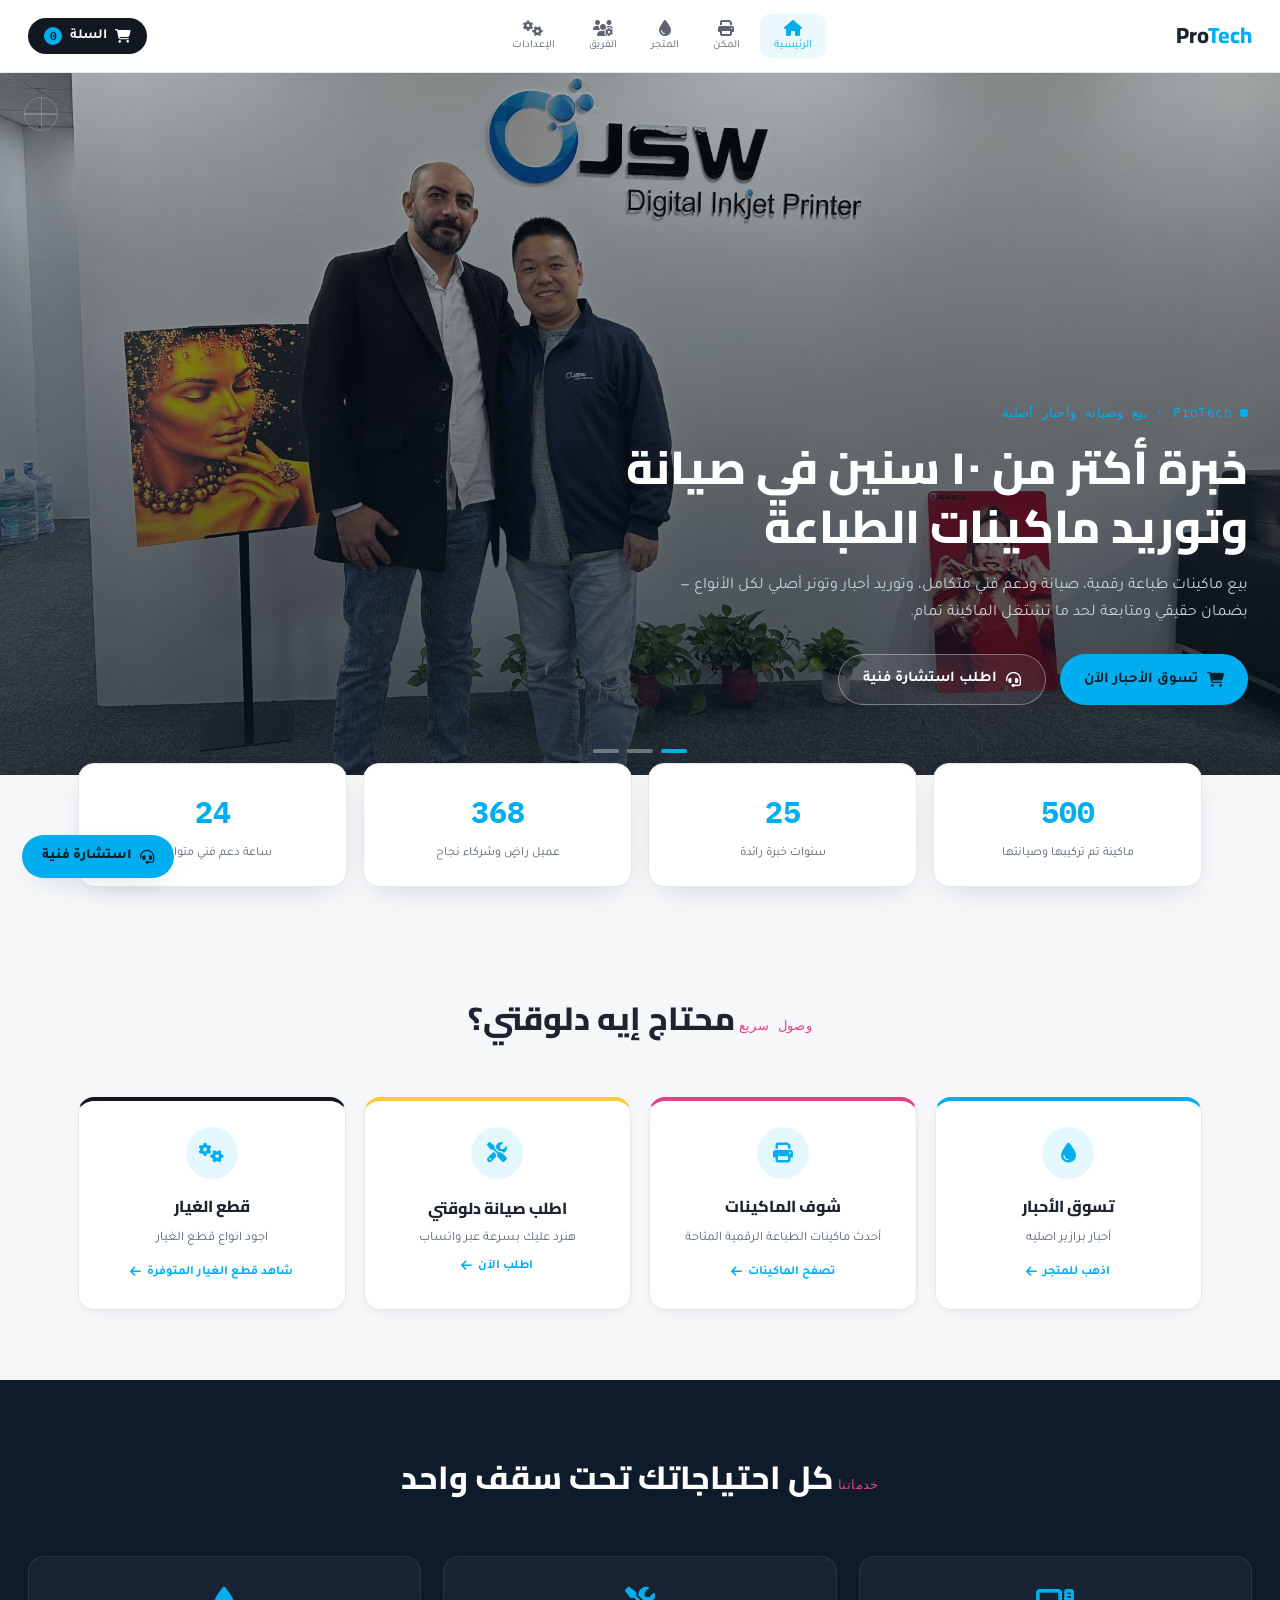
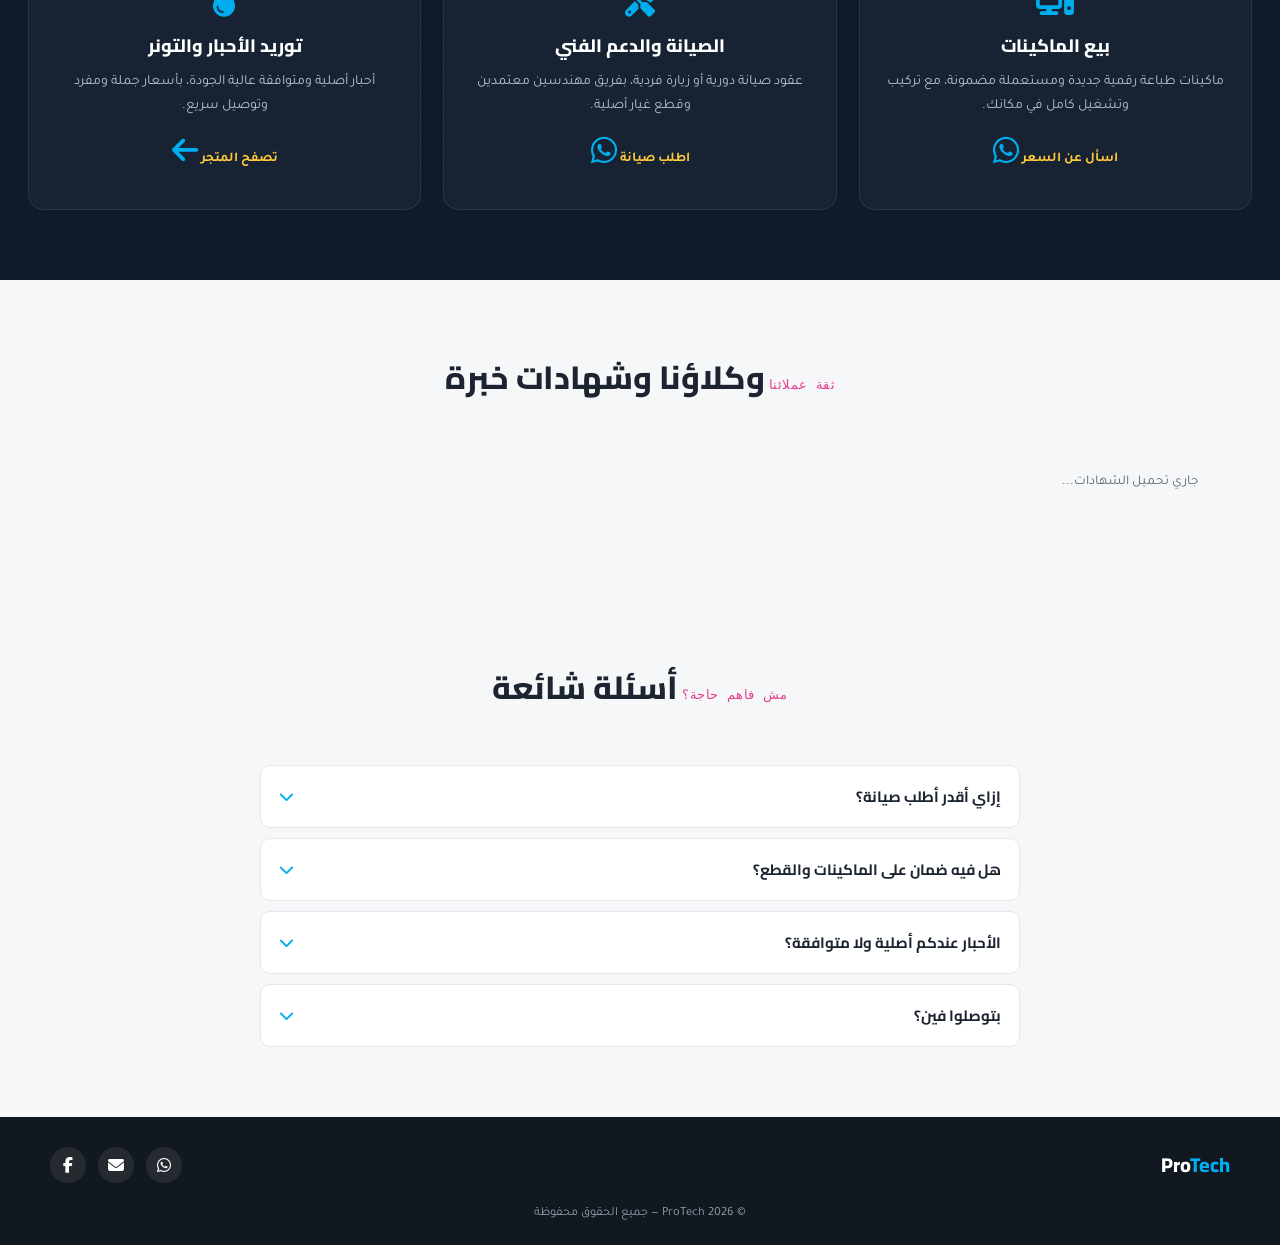
==== index.html @ f0460369 "Update print statement from 'Hello' to 'Goodbye'" ====
<!DOCTYPE html>
<html lang="ar" dir="rtl" data-theme="light" data-lang="ar">
<head>
<meta charset="UTF-8">
<meta name="viewport" content="width=device-width, initial-scale=1.0, viewport-fit=cover">
<title>ProTech | بيع وصيانة ماكينات الطباعة وتوريد الأحبار</title>
<meta name="description" content="ProTech لبيع وصيانة ماكينات الطباعة الرقمية وتوريد الأحبار الأصلية، بخبرة أكثر من ١٠ سنوات ودعم فني على مدار الساعة.">

<link rel="preconnect" href="https://fonts.googleapis.com">
<link rel="preconnect" href="https://fonts.gstatic.com" crossorigin>
<link href="https://fonts.googleapis.com/css2?family=Cairo:wght@500;700;800&family=Tajawal:wght@400;500;700&family=IBM+Plex+Mono:wght@500;600&display=swap" rel="stylesheet">
<link rel="stylesheet" href="https://cdnjs.cloudflare.com/ajax/libs/font-awesome/6.4.0/css/all.min.css">
<link rel="stylesheet" href="style.css">

<!-- فايربيز: مطلوب بس عشان قراءة إعدادات الموقع العامة (أرقام واتساب/البار/الإعلانات) اللي بتتحكم فيها من الأدمن -->
<script src="https://www.gstatic.com/firebasejs/9.22.0/firebase-app-compat.js"></script>
<script src="https://www.gstatic.com/firebasejs/9.22.0/firebase-firestore-compat.js"></script>
<script src="protech-core.js"></script>
</head>
<body>


<!-- الهيدر -->
<header id="siteHeader">
    <div class="logo">Pro<span>Tech</span></div>

    <nav class="nav-icons" id="mainNav">
        <button onclick="location.href='index.html'" class="nav-btn active">
            <i class="fa-solid fa-house"></i><span data-i18n="nav_home">الرئيسية</span>
        </button>
        <button onclick="location.href='videos.html'" class="nav-btn">
            <i class="fa-solid fa-print"></i><span data-i18n="nav_machines">المكن</span>
        </button>
        <button onclick="location.href='inks.html'" class="nav-btn">
            <i class="fa-solid fa-droplet"></i><span data-i18n="nav_store">المتجر</span>
        </button>
        <button onclick="location.href='team.html'" class="nav-btn">
            <i class="fa-solid fa-users-gear"></i><span data-i18n="nav_team">الفريق</span>
        </button>
        <button onclick="location.href='settings.html'" class="nav-btn">
            <i class="fa-solid fa-gears"></i><span data-i18n="nav_settings">الإعدادات</span>
        </button>
    </nav>

    <div class="header-actions">
        <button class="cart-trigger-btn" onclick="openCartModal()">
            <i class="fa-solid fa-cart-shopping"></i>
            <span data-i18n="mp_cart">السلة</span>
            <span class="cart-badge" id="cart-count">0</span>
        </button>
        <button class="nav-toggle" id="navToggle" aria-label="فتح القائمة">
            <i class="fa-solid fa-bars"></i>
        </button>
    </div>
</header>

<!-- البانل الجانبي في الموبايل: تنقل + وضع ليلي + لغة + وصول سريع -->
<div class="mobile-panel-overlay" id="mobilePanelOverlay" onclick="if(event.target===this) closeMobilePanel()">
    <div class="mobile-panel">
        <div class="mp-header">
            <div class="logo">Pro<span>Tech</span></div>
            <button class="mp-close" onclick="closeMobilePanel()">&times;</button>
        </div>
        <div class="mp-body">
            <div class="mp-section">
                <div class="mp-nav">
                    <button class="active" onclick="location.href='index.html'"><i class="fa-solid fa-house"></i><span data-i18n="nav_home">الرئيسية</span></button>
                    <button onclick="location.href='videos.html'"><i class="fa-solid fa-print"></i><span data-i18n="nav_machines">المكن</span></button>
                    <button onclick="location.href='inks.html'"><i class="fa-solid fa-droplet"></i><span data-i18n="nav_store">المتجر</span></button>
                    <button onclick="location.href='team.html'"><i class="fa-solid fa-users-gear"></i><span data-i18n="nav_team">الفريق</span></button>
                    <button onclick="location.href='settings.html'"><i class="fa-solid fa-gears"></i><span data-i18n="nav_settings">الإعدادات</span></button>
                </div>
            </div>
            <div class="mp-section">
                <div class="mp-toggle-row">
                    <span><i class="fa-solid fa-moon"></i> <span data-i18n="mp_dark_mode">الوضع الليلي</span></span>
                    <button class="mp-switch" id="themeSwitch" onclick="toggleTheme()"></button>
                </div>
            </div>
            <div class="mp-section">
                <div class="mp-section-title" data-i18n="mp_language">اللغة</div>
                <div class="mp-lang-options">
                    <button class="mp-lang-btn active" data-lang="ar" onclick="setLanguage('ar')">العربية</button>
                    <button class="mp-lang-btn" data-lang="en" onclick="setLanguage('en')">English</button>
                    <button class="mp-lang-btn" disabled title="قريبًا">中文</button>
                </div>
            </div>
            <div class="mp-section">
                <div class="mp-section-title" data-i18n="mp_quick_actions">وصول سريع</div>
                <div class="mp-quick-actions">
                    <button onclick="closeMobilePanel(); openCartModal()"><i class="fa-solid fa-cart-shopping"></i> <span data-i18n="mp_cart">السلة</span> <span class="badge-mini" id="cart-count-mp">0</span></button>
                    <button onclick="closeMobilePanel(); openConsultationModal()"><i class="fa-brands fa-whatsapp"></i> <span data-i18n="mp_whatsapp">تواصل واتساب</span></button>
                    <button onclick="closeMobilePanel(); openMaintenanceModal()"><i class="fa-solid fa-screwdriver-wrench"></i> <span data-i18n="mp_maintenance">اطلب صيانة</span></button>
                </div>
            </div>
        </div>

    </div>
</div>


<nav class="mobile-tabbar">
    <div class="tab-inner">
        <button class="active" onclick="location.href='index.html'"><i class="fa-solid fa-house"></i>الرئيسية</button>
        <button onclick="location.href='videos.html'"><i class="fa-solid fa-print"></i>المكن</button>
        <button onclick="location.href='inks.html'"><i class="fa-solid fa-droplet"></i>المتجر</button>
        <button onclick="location.href='team.html'"><i class="fa-solid fa-users-gear"></i>الفريق</button>
        <button onclick="location.href='settings.html'"><i class="fa-solid fa-gears"></i>الإعدادات</button>
    </div>
</nav>
<main>

    <!-- ============ HERO ============ -->
    <section class="hero">
        <div class="hero-slides" id="heroSlides">
            <div class="hero-slide active" id="heroSlideMain" style="background-image:linear-gradient(0deg, rgba(10,20,32,.78), rgba(10,20,32,.35)), url('صور/WhatsApp Image 2026-08-09 at 2.35.41 PM.jpeg')">
                <span class="slide-caption" id="slideCaption1"></span>
            </div>
            <div class="hero-slide slide-pattern slide-pattern-2" id="heroSlide2">
                <span class="slide-caption" id="slideCaption2"></span>
            </div>
            <div class="hero-slide slide-pattern slide-pattern-3" id="heroSlide3">
                <span class="slide-caption" id="slideCaption3"></span>
            </div>
        </div>
        <div class="hero-dots-mark" aria-hidden="true"></div>

        <div class="hero-content reveal">
            <span class="eyebrow" data-i18n="hero_eyebrow">ProTech · بيع وصيانة وأحبار أصلية</span>
            <h1 data-i18n="hero_title">خبرة أكتر من <span class="mono-accent">١٠</span> سنين في صيانة وتوريد ماكينات الطباعة</h1>
            <p data-i18n="hero_desc">بيع ماكينات طباعة رقمية، صيانة ودعم فني متكامل، وتوريد أحبار وتونر أصلي لكل الأنواع — بضمان حقيقي ومتابعة لحد ما تشتغل الماكينة تمام.</p>
            <div class="hero-actions">
                <a href="inks.html" class="btn btn-primary"><i class="fa-solid fa-cart-shopping"></i> <span data-i18n="hero_cta_shop">تسوق الأحبار الآن</span></a>
                <button class="btn btn-ghost" onclick="openConsultationModal()"><i class="fa-solid fa-headset"></i> <span data-i18n="hero_cta_consult">اطلب استشارة فنية</span></button>
            </div>
        </div>

        <div class="hero-slide-controls">
            <button class="slide-dot active" data-slide="0"></button>
            <button class="slide-dot" data-slide="1"></button>
            <button class="slide-dot" data-slide="2"></button>
        </div>
    </section>

    <!-- ============ إحصائيات ============ -->
    <section class="stats-strip reveal">
        <div class="stat-box">
            <h3 class="counter" data-target="500">0</h3>
            <p>ماكينة تم تركيبها وصيانتها</p>
        </div>
        <div class="stat-box">
            <h3 class="counter" data-target="25">0</h3>
            <p>سنوات خبرة رائدة</p>
        </div>
        <div class="stat-box">
            <h3 class="counter" data-target="368">0</h3>
            <p>عميل راضٍ وشركاء نجاح</p>
        </div>
        <div class="stat-box">
            <h3 class="counter" data-target="24">0</h3>
            <p>ساعة دعم فني متواصل</p>
        </div>
    </section>

    <!-- ============ إعلانات وعروض (تتحدث من الأدمن — بتتخفي لوحدها لو مفيش عروض) ============ -->
    <div class="ads-strip" id="adsStrip" style="display:none"></div>

    <!-- ============ كروت الوصول السريع ============ -->
    <section class="section">
        <div class="section-head reveal">
            <span class="eyebrow">وصول سريع</span>
            <h2 data-i18n="quick_title">محتاج إيه دلوقتي؟</h2>
        </div>
        <div class="quick-grid reveal">
            <a href="inks.html" class="quick-card ink-c">
                <div class="quick-icon"><i class="fa-solid fa-droplet"></i></div>
                <h3 data-i18n="quick_inks"> الأحبار</h3>
                <p>أحبار برازير اصليه </p>
                <span class="quick-go">اذهب للمتجر <i class="fa-solid fa-arrow-left"></i></span>
            </a>
            <a href="videos.html" class="quick-card ink-m">
                <div class="quick-icon"><i class="fa-solid fa-print"></i></div>
                <h3 data-i18n="quick_machines"> الماكينات</h3>
                <p>أحدث ماكينات الطباعة الرقمية المتاحة</p>
                <span class="quick-go">تصفح الماكينات <i class="fa-solid fa-arrow-left"></i></span>
            </a>
            <button class="quick-card ink-y" onclick="openMaintenanceModal()">
                <div class="quick-icon"><i class="fa-solid fa-screwdriver-wrench"></i></div>
                <h3 data-i18n="quick_maintenance">اطلب صيانة </h3>
                <p>هنرد عليك بسرعة عبر واتساب</p>
                <span class="quick-go">اطلب الآن <i class="fa-solid fa-arrow-left"></i></span>
            </button>
            <a href="inks.html?tab=parts" class="quick-card ink-k">
                <div class="quick-icon"><i class="fa-solid fa-gears"></i></div>
                <h3 data-i18n="quick_parts">قطع الغيار</h3>
                <p>اجود انواع قطع الغيار </p>
                <span class="quick-go">شاهد قطع الغيار المتوفرة <i class="fa-solid fa-arrow-left"></i></span>
            </a>
        </div>
    </section>

    <!-- ============ خدماتنا ============ -->
    <section class="section section-dark">
        <div class="section-head reveal">
            <span class="eyebrow">خدماتنا</span>
            <h2 data-i18n="services_title">كل احتياجاتك تحت سقف واحد</h2>
        </div>
        <div class="services-grid reveal">
            <div class="service-card">
                <i class="fa-solid fa-computer"></i>
                <h3>بيع الماكينات</h3>
                <p>ماكينات طباعة رقمية جديدة ومستعملة مضمونة، مع تركيب وتشغيل كامل في مكانك.</p>
                <a href="https://wa.me/201000000000?text=%D8%B9%D8%A7%D9%88%D8%B2%20%D8%A7%D8%B3%D8%A3%D9%84%20%D8%B9%D9%86%20%D8%A3%D8%B3%D8%B9%D8%A7%D8%B1%20%D9%85%D8%A7%D9%83%D9%8A%D9%86%D8%A9" target="_blank" data-wa="phone1">اسأل عن السعر <i class="fa-brands fa-whatsapp"></i></a>
            </div>
            <div class="service-card">
                <i class="fa-solid fa-screwdriver-wrench"></i>
                <h3>الصيانة والدعم الفني</h3>
                <p>عقود صيانة دورية أو زيارة فردية، بفريق مهندسين معتمدين وقطع غيار أصلية.</p>
                <a href="https://wa.me/201000000000?text=%D8%B9%D8%A7%D9%88%D8%B2%20%D8%A3%D8%B7%D9%84%D8%A8%20%D8%B5%D9%8A%D8%A7%D9%86%D8%A9" target="_blank" data-wa="phone1">اطلب صيانة <i class="fa-brands fa-whatsapp"></i></a>
            </div>
            <div class="service-card">
                <i class="fa-solid fa-droplet"></i>
                <h3>توريد الأحبار والتونر</h3>
                <p>أحبار أصلية ومتوافقة عالية الجودة، بأسعار جملة ومفرد وتوصيل سريع.</p>
                <a href="inks.html">تصفح المتجر <i class="fa-solid fa-arrow-left"></i></a>
            </div>
        </div>
    </section>

   
    <!-- ============ الشهادات / الوكلاء ============ -->
    <section class="section">
        <div class="section-head reveal">
            <span class="eyebrow">ثقة عملائنا</span>
            <h2>وكلاؤنا وشهادات خبرة</h2>
        </div>
        <div class="gallery-track reveal" id="galleryTrack">
            <p style="color:var(--muted);padding:16px 4px;font-size:13.5px">جاري تحميل الشهادات...</p>
        </div>
    </section>

    <!-- ============ أسئلة شائعة ============ -->
    <section class="section">
        <div class="section-head reveal">
            <span class="eyebrow">مش فاهم حاجة؟</span>
            <h2 data-i18n="faq_title">أسئلة شائعة</h2>
        </div>
        <div class="faq-list reveal">
            <div class="faq-item">
                <button class="faq-q">إزاي أقدر أطلب صيانة؟ <i class="fa-solid fa-chevron-down"></i></button>
                <div class="faq-a"><p>اضغط على زرار "اطلب صيانة دلوقتي" في الصفحة الرئيسية، أو زرار الاستشارة الفنية أسفل الشاشة، وهيوصلنا طلبك مباشرة على واتساب.</p></div>
            </div>
            <div class="faq-item">
                <button class="faq-q">هل فيه ضمان على الماكينات والقطع؟ <i class="fa-solid fa-chevron-down"></i></button>
                <div class="faq-a"><p>أيوه، كل الماكينات والقطع اللي بنوردها ليها ضمان، ومدته بتختلف حسب نوع الماكينة والقطعة.</p></div>
            </div>
            <div class="faq-item">
                <button class="faq-q">الأحبار عندكم أصلية ولا متوافقة؟ <i class="fa-solid fa-chevron-down"></i></button>
                <div class="faq-a"><p>بنوفر النوعين — أحبار أصلية Original، وأحبار متوافقة عالية الجودة لمن يفضل توفير التكلفة.</p></div>
            </div>
            <div class="faq-item">
                <button class="faq-q">بتوصلوا فين؟ <i class="fa-solid fa-chevron-down"></i></button>
                <div class="faq-a"><p>بنخدم القاهرة الكبرى ومعظم المحافظات، وبنتفق على تفاصيل التوصيل والصيانة حسب موقعك.</p></div>
            </div>
        </div>
    </section>

</main>

<!-- ============ فوتر ============ -->
<footer class="site-footer">
    <div class="footer-top">
        <div class="footer-brand">Pro<span>Tech</span></div>
        <div class="footer-social" id="footerSocial">
            <a href="https://wa.me/201000000000" target="_blank" data-wa="phone1"><i class="fa-brands fa-whatsapp"></i></a>
            <a href="mailto:info@protech.com"><i class="fa-solid fa-envelope"></i></a>
            <a href="https://facebook.com" target="_blank"><i class="fa-brands fa-facebook-f"></i></a>
        </div>
    </div>
    <p class="footer-copy">© 2026 ProTech — جميع الحقوق محفوظة</p>
</footer>

<!-- زر الاستشارة الدائم -->
<button class="consultation-trigger" onclick="openConsultationModal()">
    <i class="fa-solid fa-headset"></i> استشارة فنية
</button>

<!-- نافذة الاستشارة -->
<div id="consultationModal" class="modal-overlay">
    <div class="modal-box">
        <button class="modal-close" onclick="closeConsultationModal()">&times;</button>
        <h3><i class="fa-solid fa-headset"></i> اختر رقم للتواصل عبر الواتساب</h3>
        <p>فريق الدعم الفني جاهز للإجابة على استفساراتك:</p>
        <div id="consultationNumbersList">
        <a class="wa-choice" href="https://wa.me/201000000000" target="_blank" data-wa="phone1"><i class="fa-brands fa-whatsapp"></i> تواصل مع المهندس الأول</a>
        <a class="wa-choice" href="https://wa.me/201111111111" target="_blank" data-wa="phone2"><i class="fa-brands fa-whatsapp"></i> تواصل مع المهندس الثاني</a>
        </div>
    </div>
</div>

<!-- نافذة طلب الصيانة -->
<div id="maintenanceModal" class="modal-overlay">
    <div class="modal-box">
        <button class="modal-close" onclick="closeMaintenanceModal()">&times;</button>
        <h3><i class="fa-solid fa-screwdriver-wrench"></i> اطلب صيانة الآن</h3>
        <p>املأ البيانات دي وهيتفتحلك واتساب برسالة جاهزة نبعتها للأدمن مباشرة.</p>
        <form id="maintenanceForm" onsubmit="return sendMaintenanceRequest(event)">
            <label>اسمك
                <input type="text" name="customerName" placeholder="الاسم بالكامل" required>
            </label>
            <label>نوع الماكينة
                <input type="text" name="machine" placeholder="مثال: طابعة ليزر ملونة" required>
            </label>
            <label>وصف المشكلة
                <textarea name="issue" rows="3" placeholder="اكتب المشكلة باختصار" required></textarea>
            </label>
            <label>رقم التليفون
                <input type="tel" name="phone" placeholder="01xxxxxxxxx" required>
            </label>
            <button type="submit" class="btn btn-primary" style="width:100%;justify-content:center">
                <i class="fa-brands fa-whatsapp"></i> إرسال الطلب عبر واتساب
            </button>
        </form>
    </div>
</div>

<!-- نافذة السلة -->
<div id="cartModal" class="modal-overlay">
    <div class="modal-box">
        <button class="modal-close" onclick="closeCartModal()">&times;</button>
        <h3><i class="fa-solid fa-file-invoice"></i> فاتورة سلة المشتريات</h3>
        <div id="cartItemsContainer" class="cart-items"></div>
        <div class="cart-total">
            <span>الإجمالي الكلي:</span>
            <span id="cartTotalPrice">0 ج.م</span>
        </div>
        <div style="display:flex;flex-direction:column;gap:10px;margin-bottom:14px">
            <input type="text" id="cartCustomerName" placeholder="اسمك بالكامل" style="padding:10px 12px;border:1px solid var(--line);border-radius:var(--radius-sm);font-family:inherit;font-size:13.5px">
            <input type="tel" id="cartCustomerPhone" placeholder="رقم تليفونك" style="padding:10px 12px;border:1px solid var(--line);border-radius:var(--radius-sm);font-family:inherit;font-size:13.5px">
        </div>
        <div id="paymentMethodBox" style="margin-bottom:14px"></div>
        <div class="cart-actions">
            <button onclick="downloadInvoice()" class="btn-action btn-blue"><i class="fa-solid fa-download"></i> تنزيل الفاتورة</button>
            <button onclick="checkoutToWhatsApp()" class="btn-action btn-green"><i class="fa-brands fa-whatsapp"></i> إتمام الشراء للأدمن</button>
            <button onclick="clearCartItems()" class="btn-action" style="background:#e5484d"><i class="fa-solid fa-trash"></i> مسح السلة</button>
        </div>
    </div>
</div>

<!-- الصورة المكبرة -->
<div id="myLightbox" class="lightbox" onclick="closeLightbox()">
    <span class="close-btn">&times;</span>
    <img id="lightboxImg" src="" alt="صورة مكبرة">
</div>

<script src="script.js"></script>
<script>
document.addEventListener('DOMContentLoaded', () => {
    loadCertificatesGallery();
    loadPageBanner('banner_index', (item) => {
        if (item.title) document.querySelector('.hero-content h1').textContent = item.title;
        if (item.desc) document.querySelector('.hero-content p').textContent = item.desc;

        // كل صورة بتتحط في نفس مكانها بالظبط (سلايد ١/٢/٣) وبس لو الأدمن حطها فعليًا —
        // لو سابها فاضية، الصورة الافتراضية المكتوبة في الكود تفضل زي ما هي من غير ما تتمسح
        const slideEls = [document.getElementById('heroSlideMain'), document.getElementById('heroSlide2'), document.getElementById('heroSlide3')];
        const images = [item.imageUrl, item.image2, item.image3];
        const captions = [item.caption1, item.caption2, item.caption3];
        images.forEach((url, i) => {
            if (url && slideEls[i]) {
                slideEls[i].style.backgroundImage = `linear-gradient(0deg, rgba(10,20,32,.78), rgba(10,20,32,.35)), url('${url}')`;
            }
        });
        captions.forEach((cap, i) => {
            const capEl = document.getElementById(`slideCaption${i + 1}`);
            if (capEl && cap) capEl.textContent = cap;
        });
    });
});
</script>
<script>loadAds('adsStrip');</script>
</body>
</html>
---- style.css ----
/* =========================================================
   ProTech — Design System
   الفكرة: هوية بصرية مستوحاة من عالم الطباعة نفسه —
   ألوان الحبر (سماوي/ماجنتا/أصفر/أسود CMYK) كلمسات دقيقة،
   نقط "هالفتون" كخلفية، وخط مسح ضوئي (Scan Line) بيرسم
   العناوين وهو بيدخل الشاشة، زي ما رأس الطابعة بيمر على الورقة.
   ========================================================= */

:root{
  --paper:      #F5F7F9;
  --paper-2:    #FFFFFF;
  --ink-navy:   #0E1B2B;
  --ink-navy-2: #16273B;
  --charcoal:   #1B2430;
  --muted:      #5C6672;
  --line:       #E4E8EC;

  --cyan:    #00AEEF;
  --magenta: #E63D8C;
  --yellow:  #FFC93C;
  --key:     #12181F;

  --radius: 16px;
  --radius-sm: 10px;
  --shadow: 0 10px 30px -12px rgba(14,27,43,.18);
  --shadow-sm: 0 4px 14px -6px rgba(14,27,43,.14);

  --font-display: 'Cairo', 'Tajawal', sans-serif;
  --font-body: 'Tajawal', 'Cairo', sans-serif;
  --font-mono: 'IBM Plex Mono', monospace;
}

[data-theme="dark"]{
  --paper:      #0B1420;
  --paper-2:    #101C2C;
  --charcoal:   #EAF0F6;
  --muted:      #93A1B0;
  --line:       #223145;
}

*{ box-sizing:border-box; margin:0; padding:0; }

html{ scroll-behavior:smooth; }

body{
  font-family:var(--font-body);
  background:var(--paper);
  color:var(--charcoal);
  line-height:1.7;
  overflow-x:hidden;
  transition:background .3s ease, color .3s ease;
}

h1,h2,h3,h4{ font-family:var(--font-display); font-weight:800; color:var(--charcoal); }
a{ text-decoration:none; color:inherit; }
button{ font-family:inherit; cursor:pointer; }
img{ max-width:100%; display:block; }

.mono-accent{ font-family:var(--font-mono); color:var(--cyan); }

/* ---------- Reveal on scroll (الـ"طباعة" التدريجية) ---------- */
.reveal{
  opacity:0;
  transform:translateY(24px);
  transition:opacity .7s ease, transform .7s ease;
}
.reveal.in-view{ opacity:1; transform:translateY(0); }
@media (prefers-reduced-motion: reduce){
  .reveal{ opacity:1; transform:none; transition:none; }
}

/* ---------- Top status bar ---------- */
.topbar{
  background:var(--key);
  color:#fff;
  font-family:var(--font-mono);
  font-size:12.5px;
  display:flex;
  justify-content:space-between;
  align-items:center;
  padding:6px 20px;
  gap:10px;
  flex-wrap:wrap;
}
.topbar-status{ display:flex; align-items:center; gap:6px; }
.topbar .dot{
  width:7px; height:7px; border-radius:50%;
  background:#3ddc84; display:inline-block;
  box-shadow:0 0 0 0 rgba(61,220,132,.6);
  animation:pulse 2s infinite;
}
@keyframes pulse{
  0%{ box-shadow:0 0 0 0 rgba(61,220,132,.55); }
  70%{ box-shadow:0 0 0 8px rgba(61,220,132,0); }
  100%{ box-shadow:0 0 0 0 rgba(61,220,132,0); }
}
.topbar-hours{ opacity:.8; }

/* ---------- Header ---------- */
header{
  position:sticky; top:0; z-index:500;
  display:flex; align-items:center; justify-content:space-between;
  padding:14px 28px;
  background:var(--paper-2);
  border-bottom:1px solid var(--line);
  transition:box-shadow .3s ease;
}
header.scrolled{ box-shadow:var(--shadow-sm); }

.logo{ font-family:var(--font-display); font-weight:800; font-size:22px; color:var(--charcoal); }
.logo span{ color:var(--cyan); }

.nav-icons{ display:flex; gap:6px; }
.nav-btn{
  display:flex; flex-direction:column; align-items:center; gap:3px;
  background:none; border:none; color:var(--muted);
  font-size:11px; padding:6px 14px; border-radius:var(--radius-sm);
  transition:.2s;
}
.nav-btn i{ font-size:16px; }
.nav-btn:hover, .nav-btn.active{ color:var(--cyan); background:rgba(0,174,239,.08); }

.header-actions{ display:flex; align-items:center; gap:12px; }
.nav-toggle{ display:none; background:none; border:none; font-size:20px; color:var(--charcoal); }

.cart-trigger-btn{
  display:flex; align-items:center; gap:8px;
  background:var(--key); color:#fff;
  border:none; padding:9px 16px; border-radius:999px;
  font-weight:700; font-size:14px;
}
.cart-badge{
  background:var(--cyan); color:#03202e;
  font-family:var(--font-mono); font-size:11px;
  min-width:18px; height:18px; border-radius:50%;
  display:flex; align-items:center; justify-content:center;
}

/* ---------- Hero ---------- */
.hero{
  position:relative; min-height:78vh;
  display:flex; align-items:flex-end;
  overflow:hidden;
  background:var(--key);
}
.hero-slides{ position:absolute; inset:0; }
.hero-slide{
  position:absolute; inset:0; background-size:cover; background-position:center;
  opacity:0; transition:opacity 1.2s ease;
}
.hero-slide.active{ opacity:1; }
.slide-caption{
  position:absolute; bottom:90px; inset-inline-start:32px; z-index:1;
  color:#fff; font-family:var(--font-mono); font-size:13px; background:rgba(10,20,32,.55);
  padding:6px 14px; border-radius:999px; display:none;
}
.slide-caption:not(:empty){ display:inline-block; }
.slide-pattern{
  background:
    radial-gradient(circle, rgba(255,255,255,.10) 1.6px, transparent 1.6px) 0 0/22px 22px,
    linear-gradient(160deg, #0E1B2B, #1B2E45);
}
.slide-pattern-3{
  background:
    radial-gradient(circle, rgba(255,255,255,.10) 1.6px, transparent 1.6px) 0 0/22px 22px,
    linear-gradient(200deg, #14283d, #0b1622);
}

/* علامات التسجيل الطباعية — لمسة الهوية */
.hero-dots-mark{
  position:absolute; top:24px; left:24px; width:34px; height:34px;
  border:1.5px solid rgba(255,255,255,.35); border-radius:50%;
  opacity:.6;
}
.hero-dots-mark::before, .hero-dots-mark::after{
  content:''; position:absolute; background:rgba(255,255,255,.35);
}
.hero-dots-mark::before{ inset:0 15px; width:1.5px; }
.hero-dots-mark::after{ inset:15px 0; height:1.5px; }

.hero-content{
  position:relative; z-index:2; color:#fff;
  padding:0 32px 70px; max-width:760px;
}
.eyebrow{
  display:inline-flex; align-items:center; gap:8px;
  font-family:var(--font-mono); font-size:12.5px; letter-spacing:.4px;
  color:var(--cyan); margin-bottom:14px;
  position:relative; padding-inline-start:16px;
}
.eyebrow::before{
  content:''; position:absolute; right:0; top:50%; translate:0 -50%;
  width:8px; height:8px; background:var(--cyan); border-radius:2px;
}
.hero-content h1{ font-size:clamp(28px,4.4vw,46px); line-height:1.3; margin-bottom:16px; color:#fff; }
.hero-content p{ font-size:16px; color:#C9D4DE; max-width:600px; margin-bottom:26px; }
.hero-actions{ display:flex; gap:14px; flex-wrap:wrap; }

.btn{
  display:inline-flex; align-items:center; gap:9px;
  padding:13px 24px; border-radius:999px; font-weight:700; font-size:15px;
  border:none; transition:.25s;
}
.btn-primary{ background:var(--cyan); color:#04202e; }
.btn-primary:hover{ background:#33c2f4; transform:translateY(-2px); }
.btn-ghost{ background:rgba(255,255,255,.08); color:#fff; border:1px solid rgba(255,255,255,.35); }
.btn-ghost:hover{ background:rgba(255,255,255,.18); }

.hero-slide-controls{
  position:absolute; bottom:22px; left:50%; translate:-50% 0; z-index:2;
  display:flex; gap:8px;
}
.slide-dot{
  width:26px; height:4px; border-radius:2px; border:none;
  background:rgba(255,255,255,.35);
}
.slide-dot.active{ background:var(--cyan); }

/* ---------- Stats ---------- */
.stats-strip{
  display:grid; grid-template-columns:repeat(4,1fr);
  gap:16px; padding:34px 28px; margin-top:-46px; position:relative; z-index:3;
  max-width:1180px; margin-inline:auto;
}
.stat-box{
  background:var(--paper-2); border-radius:var(--radius);
  padding:22px 14px; text-align:center; box-shadow:var(--shadow);
  border:1px solid var(--line);
}
.stat-box h3{
  font-family:var(--font-mono); font-size:30px; color:var(--cyan); margin-bottom:6px;
}
.stat-box p{ font-size:12.5px; color:var(--muted); }

/* ---------- Sections ---------- */
.section{ padding:70px 28px; max-width:1180px; margin-inline:auto; }
.section-dark{
  max-width:none; background:var(--ink-navy); color:#EAF0F6;
  background-image:radial-gradient(circle, rgba(255,255,255,.05) 1.4px, transparent 1.4px);
  background-size:24px 24px;
}
.section-dark .section-head h2{ color:#fff; }
.section-head{ text-align:center; margin-bottom:38px; }
.section-head .eyebrow{ color:var(--magenta); justify-content:center; padding-inline-start:0; }
.section-head .eyebrow::before{ display:none; }
.section-head h2{
  font-size:clamp(22px,3vw,32px); position:relative; display:inline-block;
}
.section-head h2::after{
  content:''; display:block; height:3px; width:0; margin:10px auto 0;
  background:linear-gradient(90deg, var(--cyan), var(--magenta));
  transition:width .8s ease;
}
.reveal.in-view .section-head h2::after{ width:64px; }

/* ---------- Quick access cards ---------- */
.quick-grid{
  display:grid; grid-template-columns:repeat(4,1fr); gap:18px;
}
.quick-card{
  background:var(--paper-2); border:1px solid var(--line); border-top:4px solid var(--cyan);
  border-radius:var(--radius); padding:26px 20px; text-align:center;
  display:flex; flex-direction:column; align-items:center; gap:8px;
  box-shadow:var(--shadow-sm); transition:.25s; width:100%;
}
.quick-card:hover{ transform:translateY(-6px); box-shadow:var(--shadow); }
.quick-card.ink-m{ border-top-color:var(--magenta); }
.quick-card.ink-y{ border-top-color:var(--yellow); }
.quick-card.ink-k{ border-top-color:var(--key); }
.quick-icon{
  width:52px; height:52px; border-radius:50%; display:flex; align-items:center; justify-content:center;
  background:rgba(0,174,239,.1); color:var(--cyan); font-size:20px; margin-bottom:6px;
}
.quick-card h3{ font-size:16px; }
.quick-card p{ font-size:13px; color:var(--muted); }
.quick-go{ font-size:12.5px; color:var(--cyan); font-weight:700; margin-top:4px; display:flex; align-items:center; gap:6px; }

/* ---------- Services ---------- */
.services-grid{ display:grid; grid-template-columns:repeat(3,1fr); gap:22px; }
.service-card{
  background:rgba(255,255,255,.04); border:1px solid rgba(255,255,255,.08);
  border-radius:var(--radius); padding:30px 22px; text-align:center;
}
.service-card i{ font-size:30px; color:var(--cyan); margin-bottom:14px; }
.service-card h3{ color:#fff; font-size:18px; margin-bottom:10px; }
.service-card p{ color:#B7C2CD; font-size:14px; margin-bottom:16px; }
.service-card a{ color:var(--yellow); font-weight:700; font-size:13.5px; }

/* ---------- Products row ---------- */
.products-row{
  display:grid; grid-template-columns:repeat(4,1fr); gap:16px;
}
.product-card{
  position:relative; background:var(--paper-2); border:1px solid var(--line);
  border-radius:var(--radius); padding:22px 16px; text-align:center;
}
.product-badge{
  position:absolute; top:10px; left:10px; background:var(--magenta); color:#fff;
  font-size:10px; padding:3px 8px; border-radius:999px; font-weight:700;
}
.product-icon{ font-size:24px; color:var(--cyan); margin-bottom:10px; }
.product-card h4{ font-size:14px; margin-bottom:6px; }
.product-card .price{ font-family:var(--font-mono); font-size:13px; color:var(--muted); }
.products-note{ text-align:center; font-size:12.5px; color:var(--muted); margin-top:16px; }

/* ---------- Gallery ---------- */
.gallery-track{
  display:flex; gap:16px; overflow-x:auto; padding-bottom:10px; scroll-snap-type:x proximity;
}
.gallery-item{
  position:relative; flex:0 0 240px; height:170px; border-radius:var(--radius);
  overflow:hidden; cursor:pointer; scroll-snap-align:start; background:var(--paper-2);
  border:1px solid var(--line);
}
.gallery-item img{ width:100%; height:100%; object-fit:cover; }
.gallery-item .cap{
  position:absolute; bottom:0; inset-inline:0; background:linear-gradient(0deg, rgba(0,0,0,.6), transparent);
  color:#fff; font-size:12px; padding:8px 10px;
}
.gallery-item.img-missing{ display:flex; align-items:center; justify-content:center; }
.gallery-item.img-missing img{ display:none; }
.gallery-item.img-missing::before{
  content:'أضف صورة الشهادة هنا'; color:var(--muted); font-size:12.5px;
}

/* ---------- FAQ ---------- */
.faq-list{ max-width:760px; margin-inline:auto; display:flex; flex-direction:column; gap:10px; }
.faq-item{ border:1px solid var(--line); border-radius:var(--radius-sm); overflow:hidden; background:var(--paper-2); }
.faq-q{
  width:100%; text-align:right; background:none; border:none; padding:16px 18px;
  font-family:var(--font-display); font-weight:700; font-size:15px; color:var(--charcoal);
  display:flex; justify-content:space-between; align-items:center;
}
.faq-q i{ transition:.25s; color:var(--cyan); }
.faq-item.open .faq-q i{ transform:rotate(180deg); }
.faq-a{ max-height:0; overflow:hidden; transition:max-height .3s ease; padding:0 18px; }
.faq-item.open .faq-a{ max-height:200px; padding-bottom:16px; }
.faq-a p{ color:var(--muted); font-size:14px; }

/* ---------- Footer ---------- */
.site-footer{ background:var(--key); color:#fff; padding:30px 28px 20px; text-align:center; }
.footer-top{ display:flex; justify-content:space-between; align-items:center; max-width:1180px; margin-inline:auto; flex-wrap:wrap; gap:14px; }
.footer-brand{ font-family:var(--font-display); font-weight:800; font-size:20px; }
.footer-brand span{ color:var(--cyan); }
.footer-social{ display:flex; gap:12px; }
.footer-social a{
  width:36px; height:36px; border-radius:50%; background:rgba(255,255,255,.08);
  display:flex; align-items:center; justify-content:center; transition:.2s;
}
.footer-social a:hover{ background:var(--cyan); color:#04202e; }
.footer-copy{ margin-top:20px; font-size:12.5px; color:#8FA0AE; }

/* ---------- Floating consultation button ---------- */
.consultation-trigger{
  position:fixed; bottom:22px; left:22px; z-index:400;
  background:var(--cyan); color:#04202e; border:none; padding:13px 20px;
  border-radius:999px; font-weight:800; font-size:14px; box-shadow:var(--shadow);
  display:flex; align-items:center; gap:8px;
  animation:float 3s ease-in-out infinite;
}
@keyframes float{ 0%,100%{ transform:translateY(0);} 50%{ transform:translateY(-6px);} }

/* ---------- Modals ---------- */
.modal-overlay{
  display:none; position:fixed; inset:0; background:rgba(10,18,28,.55);
  z-index:1000; align-items:center; justify-content:center; padding:20px;
  backdrop-filter:blur(2px);
}
.modal-overlay.open{ display:flex; }
.modal-box{
  background:var(--paper-2); width:100%; max-width:440px; border-radius:var(--radius);
  padding:26px; position:relative; box-shadow:var(--shadow); animation:pop .25s ease;
}
@keyframes pop{ from{ transform:scale(.94); opacity:0;} to{ transform:scale(1); opacity:1;} }
.modal-close{
  position:absolute; top:14px; left:14px; background:none; border:none; font-size:20px; color:var(--muted);
}
.modal-box h3{ font-size:18px; margin-bottom:10px; display:flex; align-items:center; gap:8px; }
.modal-box p{ font-size:13.5px; color:var(--muted); margin-bottom:16px; }
.wa-choice{
  display:flex; align-items:center; gap:10px; background:rgba(16,185,129,.1); color:#0d9c6c;
  padding:12px 14px; border-radius:var(--radius-sm); font-weight:700; margin-bottom:10px;
}
.wa-choice:hover{ background:rgba(16,185,129,.18); }

.modal-box form{ display:flex; flex-direction:column; gap:14px; }
.modal-box label{ font-size:13px; color:var(--muted); display:flex; flex-direction:column; gap:6px; }
.modal-box input, .modal-box textarea{
  font-family:inherit; padding:10px 12px; border-radius:var(--radius-sm); border:1px solid var(--line);
  background:var(--paper); color:var(--charcoal); font-size:14px; resize:vertical;
}
.modal-box input:focus, .modal-box textarea:focus{ outline:2px solid var(--cyan); }

.cart-items{ max-height:240px; overflow-y:auto; margin-bottom:14px; }

/* ---------- طريقة الدفع في السلة (تصميم احترافي بخطوات) ---------- */
.pm-label{ display:block; font-weight:700; font-size:13px; color:var(--muted); margin-bottom:10px; }

.pm-cards{ display:grid; grid-template-columns:repeat(3,1fr); gap:8px; margin-bottom:12px; }
.pm-card{
  display:flex; flex-direction:column; align-items:center; gap:6px;
  padding:14px 6px; border:1.5px solid var(--line); border-radius:var(--radius-sm);
  background:var(--paper); font-size:11.5px; font-weight:700; color:var(--muted); transition:.2s;
}
.pm-card i{ font-size:18px; }
.pm-card:hover{ border-color:var(--cyan); }
.pm-card.active{ border-color:var(--cyan); background:rgba(0,174,239,.08); color:var(--cyan); }

.pm-note{
  font-size:13px; color:var(--muted); background:var(--paper); border:1px solid var(--line);
  border-radius:var(--radius-sm); padding:12px 14px; display:flex; align-items:center; gap:8px;
}

.wallet-providers{ display:flex; gap:8px; margin-bottom:14px; flex-wrap:wrap; }
.wp-chip{
  display:flex; align-items:center; gap:7px; padding:9px 14px; border:1.5px solid var(--line);
  border-radius:999px; background:var(--paper); font-size:12.5px; font-weight:700; color:var(--charcoal);
}
.wp-chip:hover{ border-color:var(--cyan); }
.wp-chip.active{ border-color:var(--cyan); background:rgba(0,174,239,.08); }

.pm-steps{ display:flex; flex-direction:column; gap:12px; }
.pm-step{ display:flex; align-items:flex-start; gap:10px; font-size:13.5px; }
.pm-step .step-num{
  flex:0 0 22px; height:22px; border-radius:50%; background:var(--cyan); color:#04202e;
  display:flex; align-items:center; justify-content:center; font-family:var(--font-mono); font-size:12px; font-weight:700;
}
.pm-step > div{ flex:1; }
.pm-step .mono-num{ font-family:var(--font-mono); color:var(--cyan); }
.pm-step input{
  width:100%; margin-top:8px; padding:9px 12px; border:1px solid var(--line); border-radius:var(--radius-sm);
  font-family:inherit; font-size:13.5px;
}
.copy-btn{
  background:rgba(0,174,239,.1); color:var(--cyan); border:none; padding:4px 10px; border-radius:999px;
  font-size:11.5px; font-weight:700; margin-inline-start:8px;
}
.copy-btn:hover{ background:rgba(0,174,239,.2); }
.cart-total{
  display:flex; justify-content:space-between; font-weight:800; font-size:16px;
  border-top:2px solid var(--line); padding-top:12px; margin-bottom:18px;
}
.cart-actions{ display:flex; gap:10px; }
.btn-action{ flex:1; padding:11px; border:none; border-radius:var(--radius-sm); color:#fff; font-weight:700; display:flex; align-items:center; justify-content:center; gap:6px; }
.btn-blue{ background:#3b82f6; }
.btn-green{ background:#10b981; }

/* ---------- Lightbox ---------- */
.lightbox{
  display:none; position:fixed; inset:0; background:rgba(5,10,16,.92); z-index:1100;
  align-items:center; justify-content:center;
}
.lightbox.open{ display:flex; }
.lightbox img{ max-width:88%; max-height:85%; border-radius:8px; }

.media-detail-box{ width:min(600px, 90vw); }
.media-thumb.video-thumb{ position:relative; }
.play-overlay{
  position:absolute; inset:0; display:flex; align-items:center; justify-content:center;
  background:rgba(10,20,32,.25);
}
.play-overlay i{
  width:52px; height:52px; border-radius:50%; background:rgba(255,255,255,.92); color:var(--ink-navy);
  display:flex; align-items:center; justify-content:center; font-size:18px; padding-inline-start:3px;
}
.close-btn{ position:absolute; top:20px; left:30px; color:#fff; font-size:30px; cursor:pointer; }

/* ---------- Promo banner (مُتحكم فيه من الأدمن) ---------- */
.promo-banner{
  background:linear-gradient(90deg, var(--yellow), #ffdd7a);
  color:#4a3300; font-weight:700; font-size:13.5px;
  display:flex; align-items:center; justify-content:center; gap:14px;
  padding:10px 20px; text-align:center; flex-wrap:wrap; position:relative;
}
.promo-banner a{ text-decoration:underline; font-weight:800; }
.promo-banner button{
  position:absolute; left:14px; top:50%; translate:0 -50%;
  background:none; border:none; font-size:18px; color:#4a3300; opacity:.7;
}
.promo-banner button:hover{ opacity:1; }

/* ---------- Utility ---------- */
.hidden{ display:none !important; }

/* ---------- إعلانات وعروض ترويجية (loadAds) ---------- */
.ads-strip{
  max-width:1180px; margin:0 auto 50px; padding:0 28px;
  display:grid; grid-template-columns:repeat(auto-fit, minmax(260px,1fr)); gap:16px;
}
.ad-banner-card{
  display:flex; align-items:center; gap:14px; background:var(--paper-2);
  border:1px solid var(--line); border-radius:var(--radius); overflow:hidden;
  box-shadow:var(--shadow-sm); text-decoration:none; color:inherit; transition:.2s;
}
.ad-banner-card:hover{ transform:translateY(-3px); box-shadow:var(--shadow); }
.ad-banner-card img{ width:96px; height:76px; object-fit:cover; flex-shrink:0; }
.ad-banner-text{ padding:10px 14px 10px 4px; }
.ad-banner-text h4{ font-size:14px; margin-bottom:3px; color:var(--charcoal); }
.ad-banner-text p{ font-size:12px; color:var(--muted); }

/* Visible keyboard focus everywhere */
a:focus-visible, button:focus-visible, input:focus-visible, textarea:focus-visible{
  outline:2px solid var(--cyan); outline-offset:2px;
}

/* ---------- Responsive ---------- */
@media (max-width: 980px){
  .services-grid, .quick-grid{ grid-template-columns:repeat(2,1fr); }
  .products-row{ grid-template-columns:repeat(2,1fr); }
  .stats-strip{ grid-template-columns:repeat(2,1fr); }
}
/* ---------- قائمة الموبايل الجديدة: زرار همبرجر في الهيدر + بانل جانبي غني ---------- */
.mobile-panel-overlay{
  display:none; position:fixed; inset:0; background:rgba(10,18,28,.5); z-index:900;
}
.mobile-panel-overlay.open{ display:block; }
.mobile-panel{
  position:fixed; top:0; bottom:0; inset-inline-end:0; width:82%; max-width:320px;
  background:var(--paper-2); z-index:901; transform:translateX(100%); transition:transform .3s ease;
  display:flex; flex-direction:column; box-shadow:var(--shadow);
}
html[dir="rtl"] .mobile-panel{ transform:translateX(100%); }
html[dir="ltr"] .mobile-panel{ inset-inline-end:auto; inset-inline-start:0; transform:translateX(-100%); }
.mobile-panel-overlay.open .mobile-panel{ transform:translateX(0); }

.mp-header{ display:flex; justify-content:space-between; align-items:center; padding:18px 20px; border-bottom:1px solid var(--line); }
.mp-header .logo{ font-size:18px; }
.mp-close{ background:none; border:none; font-size:20px; color:var(--muted); }

.mp-body{ flex:1; overflow-y:auto; padding:16px 18px; }
.mp-section{ margin-bottom:24px; }
.mp-section-title{ font-family:var(--font-mono); font-size:11px; color:var(--muted); text-transform:uppercase; margin-bottom:10px; letter-spacing:.4px; }

.mp-nav{ display:flex; flex-direction:column; gap:2px; }
.mp-nav button{
  display:flex; align-items:center; gap:12px; background:none; border:none; padding:12px 8px;
  font-family:var(--font-display); font-weight:700; font-size:14.5px; color:var(--charcoal); border-radius:var(--radius-sm);
}
.mp-nav button i{ width:20px; color:var(--cyan); }
.mp-nav button.active{ background:rgba(0,174,239,.08); color:var(--cyan); }
.mp-nav button.active i{ color:var(--cyan); }

.mp-toggle-row{ display:flex; justify-content:space-between; align-items:center; padding:10px 8px; }
.mp-toggle-row span{ font-size:14px; font-weight:700; display:flex; align-items:center; gap:10px; }
.mp-switch{ position:relative; width:44px; height:24px; background:var(--line); border-radius:999px; border:none; cursor:pointer; }
.mp-switch::after{ content:''; position:absolute; top:2px; inset-inline-start:2px; width:20px; height:20px; background:#fff; border-radius:50%; transition:.2s; box-shadow:0 1px 3px rgba(0,0,0,.3); }
.mp-switch.on{ background:var(--cyan); }
.mp-switch.on::after{ inset-inline-start:22px; }

.mp-lang-options{ display:flex; gap:8px; }
.mp-lang-btn{ flex:1; padding:9px 4px; border:1px solid var(--line); border-radius:var(--radius-sm); background:var(--paper); font-size:12.5px; font-weight:700; color:var(--muted); }
.mp-lang-btn.active{ border-color:var(--cyan); color:var(--cyan); background:rgba(0,174,239,.08); }
.mp-lang-btn:disabled{ opacity:.45; }

.mp-quick-actions{ display:flex; flex-direction:column; gap:8px; }
.mp-quick-actions button, .mp-quick-actions a{
  display:flex; align-items:center; gap:10px; background:var(--paper); border:1px solid var(--line);
  padding:11px 12px; border-radius:var(--radius-sm); font-size:13.5px; font-weight:700; color:var(--charcoal);
}
.mp-quick-actions i{ color:var(--cyan); width:18px; }
.mp-quick-actions .badge-mini{ margin-inline-start:auto; background:var(--cyan); color:#04202e; font-family:var(--font-mono); font-size:11px; border-radius:999px; padding:1px 7px; }

/* ---------- شريط تنقل ثابت أسفل الشاشة في الموبايل ---------- */
.mobile-tabbar{
  display:none;
  position:fixed; bottom:0; left:0; right:0; z-index:700;
  background:var(--paper-2); border-top:1px solid var(--line);
  box-shadow:0 -4px 16px -6px rgba(14,27,43,.15);
  padding-bottom:env(safe-area-inset-bottom, 0px);
  margin:0;
}
.mobile-tabbar .tab-inner{ display:flex; justify-content:space-around; align-items:center; }
.mobile-tabbar button{
  flex:1; display:flex; flex-direction:column; align-items:center; gap:3px;
  background:none; border:none; color:var(--muted); font-size:10.5px; padding:9px 4px;
}
.mobile-tabbar button i{ font-size:18px; }
.mobile-tabbar button.active{ color:var(--cyan); }

@media (max-width: 720px){
  .nav-icons{ display:none !important; }
  .nav-toggle{ display:flex !important; align-items:center; justify-content:center; }
  .mobile-tabbar{ display:block; }
  body{ padding-bottom:64px; }
  .consultation-trigger{ bottom:76px; }
  .topbar{ font-size:11px; }
  .hero-content{ padding-bottom:50px; }
}
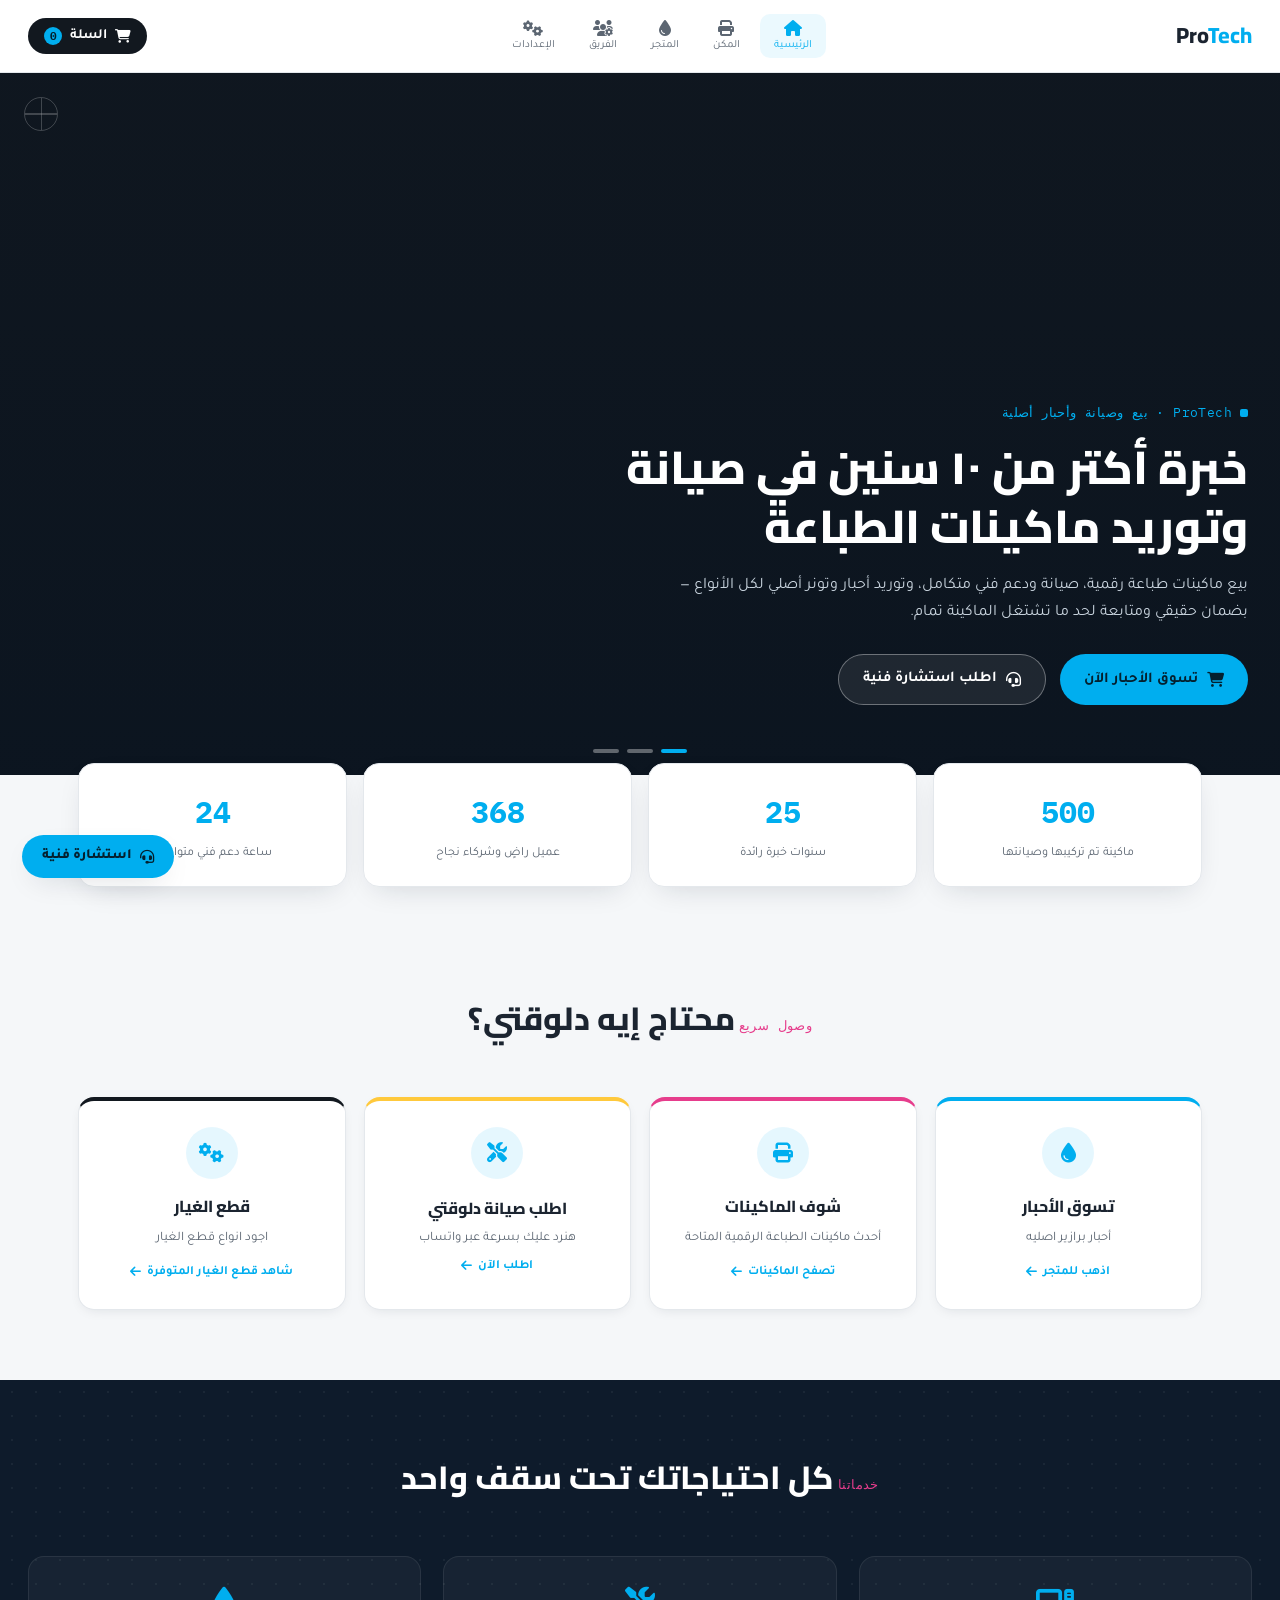
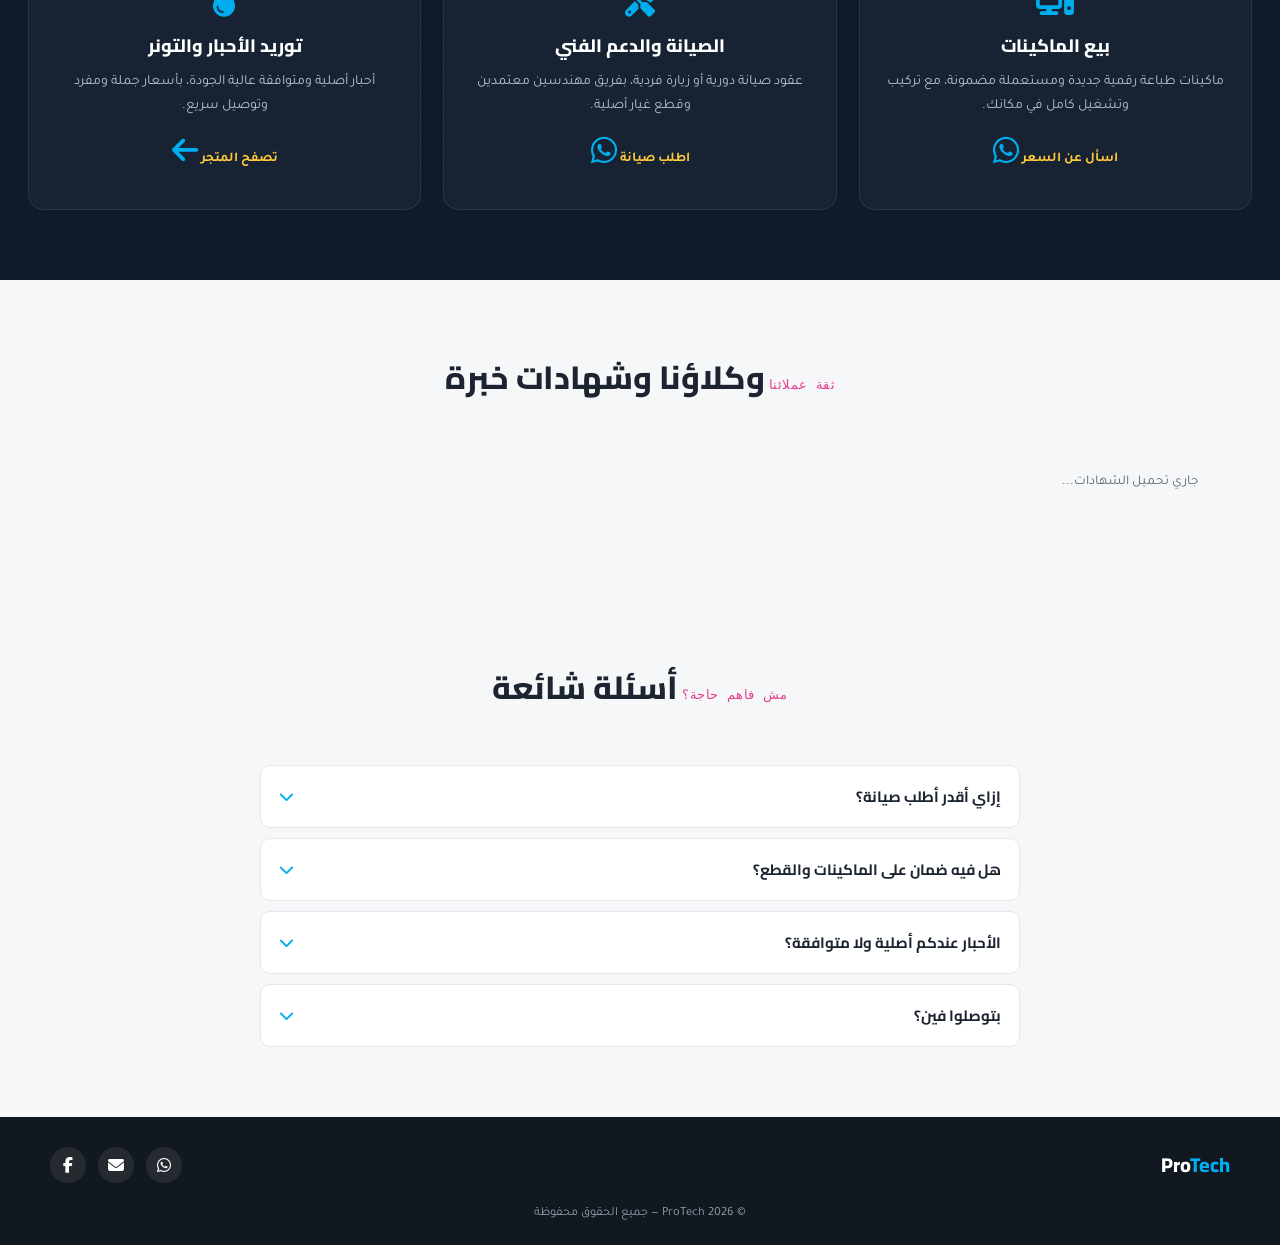
==== commit 18e66a00: "Update index.html" ====
--- a/index.html
+++ b/index.html
@@ -4,7 +4,7 @@
 <meta charset="UTF-8">
 <meta name="viewport" content="width=device-width, initial-scale=1.0, viewport-fit=cover">
 <title>ProTech | بيع وصيانة ماكينات الطباعة وتوريد الأحبار</title>
-<meta name="description" content="ProTech لبيع وصيانة ماكينات الطباعة الرقمية وتوريد الأحبار الأصلية، بخبرة أكثر من ١٠ سنوات ودعم فني على مدار الساعة.">
+<meta name="description" content="ProTech لبيع وصيانة ماكينات الطباعة الرقمية وتوريد الأحبار الأصلية، بخبرة أكثر من 25 عام ودعم فني على مدار الساعة.">
 
 <link rel="preconnect" href="https://fonts.googleapis.com">
 <link rel="preconnect" href="https://fonts.gstatic.com" crossorigin>
@@ -113,7 +113,7 @@
     <!-- ============ HERO ============ -->
     <section class="hero">
         <div class="hero-slides" id="heroSlides">
-            <div class="hero-slide active" id="heroSlideMain" style="background-image:linear-gradient(0deg, rgba(10,20,32,.78), rgba(10,20,32,.35)), url('صور/WhatsApp Image 2026-08-09 at 2.35.41 PM.jpeg')">
+            <div class="hero-slide active" id="heroSlideMain" style="background-image:linear-gradient(0deg, rgba(10,20,32,.78), rgba(10,20,32,.35)), url('صور/WhatsApp  2026-08-09 at 2.35.41 PM.jpeg')">
                 <span class="slide-caption" id="slideCaption1"></span>
             </div>
             <div class="hero-slide slide-pattern slide-pattern-2" id="heroSlide2">
@@ -127,7 +127,7 @@
 
         <div class="hero-content reveal">
             <span class="eyebrow" data-i18n="hero_eyebrow">ProTech · بيع وصيانة وأحبار أصلية</span>
-            <h1 data-i18n="hero_title">خبرة أكتر من <span class="mono-accent">١٠</span> سنين في صيانة وتوريد ماكينات الطباعة</h1>
+            <h1 data-i18n="hero_title">خبرة أكتر من <span class="mono-accent">25</span> عام في صيانة وتوريد ماكينات الطباعة</h1>
             <p data-i18n="hero_desc">بيع ماكينات طباعة رقمية، صيانة ودعم فني متكامل، وتوريد أحبار وتونر أصلي لكل الأنواع — بضمان حقيقي ومتابعة لحد ما تشتغل الماكينة تمام.</p>
             <div class="hero-actions">
                 <a href="inks.html" class="btn btn-primary"><i class="fa-solid fa-cart-shopping"></i> <span data-i18n="hero_cta_shop">تسوق الأحبار الآن</span></a>
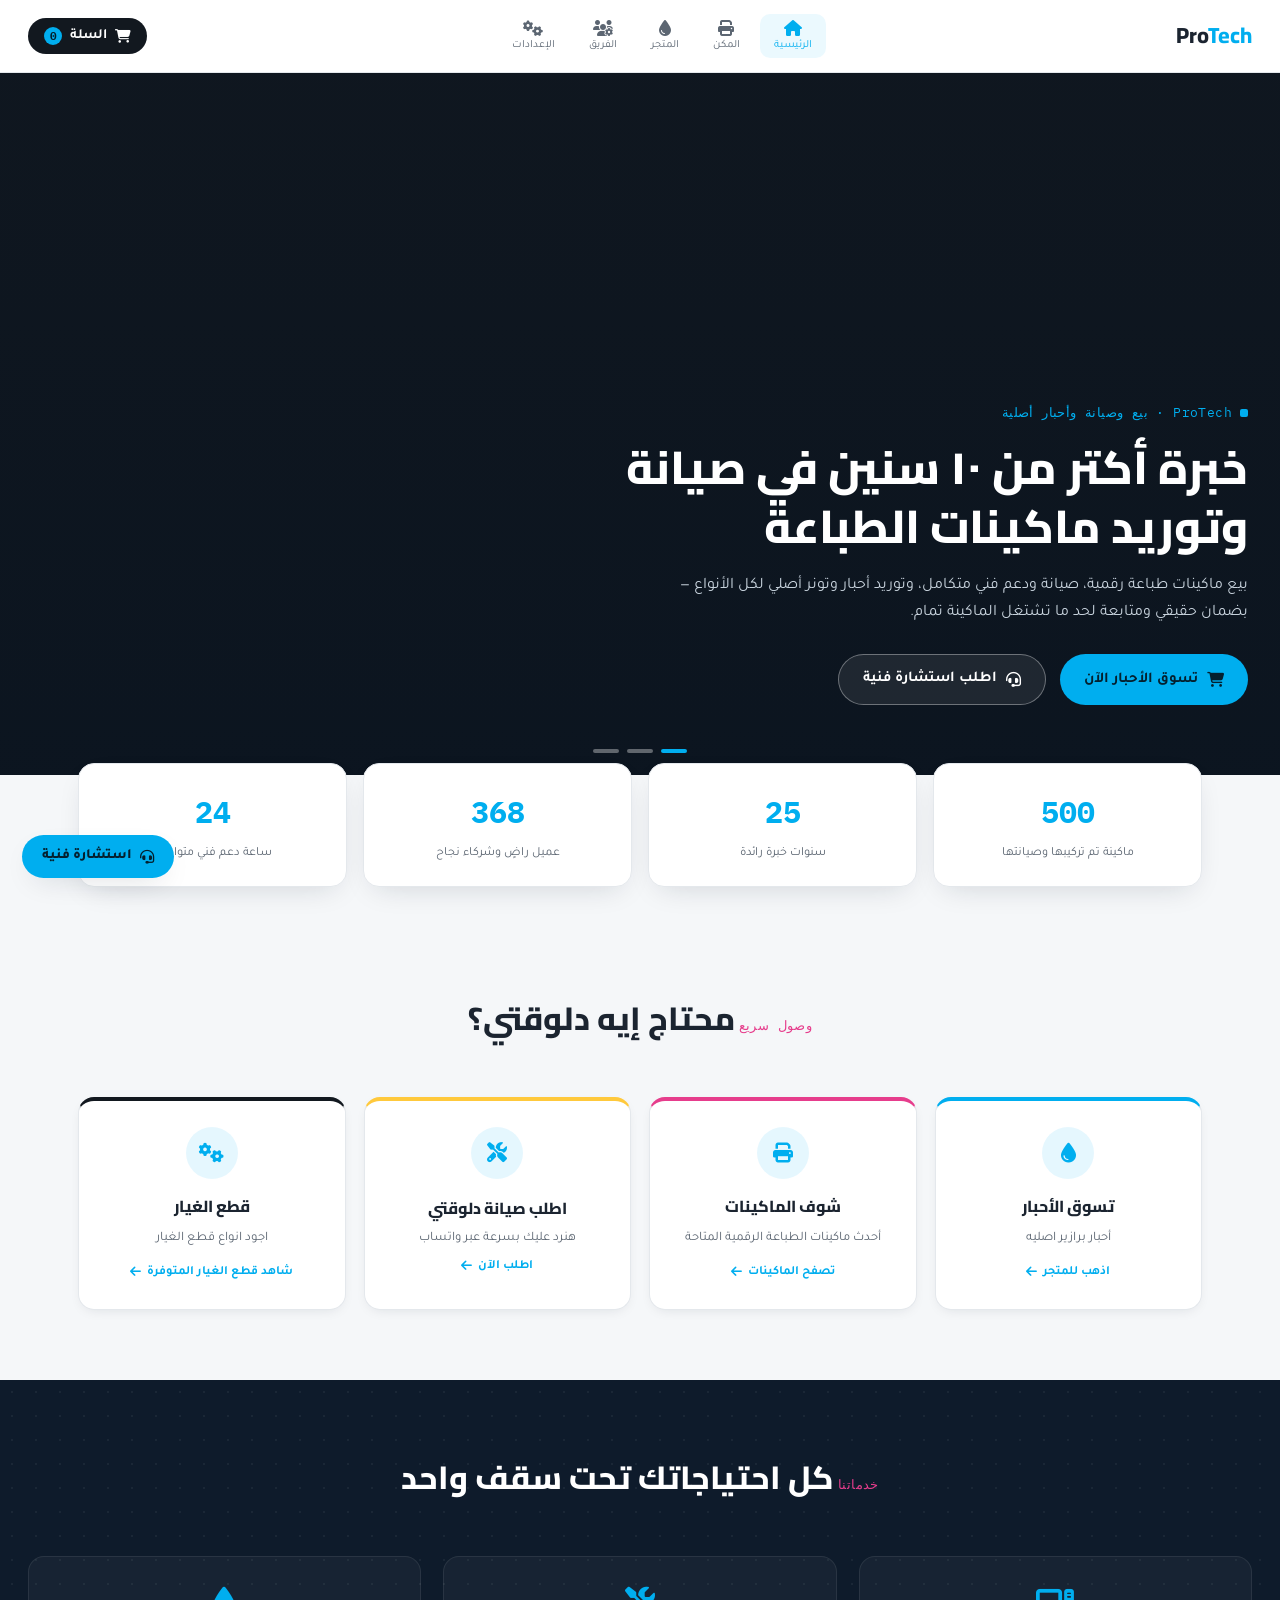
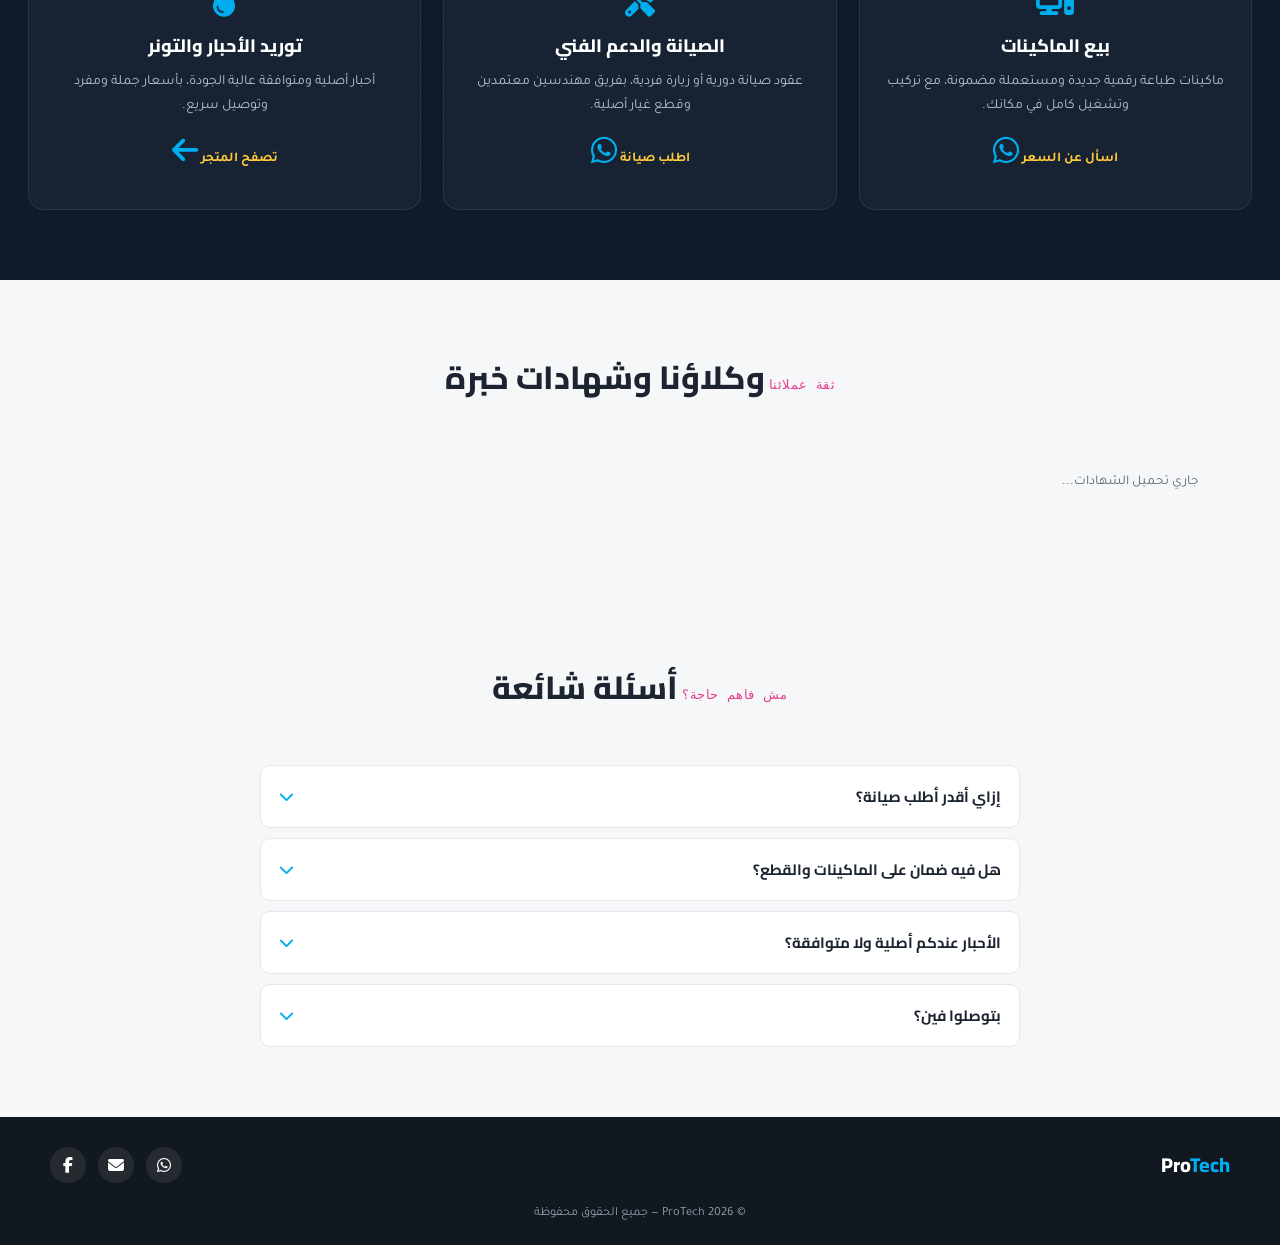
==== commit aed8efe0: "Update index.html" ====
--- a/index.html
+++ b/index.html
@@ -123,7 +123,7 @@
                 <span class="slide-caption" id="slideCaption3"></span>
             </div>
         </div>
-        <div class="hero-dots-mark" aria-hidden="true"></div>
+
 
         <div class="hero-content reveal">
             <span class="eyebrow" data-i18n="hero_eyebrow">ProTech · بيع وصيانة وأحبار أصلية</span>
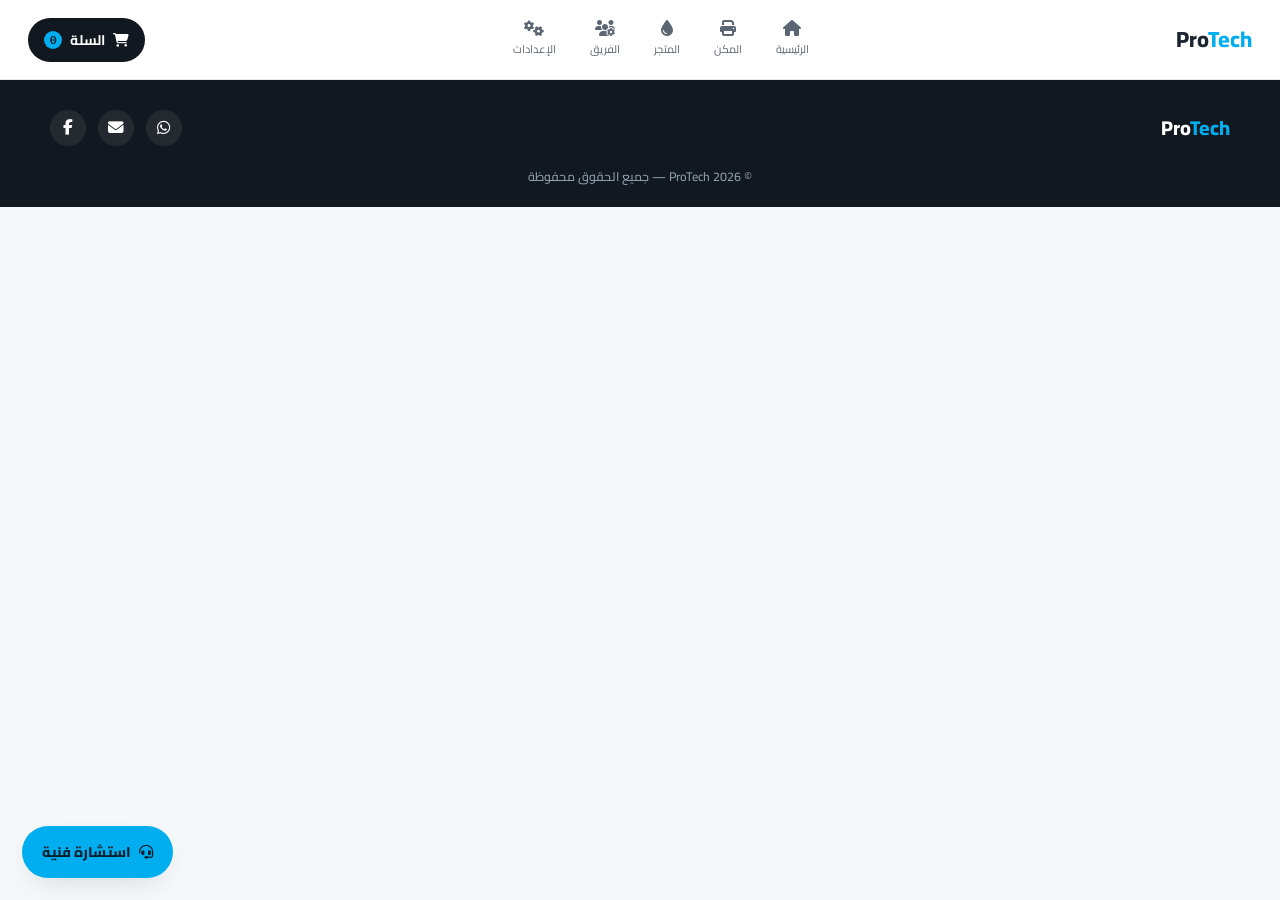
==== commit 7b1fa212: "Add files via upload" ====
--- a/index.html
+++ b/index.html
@@ -1,383 +1,481 @@
-<!DOCTYPE html>
-<html lang="ar" dir="rtl" data-theme="light" data-lang="ar">
-<head>
-<meta charset="UTF-8">
-<meta name="viewport" content="width=device-width, initial-scale=1.0, viewport-fit=cover">
-<title>ProTech | بيع وصيانة ماكينات الطباعة وتوريد الأحبار</title>
-<meta name="description" content="ProTech لبيع وصيانة ماكينات الطباعة الرقمية وتوريد الأحبار الأصلية، بخبرة أكثر من 25 عام ودعم فني على مدار الساعة.">
-
-<link rel="preconnect" href="https://fonts.googleapis.com">
-<link rel="preconnect" href="https://fonts.gstatic.com" crossorigin>
-<link href="https://fonts.googleapis.com/css2?family=Cairo:wght@500;700;800&family=Tajawal:wght@400;500;700&family=IBM+Plex+Mono:wght@500;600&display=swap" rel="stylesheet">
-<link rel="stylesheet" href="https://cdnjs.cloudflare.com/ajax/libs/font-awesome/6.4.0/css/all.min.css">
-<link rel="stylesheet" href="style.css">
-
-<!-- فايربيز: مطلوب بس عشان قراءة إعدادات الموقع العامة (أرقام واتساب/البار/الإعلانات) اللي بتتحكم فيها من الأدمن -->
-<script src="https://www.gstatic.com/firebasejs/9.22.0/firebase-app-compat.js"></script>
-<script src="https://www.gstatic.com/firebasejs/9.22.0/firebase-firestore-compat.js"></script>
-<script src="protech-core.js"></script>
-</head>
-<body>
-
-
-<!-- الهيدر -->
-<header id="siteHeader">
-    <div class="logo">Pro<span>Tech</span></div>
-
-    <nav class="nav-icons" id="mainNav">
-        <button onclick="location.href='index.html'" class="nav-btn active">
-            <i class="fa-solid fa-house"></i><span data-i18n="nav_home">الرئيسية</span>
-        </button>
-        <button onclick="location.href='videos.html'" class="nav-btn">
-            <i class="fa-solid fa-print"></i><span data-i18n="nav_machines">المكن</span>
-        </button>
-        <button onclick="location.href='inks.html'" class="nav-btn">
-            <i class="fa-solid fa-droplet"></i><span data-i18n="nav_store">المتجر</span>
-        </button>
-        <button onclick="location.href='team.html'" class="nav-btn">
-            <i class="fa-solid fa-users-gear"></i><span data-i18n="nav_team">الفريق</span>
-        </button>
-        <button onclick="location.href='settings.html'" class="nav-btn">
-            <i class="fa-solid fa-gears"></i><span data-i18n="nav_settings">الإعدادات</span>
-        </button>
-    </nav>
-
-    <div class="header-actions">
-        <button class="cart-trigger-btn" onclick="openCartModal()">
-            <i class="fa-solid fa-cart-shopping"></i>
-            <span data-i18n="mp_cart">السلة</span>
-            <span class="cart-badge" id="cart-count">0</span>
-        </button>
-        <button class="nav-toggle" id="navToggle" aria-label="فتح القائمة">
-            <i class="fa-solid fa-bars"></i>
-        </button>
-    </div>
-</header>
-
-<!-- البانل الجانبي في الموبايل: تنقل + وضع ليلي + لغة + وصول سريع -->
-<div class="mobile-panel-overlay" id="mobilePanelOverlay" onclick="if(event.target===this) closeMobilePanel()">
-    <div class="mobile-panel">
-        <div class="mp-header">
-            <div class="logo">Pro<span>Tech</span></div>
-            <button class="mp-close" onclick="closeMobilePanel()">&times;</button>
-        </div>
-        <div class="mp-body">
-            <div class="mp-section">
-                <div class="mp-nav">
-                    <button class="active" onclick="location.href='index.html'"><i class="fa-solid fa-house"></i><span data-i18n="nav_home">الرئيسية</span></button>
-                    <button onclick="location.href='videos.html'"><i class="fa-solid fa-print"></i><span data-i18n="nav_machines">المكن</span></button>
-                    <button onclick="location.href='inks.html'"><i class="fa-solid fa-droplet"></i><span data-i18n="nav_store">المتجر</span></button>
-                    <button onclick="location.href='team.html'"><i class="fa-solid fa-users-gear"></i><span data-i18n="nav_team">الفريق</span></button>
-                    <button onclick="location.href='settings.html'"><i class="fa-solid fa-gears"></i><span data-i18n="nav_settings">الإعدادات</span></button>
-                </div>
-            </div>
-            <div class="mp-section">
-                <div class="mp-toggle-row">
-                    <span><i class="fa-solid fa-moon"></i> <span data-i18n="mp_dark_mode">الوضع الليلي</span></span>
-                    <button class="mp-switch" id="themeSwitch" onclick="toggleTheme()"></button>
-                </div>
-            </div>
-            <div class="mp-section">
-                <div class="mp-section-title" data-i18n="mp_language">اللغة</div>
-                <div class="mp-lang-options">
-                    <button class="mp-lang-btn active" data-lang="ar" onclick="setLanguage('ar')">العربية</button>
-                    <button class="mp-lang-btn" data-lang="en" onclick="setLanguage('en')">English</button>
-                    <button class="mp-lang-btn" disabled title="قريبًا">中文</button>
-                </div>
-            </div>
-            <div class="mp-section">
-                <div class="mp-section-title" data-i18n="mp_quick_actions">وصول سريع</div>
-                <div class="mp-quick-actions">
-                    <button onclick="closeMobilePanel(); openCartModal()"><i class="fa-solid fa-cart-shopping"></i> <span data-i18n="mp_cart">السلة</span> <span class="badge-mini" id="cart-count-mp">0</span></button>
-                    <button onclick="closeMobilePanel(); openConsultationModal()"><i class="fa-brands fa-whatsapp"></i> <span data-i18n="mp_whatsapp">تواصل واتساب</span></button>
-                    <button onclick="closeMobilePanel(); openMaintenanceModal()"><i class="fa-solid fa-screwdriver-wrench"></i> <span data-i18n="mp_maintenance">اطلب صيانة</span></button>
-                </div>
-            </div>
-        </div>
-
-    </div>
-</div>
-
-
-<nav class="mobile-tabbar">
-    <div class="tab-inner">
-        <button class="active" onclick="location.href='index.html'"><i class="fa-solid fa-house"></i>الرئيسية</button>
-        <button onclick="location.href='videos.html'"><i class="fa-solid fa-print"></i>المكن</button>
-        <button onclick="location.href='inks.html'"><i class="fa-solid fa-droplet"></i>المتجر</button>
-        <button onclick="location.href='team.html'"><i class="fa-solid fa-users-gear"></i>الفريق</button>
-        <button onclick="location.href='settings.html'"><i class="fa-solid fa-gears"></i>الإعدادات</button>
-    </div>
-</nav>
-<main>
-
-    <!-- ============ HERO ============ -->
-    <section class="hero">
-        <div class="hero-slides" id="heroSlides">
-            <div class="hero-slide active" id="heroSlideMain" style="background-image:linear-gradient(0deg, rgba(10,20,32,.78), rgba(10,20,32,.35)), url('صور/WhatsApp  2026-08-09 at 2.35.41 PM.jpeg')">
-                <span class="slide-caption" id="slideCaption1"></span>
-            </div>
-            <div class="hero-slide slide-pattern slide-pattern-2" id="heroSlide2">
-                <span class="slide-caption" id="slideCaption2"></span>
-            </div>
-            <div class="hero-slide slide-pattern slide-pattern-3" id="heroSlide3">
-                <span class="slide-caption" id="slideCaption3"></span>
-            </div>
-        </div>
-
-
-        <div class="hero-content reveal">
-            <span class="eyebrow" data-i18n="hero_eyebrow">ProTech · بيع وصيانة وأحبار أصلية</span>
-            <h1 data-i18n="hero_title">خبرة أكتر من <span class="mono-accent">25</span> عام في صيانة وتوريد ماكينات الطباعة</h1>
-            <p data-i18n="hero_desc">بيع ماكينات طباعة رقمية، صيانة ودعم فني متكامل، وتوريد أحبار وتونر أصلي لكل الأنواع — بضمان حقيقي ومتابعة لحد ما تشتغل الماكينة تمام.</p>
-            <div class="hero-actions">
-                <a href="inks.html" class="btn btn-primary"><i class="fa-solid fa-cart-shopping"></i> <span data-i18n="hero_cta_shop">تسوق الأحبار الآن</span></a>
-                <button class="btn btn-ghost" onclick="openConsultationModal()"><i class="fa-solid fa-headset"></i> <span data-i18n="hero_cta_consult">اطلب استشارة فنية</span></button>
-            </div>
-        </div>
-
-        <div class="hero-slide-controls">
-            <button class="slide-dot active" data-slide="0"></button>
-            <button class="slide-dot" data-slide="1"></button>
-            <button class="slide-dot" data-slide="2"></button>
-        </div>
-    </section>
-
-    <!-- ============ إحصائيات ============ -->
-    <section class="stats-strip reveal">
-        <div class="stat-box">
-            <h3 class="counter" data-target="500">0</h3>
-            <p>ماكينة تم تركيبها وصيانتها</p>
-        </div>
-        <div class="stat-box">
-            <h3 class="counter" data-target="25">0</h3>
-            <p>سنوات خبرة رائدة</p>
-        </div>
-        <div class="stat-box">
-            <h3 class="counter" data-target="368">0</h3>
-            <p>عميل راضٍ وشركاء نجاح</p>
-        </div>
-        <div class="stat-box">
-            <h3 class="counter" data-target="24">0</h3>
-            <p>ساعة دعم فني متواصل</p>
-        </div>
-    </section>
-
-    <!-- ============ إعلانات وعروض (تتحدث من الأدمن — بتتخفي لوحدها لو مفيش عروض) ============ -->
-    <div class="ads-strip" id="adsStrip" style="display:none"></div>
-
-    <!-- ============ كروت الوصول السريع ============ -->
-    <section class="section">
-        <div class="section-head reveal">
-            <span class="eyebrow">وصول سريع</span>
-            <h2 data-i18n="quick_title">محتاج إيه دلوقتي؟</h2>
-        </div>
-        <div class="quick-grid reveal">
-            <a href="inks.html" class="quick-card ink-c">
-                <div class="quick-icon"><i class="fa-solid fa-droplet"></i></div>
-                <h3 data-i18n="quick_inks"> الأحبار</h3>
-                <p>أحبار برازير اصليه </p>
-                <span class="quick-go">اذهب للمتجر <i class="fa-solid fa-arrow-left"></i></span>
-            </a>
-            <a href="videos.html" class="quick-card ink-m">
-                <div class="quick-icon"><i class="fa-solid fa-print"></i></div>
-                <h3 data-i18n="quick_machines"> الماكينات</h3>
-                <p>أحدث ماكينات الطباعة الرقمية المتاحة</p>
-                <span class="quick-go">تصفح الماكينات <i class="fa-solid fa-arrow-left"></i></span>
-            </a>
-            <button class="quick-card ink-y" onclick="openMaintenanceModal()">
-                <div class="quick-icon"><i class="fa-solid fa-screwdriver-wrench"></i></div>
-                <h3 data-i18n="quick_maintenance">اطلب صيانة </h3>
-                <p>هنرد عليك بسرعة عبر واتساب</p>
-                <span class="quick-go">اطلب الآن <i class="fa-solid fa-arrow-left"></i></span>
-            </button>
-            <a href="inks.html?tab=parts" class="quick-card ink-k">
-                <div class="quick-icon"><i class="fa-solid fa-gears"></i></div>
-                <h3 data-i18n="quick_parts">قطع الغيار</h3>
-                <p>اجود انواع قطع الغيار </p>
-                <span class="quick-go">شاهد قطع الغيار المتوفرة <i class="fa-solid fa-arrow-left"></i></span>
-            </a>
-        </div>
-    </section>
-
-    <!-- ============ خدماتنا ============ -->
-    <section class="section section-dark">
-        <div class="section-head reveal">
-            <span class="eyebrow">خدماتنا</span>
-            <h2 data-i18n="services_title">كل احتياجاتك تحت سقف واحد</h2>
-        </div>
-        <div class="services-grid reveal">
-            <div class="service-card">
-                <i class="fa-solid fa-computer"></i>
-                <h3>بيع الماكينات</h3>
-                <p>ماكينات طباعة رقمية جديدة ومستعملة مضمونة، مع تركيب وتشغيل كامل في مكانك.</p>
-                <a href="https://wa.me/201000000000?text=%D8%B9%D8%A7%D9%88%D8%B2%20%D8%A7%D8%B3%D8%A3%D9%84%20%D8%B9%D9%86%20%D8%A3%D8%B3%D8%B9%D8%A7%D8%B1%20%D9%85%D8%A7%D9%83%D9%8A%D9%86%D8%A9" target="_blank" data-wa="phone1">اسأل عن السعر <i class="fa-brands fa-whatsapp"></i></a>
-            </div>
-            <div class="service-card">
-                <i class="fa-solid fa-screwdriver-wrench"></i>
-                <h3>الصيانة والدعم الفني</h3>
-                <p>عقود صيانة دورية أو زيارة فردية، بفريق مهندسين معتمدين وقطع غيار أصلية.</p>
-                <a href="https://wa.me/201000000000?text=%D8%B9%D8%A7%D9%88%D8%B2%20%D8%A3%D8%B7%D9%84%D8%A8%20%D8%B5%D9%8A%D8%A7%D9%86%D8%A9" target="_blank" data-wa="phone1">اطلب صيانة <i class="fa-brands fa-whatsapp"></i></a>
-            </div>
-            <div class="service-card">
-                <i class="fa-solid fa-droplet"></i>
-                <h3>توريد الأحبار والتونر</h3>
-                <p>أحبار أصلية ومتوافقة عالية الجودة، بأسعار جملة ومفرد وتوصيل سريع.</p>
-                <a href="inks.html">تصفح المتجر <i class="fa-solid fa-arrow-left"></i></a>
-            </div>
-        </div>
-    </section>
-
-   
-    <!-- ============ الشهادات / الوكلاء ============ -->
-    <section class="section">
-        <div class="section-head reveal">
-            <span class="eyebrow">ثقة عملائنا</span>
-            <h2>وكلاؤنا وشهادات خبرة</h2>
-        </div>
-        <div class="gallery-track reveal" id="galleryTrack">
-            <p style="color:var(--muted);padding:16px 4px;font-size:13.5px">جاري تحميل الشهادات...</p>
-        </div>
-    </section>
-
-    <!-- ============ أسئلة شائعة ============ -->
-    <section class="section">
-        <div class="section-head reveal">
-            <span class="eyebrow">مش فاهم حاجة؟</span>
-            <h2 data-i18n="faq_title">أسئلة شائعة</h2>
-        </div>
-        <div class="faq-list reveal">
-            <div class="faq-item">
-                <button class="faq-q">إزاي أقدر أطلب صيانة؟ <i class="fa-solid fa-chevron-down"></i></button>
-                <div class="faq-a"><p>اضغط على زرار "اطلب صيانة دلوقتي" في الصفحة الرئيسية، أو زرار الاستشارة الفنية أسفل الشاشة، وهيوصلنا طلبك مباشرة على واتساب.</p></div>
-            </div>
-            <div class="faq-item">
-                <button class="faq-q">هل فيه ضمان على الماكينات والقطع؟ <i class="fa-solid fa-chevron-down"></i></button>
-                <div class="faq-a"><p>أيوه، كل الماكينات والقطع اللي بنوردها ليها ضمان، ومدته بتختلف حسب نوع الماكينة والقطعة.</p></div>
-            </div>
-            <div class="faq-item">
-                <button class="faq-q">الأحبار عندكم أصلية ولا متوافقة؟ <i class="fa-solid fa-chevron-down"></i></button>
-                <div class="faq-a"><p>بنوفر النوعين — أحبار أصلية Original، وأحبار متوافقة عالية الجودة لمن يفضل توفير التكلفة.</p></div>
-            </div>
-            <div class="faq-item">
-                <button class="faq-q">بتوصلوا فين؟ <i class="fa-solid fa-chevron-down"></i></button>
-                <div class="faq-a"><p>بنخدم القاهرة الكبرى ومعظم المحافظات، وبنتفق على تفاصيل التوصيل والصيانة حسب موقعك.</p></div>
-            </div>
-        </div>
-    </section>
-
-</main>
-
-<!-- ============ فوتر ============ -->
-<footer class="site-footer">
-    <div class="footer-top">
-        <div class="footer-brand">Pro<span>Tech</span></div>
-        <div class="footer-social" id="footerSocial">
-            <a href="https://wa.me/201000000000" target="_blank" data-wa="phone1"><i class="fa-brands fa-whatsapp"></i></a>
-            <a href="mailto:info@protech.com"><i class="fa-solid fa-envelope"></i></a>
-            <a href="https://facebook.com" target="_blank"><i class="fa-brands fa-facebook-f"></i></a>
-        </div>
-    </div>
-    <p class="footer-copy">© 2026 ProTech — جميع الحقوق محفوظة</p>
-</footer>
-
-<!-- زر الاستشارة الدائم -->
-<button class="consultation-trigger" onclick="openConsultationModal()">
-    <i class="fa-solid fa-headset"></i> استشارة فنية
-</button>
-
-<!-- نافذة الاستشارة -->
-<div id="consultationModal" class="modal-overlay">
-    <div class="modal-box">
-        <button class="modal-close" onclick="closeConsultationModal()">&times;</button>
-        <h3><i class="fa-solid fa-headset"></i> اختر رقم للتواصل عبر الواتساب</h3>
-        <p>فريق الدعم الفني جاهز للإجابة على استفساراتك:</p>
-        <div id="consultationNumbersList">
-        <a class="wa-choice" href="https://wa.me/201000000000" target="_blank" data-wa="phone1"><i class="fa-brands fa-whatsapp"></i> تواصل مع المهندس الأول</a>
-        <a class="wa-choice" href="https://wa.me/201111111111" target="_blank" data-wa="phone2"><i class="fa-brands fa-whatsapp"></i> تواصل مع المهندس الثاني</a>
-        </div>
-    </div>
-</div>
-
-<!-- نافذة طلب الصيانة -->
-<div id="maintenanceModal" class="modal-overlay">
-    <div class="modal-box">
-        <button class="modal-close" onclick="closeMaintenanceModal()">&times;</button>
-        <h3><i class="fa-solid fa-screwdriver-wrench"></i> اطلب صيانة الآن</h3>
-        <p>املأ البيانات دي وهيتفتحلك واتساب برسالة جاهزة نبعتها للأدمن مباشرة.</p>
-        <form id="maintenanceForm" onsubmit="return sendMaintenanceRequest(event)">
-            <label>اسمك
-                <input type="text" name="customerName" placeholder="الاسم بالكامل" required>
-            </label>
-            <label>نوع الماكينة
-                <input type="text" name="machine" placeholder="مثال: طابعة ليزر ملونة" required>
-            </label>
-            <label>وصف المشكلة
-                <textarea name="issue" rows="3" placeholder="اكتب المشكلة باختصار" required></textarea>
-            </label>
-            <label>رقم التليفون
-                <input type="tel" name="phone" placeholder="01xxxxxxxxx" required>
-            </label>
-            <button type="submit" class="btn btn-primary" style="width:100%;justify-content:center">
-                <i class="fa-brands fa-whatsapp"></i> إرسال الطلب عبر واتساب
-            </button>
-        </form>
-    </div>
-</div>
-
-<!-- نافذة السلة -->
-<div id="cartModal" class="modal-overlay">
-    <div class="modal-box">
-        <button class="modal-close" onclick="closeCartModal()">&times;</button>
-        <h3><i class="fa-solid fa-file-invoice"></i> فاتورة سلة المشتريات</h3>
-        <div id="cartItemsContainer" class="cart-items"></div>
-        <div class="cart-total">
-            <span>الإجمالي الكلي:</span>
-            <span id="cartTotalPrice">0 ج.م</span>
-        </div>
-        <div style="display:flex;flex-direction:column;gap:10px;margin-bottom:14px">
-            <input type="text" id="cartCustomerName" placeholder="اسمك بالكامل" style="padding:10px 12px;border:1px solid var(--line);border-radius:var(--radius-sm);font-family:inherit;font-size:13.5px">
-            <input type="tel" id="cartCustomerPhone" placeholder="رقم تليفونك" style="padding:10px 12px;border:1px solid var(--line);border-radius:var(--radius-sm);font-family:inherit;font-size:13.5px">
-        </div>
-        <div id="paymentMethodBox" style="margin-bottom:14px"></div>
-        <div class="cart-actions">
-            <button onclick="downloadInvoice()" class="btn-action btn-blue"><i class="fa-solid fa-download"></i> تنزيل الفاتورة</button>
-            <button onclick="checkoutToWhatsApp()" class="btn-action btn-green"><i class="fa-brands fa-whatsapp"></i> إتمام الشراء للأدمن</button>
-            <button onclick="clearCartItems()" class="btn-action" style="background:#e5484d"><i class="fa-solid fa-trash"></i> مسح السلة</button>
-        </div>
-    </div>
-</div>
-
-<!-- الصورة المكبرة -->
-<div id="myLightbox" class="lightbox" onclick="closeLightbox()">
-    <span class="close-btn">&times;</span>
-    <img id="lightboxImg" src="" alt="صورة مكبرة">
-</div>
-
-<script src="script.js"></script>
-<script>
-document.addEventListener('DOMContentLoaded', () => {
-    loadCertificatesGallery();
-    loadPageBanner('banner_index', (item) => {
-        if (item.title) document.querySelector('.hero-content h1').textContent = item.title;
-        if (item.desc) document.querySelector('.hero-content p').textContent = item.desc;
-
-        // كل صورة بتتحط في نفس مكانها بالظبط (سلايد ١/٢/٣) وبس لو الأدمن حطها فعليًا —
-        // لو سابها فاضية، الصورة الافتراضية المكتوبة في الكود تفضل زي ما هي من غير ما تتمسح
-        const slideEls = [document.getElementById('heroSlideMain'), document.getElementById('heroSlide2'), document.getElementById('heroSlide3')];
-        const images = [item.imageUrl, item.image2, item.image3];
-        const captions = [item.caption1, item.caption2, item.caption3];
-        images.forEach((url, i) => {
-            if (url && slideEls[i]) {
-                slideEls[i].style.backgroundImage = `linear-gradient(0deg, rgba(10,20,32,.78), rgba(10,20,32,.35)), url('${url}')`;
-            }
-        });
-        captions.forEach((cap, i) => {
-            const capEl = document.getElementById(`slideCaption${i + 1}`);
-            if (capEl && cap) capEl.textContent = cap;
-        });
-    });
-});
-</script>
-<script>loadAds('adsStrip');</script>
-</body>
-</html>
+<!DOCTYPE html>
+<html lang="ar" dir="rtl" data-theme="light">
+<head>
+<meta charset="UTF-8">
+<meta name="viewport" content="width=device-width, initial-scale=1.0, viewport-fit=cover">
+<title>ProTech | بيع وصيانة ماكينات الطباعة وتوريد الأحبار</title>
+<meta name="description" content="ProTech لبيع وصيانة ماكينات الطباعة الرقمية وتوريد الأحبار الأصلية، بخبرة أكثر من 25 عام ودعم فني على مدار الساعة.">
+
+<link rel="preconnect" href="https://fonts.googleapis.com">
+<link rel="preconnect" href="https://fonts.gstatic.com" crossorigin>
+<link href="https://fonts.googleapis.com/css2?family=Cairo:wght@400;500;600;700;800&family=IBM+Plex+Mono:wght@500;600&display=swap" rel="stylesheet">
+<link rel="stylesheet" href="https://cdnjs.cloudflare.com/ajax/libs/font-awesome/6.4.0/css/all.min.css">
+<link rel="stylesheet" href="style.css">
+
+<script src="https://www.gstatic.com/firebasejs/9.22.0/firebase-app-compat.js"></script>
+<script src="https://www.gstatic.com/firebasejs/9.22.0/firebase-firestore-compat.js"></script>
+<script src="https://www.gstatic.com/firebasejs/9.22.0/firebase-auth-compat.js"></script>
+</head>
+<body>
+
+<!-- البار العلوي (بيتملي من إعدادات الأدمن) -->
+<div class="topbar" id="topbar" style="display:none">
+    <div class="topbar-status"></div>
+    <div class="topbar-hours"></div>
+</div>
+
+<!-- الهيدر -->
+<header id="siteHeader">
+    <a class="logo" href="#/home">Pro<span>Tech</span></a>
+
+    <nav class="nav-icons" id="mainNav">
+        <button data-route="home" class="nav-btn"><i class="fa-solid fa-house"></i><span data-i18n="nav_home">الرئيسية</span></button>
+        <button data-route="machines" class="nav-btn"><i class="fa-solid fa-print"></i><span data-i18n="nav_machines">المكن</span></button>
+        <button data-route="store" class="nav-btn"><i class="fa-solid fa-droplet"></i><span data-i18n="nav_store">المتجر</span></button>
+        <button data-route="team" class="nav-btn"><i class="fa-solid fa-users-gear"></i><span data-i18n="nav_team">الفريق</span></button>
+        <button data-route="settings" class="nav-btn"><i class="fa-solid fa-gears"></i><span data-i18n="nav_settings">الإعدادات</span></button>
+    </nav>
+
+    <div class="header-actions">
+        <button class="cart-trigger-btn" onclick="openCartModal()">
+            <i class="fa-solid fa-cart-shopping"></i>
+            <span data-i18n="mp_cart">السلة</span>
+            <span class="cart-badge" id="cart-count">0</span>
+        </button>
+        <button class="nav-toggle" id="navToggle" aria-label="فتح القائمة"><i class="fa-solid fa-bars"></i></button>
+    </div>
+</header>
+
+<!-- البانل الجانبي في الموبايل -->
+<div class="mobile-panel-overlay" id="mobilePanelOverlay" onclick="if(event.target===this) closeMobilePanel()">
+    <div class="mobile-panel">
+        <div class="mp-header">
+            <div class="logo">Pro<span>Tech</span></div>
+            <button class="mp-close" onclick="closeMobilePanel()">&times;</button>
+        </div>
+        <div class="mp-body">
+            <div class="mp-section">
+                <div class="mp-nav">
+                    <button data-route="home" onclick="closeMobilePanel()"><i class="fa-solid fa-house"></i><span data-i18n="nav_home">الرئيسية</span></button>
+                    <button data-route="machines" onclick="closeMobilePanel()"><i class="fa-solid fa-print"></i><span data-i18n="nav_machines">المكن</span></button>
+                    <button data-route="store" onclick="closeMobilePanel()"><i class="fa-solid fa-droplet"></i><span data-i18n="nav_store">المتجر</span></button>
+                    <button data-route="team" onclick="closeMobilePanel()"><i class="fa-solid fa-users-gear"></i><span data-i18n="nav_team">الفريق</span></button>
+                    <button data-route="settings" onclick="closeMobilePanel()"><i class="fa-solid fa-gears"></i><span data-i18n="nav_settings">الإعدادات</span></button>
+                </div>
+            </div>
+            <div class="mp-section">
+                <div class="mp-toggle-row">
+                    <span><i class="fa-solid fa-moon"></i> <span data-i18n="mp_dark_mode">الوضع الليلي</span></span>
+                    <button class="mp-switch theme-switch" onclick="toggleTheme()"></button>
+                </div>
+            </div>
+            <div class="mp-section">
+                <div class="mp-section-title" data-i18n="mp_language">اللغة</div>
+                <div class="mp-lang-options">
+                    <button class="mp-lang-btn active" data-lang="ar" onclick="setLanguage('ar')">العربية</button>
+                    <button class="mp-lang-btn" data-lang="en" onclick="setLanguage('en')">English</button>
+                    <button class="mp-lang-btn" disabled title="قريبًا">中文</button>
+                </div>
+            </div>
+            <div class="mp-section">
+                <div class="mp-section-title" data-i18n="mp_quick_actions">وصول سريع</div>
+                <div class="mp-quick-actions">
+                    <button onclick="closeMobilePanel(); openCartModal()"><i class="fa-solid fa-cart-shopping"></i> <span data-i18n="mp_cart">السلة</span> <span class="badge-mini" id="cart-count-mp">0</span></button>
+                    <button onclick="closeMobilePanel(); openConsultationModal()"><i class="fa-brands fa-whatsapp"></i> <span data-i18n="mp_whatsapp">تواصل واتساب</span></button>
+                    <button onclick="closeMobilePanel(); openMaintenanceModal()"><i class="fa-solid fa-screwdriver-wrench"></i> <span data-i18n="mp_maintenance">اطلب صيانة</span></button>
+                </div>
+            </div>
+        </div>
+    </div>
+</div>
+
+<!-- شريط التنقل السفلي في الموبايل -->
+<nav class="mobile-tabbar">
+    <div class="tab-inner">
+        <button data-route="home"><i class="fa-solid fa-house"></i>الرئيسية</button>
+        <button data-route="machines"><i class="fa-solid fa-print"></i>المكن</button>
+        <button data-route="store"><i class="fa-solid fa-droplet"></i>المتجر</button>
+        <button data-route="team"><i class="fa-solid fa-users-gear"></i>الفريق</button>
+        <button data-route="settings"><i class="fa-solid fa-gears"></i>الإعدادات</button>
+    </div>
+</nav>
+
+<main>
+
+<!-- ====================================================== -->
+<!-- ===================== الرئيسية ======================= -->
+<!-- ====================================================== -->
+<div class="view" id="view-home">
+
+    <!-- 1) البانر: سلايدر صور بس (بيتحكم فيه الأدمن) -->
+    <section class="hero" id="heroSlider" aria-label="ProTech">
+        <div class="hero-slides" id="heroSlides">
+            <div class="hero-slide active" style="background-image:url('صور/WhatsApp  2026-08-09 at 2.35.41 PM.jpeg')"></div>
+        </div>
+        <button class="hero-nav hero-prev" id="heroPrev" aria-label="السابق" type="button"><i class="fa-solid fa-chevron-right"></i></button>
+        <button class="hero-nav hero-next" id="heroNext" aria-label="التالي" type="button"><i class="fa-solid fa-chevron-left"></i></button>
+        <div class="hero-slide-controls" id="heroDots"></div>
+    </section>
+
+    <!-- 2) أرقام الثقة (قابلة للتعديل من الأدمن) -->
+    <section class="stats-strip reveal">
+        <div class="stat-box"><i class="fa-solid fa-print"></i><h3 class="counter" data-target="500">0</h3><p id="statLabel1">ماكينة تم تركيبها وصيانتها</p></div>
+        <div class="stat-box"><i class="fa-solid fa-trophy"></i><h3 class="counter" data-target="25">0</h3><p id="statLabel2">سنوات خبرة رائدة</p></div>
+        <div class="stat-box"><i class="fa-solid fa-handshake"></i><h3 class="counter" data-target="368">0</h3><p id="statLabel3">عميل راضٍ وشركاء نجاح</p></div>
+        <div class="stat-box"><i class="fa-solid fa-headset"></i><h3 class="counter" data-target="24">0</h3><p id="statLabel4">ساعة دعم فني متواصل</p></div>
+    </section>
+
+    <!-- 3) إعلانات وعروض (من الأدمن — بتتخفي لوحدها لو مفيش عروض) -->
+    <div class="ads-strip" id="adsStrip" style="display:none"></div>
+
+    <!-- 4) وصول سريع -->
+    <section class="section section-tight">
+        <div class="section-head reveal">
+            <span class="eyebrow">وصول سريع</span>
+            <h2 data-i18n="quick_title">محتاج إيه دلوقتي؟</h2>
+        </div>
+        <div class="quick-grid reveal">
+            <a href="#/store" class="quick-card ink-c">
+                <div class="quick-icon"><i class="fa-solid fa-droplet"></i></div>
+                <h3 data-i18n="quick_inks">الأحبار</h3>
+                <p>أحبار برازيلي أصلية</p>
+                <span class="quick-go">اذهب للمتجر <i class="fa-solid fa-arrow-left"></i></span>
+            </a>
+            <a href="#/machines" class="quick-card ink-m">
+                <div class="quick-icon"><i class="fa-solid fa-print"></i></div>
+                <h3 data-i18n="quick_machines">الماكينات</h3>
+                <p>أحدث ماكينات الطباعة الرقمية المتاحة</p>
+                <span class="quick-go">تصفح الماكينات <i class="fa-solid fa-arrow-left"></i></span>
+            </a>
+            <button class="quick-card ink-y" onclick="openMaintenanceModal()">
+                <div class="quick-icon"><i class="fa-solid fa-screwdriver-wrench"></i></div>
+                <h3 data-i18n="quick_maintenance">اطلب صيانة</h3>
+                <p>هنرد عليك بسرعة عبر واتساب</p>
+                <span class="quick-go">اطلب الآن <i class="fa-solid fa-arrow-left"></i></span>
+            </button>
+            <a href="#/store/parts" class="quick-card ink-k">
+                <div class="quick-icon"><i class="fa-solid fa-gears"></i></div>
+                <h3 data-i18n="quick_parts">قطع الغيار</h3>
+                <p>أجود أنواع قطع الغيار</p>
+                <span class="quick-go">شاهد قطع الغيار <i class="fa-solid fa-arrow-left"></i></span>
+            </a>
+        </div>
+    </section>
+
+    <!-- 5) أحدث المنتجات (بتتملي لوحدها من المتجر — بتتخفي لو مفيش منتجات) -->
+    <section class="section section-tight" id="featuredSection" style="display:none">
+        <div class="section-head reveal">
+            <span class="eyebrow">من المتجر</span>
+            <h2>أحدث المنتجات</h2>
+        </div>
+        <div class="inks-grid home-products" id="featuredItems"></div>
+        <div class="center-cta"><a href="#/store" class="btn btn-outline-dark">عرض كل المنتجات <i class="fa-solid fa-arrow-left"></i></a></div>
+    </section>
+
+    <!-- 6) الخدمات -->
+    <section class="section section-dark">
+        <div class="section-head reveal">
+            <span class="eyebrow">خدماتنا</span>
+            <h2 data-i18n="services_title">كل احتياجاتك تحت سقف واحد</h2>
+        </div>
+        <div class="services-grid reveal">
+            <div class="service-card">
+                <i class="fa-solid fa-computer"></i>
+                <h3>بيع الماكينات</h3>
+                <p>ماكينات طباعة رقمية جديدة ومستعملة مضمونة، مع تركيب وتشغيل كامل في مكانك.</p>
+                <a href="https://wa.me/201000000000?text=%D8%B9%D8%A7%D9%88%D8%B2%20%D8%A7%D8%B3%D8%A3%D9%84%20%D8%B9%D9%86%20%D8%A3%D8%B3%D8%B9%D8%A7%D8%B1%20%D9%85%D8%A7%D9%83%D9%8A%D9%86%D8%A9" target="_blank" data-wa="phone1">اسأل عن السعر <i class="fa-brands fa-whatsapp"></i></a>
+            </div>
+            <div class="service-card">
+                <i class="fa-solid fa-screwdriver-wrench"></i>
+                <h3>الصيانة والدعم الفني</h3>
+                <p>عقود صيانة دورية أو زيارة فردية، بفريق مهندسين معتمدين وقطع غيار أصلية.</p>
+                <a href="https://wa.me/201000000000?text=%D8%B9%D8%A7%D9%88%D8%B2%20%D8%A3%D8%B7%D9%84%D8%A8%20%D8%B5%D9%8A%D8%A7%D9%86%D8%A9" target="_blank" data-wa="phone1">اطلب صيانة <i class="fa-brands fa-whatsapp"></i></a>
+            </div>
+            <div class="service-card">
+                <i class="fa-solid fa-droplet"></i>
+                <h3>توريد الأحبار والتونر</h3>
+                <p>أحبار أصلية ومتوافقة عالية الجودة، بأسعار جملة ومفرد وتوصيل سريع.</p>
+                <a href="#/store">تصفح المتجر <i class="fa-solid fa-arrow-left"></i></a>
+            </div>
+        </div>
+    </section>
+
+    <!-- 7) ليه ProTech؟ -->
+    <section class="section">
+        <div class="section-head reveal">
+            <span class="eyebrow">ليه ProTech؟</span>
+            <h2>اختيار آمن لشغلك</h2>
+        </div>
+        <div class="why-grid reveal">
+            <div class="why-card"><div class="why-icon"><i class="fa-solid fa-shield-halved"></i></div><h3>ضمان حقيقي</h3><p>كل الماكينات والقطع ليها ضمان، ومتابعة لحد ما تشتغل تمام.</p></div>
+            <div class="why-card"><div class="why-icon"><i class="fa-solid fa-certificate"></i></div><h3>أحبار وقطع أصلية</h3><p>بنوفر الأصلي والمتوافق عالي الجودة، وانت اللي بتختار.</p></div>
+            <div class="why-card"><div class="why-icon"><i class="fa-solid fa-headset"></i></div><h3>دعم فني متواصل</h3><p>مهندسين معتمدين جاهزين يردوا عليك ويحلوا المشكلة بسرعة.</p></div>
+            <div class="why-card"><div class="why-icon"><i class="fa-solid fa-truck-fast"></i></div><h3>توصيل لكل مكان</h3><p>بنخدم القاهرة الكبرى ومعظم المحافظات بتوصيل سريع.</p></div>
+        </div>
+    </section>
+
+    <!-- 8) إزاي بنشتغل -->
+    <section class="section section-soft">
+        <div class="section-head reveal">
+            <span class="eyebrow">خطوات بسيطة</span>
+            <h2>إزاي بنشتغل معاك؟</h2>
+        </div>
+        <div class="steps-grid reveal">
+            <div class="step-card"><span class="step-num">1</span><h3>اختار أو اسأل</h3><p>تصفح المتجر أو كلمنا واتساب وقولنا محتاج إيه.</p></div>
+            <div class="step-card"><span class="step-num">2</span><h3>نأكد التفاصيل</h3><p>بنرد عليك بالسعر والمتاح وطريقة الدفع المناسبة.</p></div>
+            <div class="step-card"><span class="step-num">3</span><h3>توصيل وتركيب</h3><p>بيوصلك الطلب، والماكينات بنركبها ونشغلها في مكانك.</p></div>
+            <div class="step-card"><span class="step-num">4</span><h3>متابعة وضمان</h3><p>بنفضل معاك بعد التسليم بدعم وصيانة وقطع غيار.</p></div>
+        </div>
+    </section>
+
+    <!-- 9) الشهادات -->
+    <section class="section">
+        <div class="section-head reveal">
+            <span class="eyebrow">ثقة عملائنا</span>
+            <h2>وكلاؤنا وشهادات خبرة</h2>
+        </div>
+        <div class="gallery-track reveal" id="galleryTrack">
+            <p style="color:var(--muted);padding:16px 4px;font-size:13.5px">جاري تحميل الشهادات...</p>
+        </div>
+    </section>
+
+    <!-- 10) الأسئلة الشائعة -->
+    <section class="section section-tight">
+        <div class="section-head reveal">
+            <span class="eyebrow">مش فاهم حاجة؟</span>
+            <h2 data-i18n="faq_title">أسئلة شائعة</h2>
+        </div>
+        <div class="faq-list reveal">
+            <div class="faq-item"><button class="faq-q">إزاي أقدر أطلب صيانة؟ <i class="fa-solid fa-chevron-down"></i></button><div class="faq-a"><p>اضغط على زرار "اطلب صيانة" في الصفحة الرئيسية، أو زرار الاستشارة الفنية أسفل الشاشة، وهيوصلنا طلبك مباشرة على واتساب.</p></div></div>
+            <div class="faq-item"><button class="faq-q">هل فيه ضمان على الماكينات والقطع؟ <i class="fa-solid fa-chevron-down"></i></button><div class="faq-a"><p>أيوه، كل الماكينات والقطع اللي بنوردها ليها ضمان، ومدته بتختلف حسب نوع الماكينة والقطعة.</p></div></div>
+            <div class="faq-item"><button class="faq-q">الأحبار عندكم أصلية ولا متوافقة؟ <i class="fa-solid fa-chevron-down"></i></button><div class="faq-a"><p>بنوفر النوعين — أحبار أصلية Original، وأحبار متوافقة عالية الجودة لمن يفضل توفير التكلفة.</p></div></div>
+            <div class="faq-item"><button class="faq-q">بتوصلوا فين؟ <i class="fa-solid fa-chevron-down"></i></button><div class="faq-a"><p>بنخدم القاهرة الكبرى ومعظم المحافظات، وبنتفق على تفاصيل التوصيل والصيانة حسب موقعك.</p></div></div>
+        </div>
+    </section>
+
+    <!-- 11) دعوة أخيرة للتواصل -->
+    <section class="cta-band reveal">
+        <div class="cta-inner">
+            <div class="cta-text">
+                <h2>محتاج مساعدة تختار؟</h2>
+                <p>كلمنا دلوقتي وهنساعدك تختار الأنسب لشغلك.</p>
+            </div>
+            <div class="cta-actions">
+                <a class="btn btn-primary" href="https://wa.me/201000000000" target="_blank" data-wa="phone1"><i class="fa-brands fa-whatsapp"></i> كلمنا واتساب</a>
+                <button class="btn btn-ghost" type="button" onclick="openConsultationModal()"><i class="fa-solid fa-headset"></i> استشارة فنية</button>
+                <button class="btn btn-ghost" type="button" onclick="openMaintenanceModal()"><i class="fa-solid fa-screwdriver-wrench"></i> اطلب صيانة</button>
+            </div>
+        </div>
+    </section>
+</div>
+
+<!-- ====================================================== -->
+<!-- ====================== المكن ========================= -->
+<!-- ====================================================== -->
+<div class="view" id="view-machines">
+    <div class="breadcrumb" id="machinesCrumb"></div>
+    <div class="page-hero">
+        <div class="page-hero-inner" id="machinesHero">
+            <span class="eyebrow">المكن</span>
+            <h1 id="machinesTitle">ماكينات الطباعة</h1>
+            <p id="machinesDesc">اختار نوع الماكينة والماركة وشوف الموديلات المتاحة.</p>
+        </div>
+    </div>
+    <div class="store-tabs hidden" id="machinesTabs"></div>
+    <div class="cat-grid" id="machinesCats"></div>
+    <div class="inks-grid hidden" id="machinesItems"></div>
+</div>
+
+<!-- ====================================================== -->
+<!-- ====================== المتجر ======================== -->
+<!-- ====================================================== -->
+<div class="view" id="view-store">
+    <div class="breadcrumb"><a href="#/home">الرئيسية</a> / <b>المتجر</b></div>
+    <div class="page-hero">
+        <div class="page-hero-inner" id="storeHero">
+            <span class="eyebrow">المتجر</span>
+            <h1 id="storeHeroTitle">قسم الأحبار والمواد الاستهلاكية</h1>
+            <p id="storeHeroDesc">استعرض أجود أنواع الأحبار الأصلية المعتمدة والتونر، بأسعار جملة ومفرد وتوصيل سريع.</p>
+        </div>
+    </div>
+    <div class="list-toolbar"><h2 id="storeTitle">المنتجات المتاحة</h2><span id="storeMeta"></span></div>
+    <div class="store-tabs">
+        <button class="store-tab active" data-bucket="inks" onclick="location.hash='#/store/inks'"><i class="fa-solid fa-droplet"></i> الأحبار</button>
+        <button class="store-tab" data-bucket="machines" onclick="location.hash='#/store/machines'"><i class="fa-solid fa-print"></i> المكن</button>
+        <button class="store-tab" data-bucket="parts" onclick="location.hash='#/store/parts'"><i class="fa-solid fa-gears"></i> قطع الغيار</button>
+    </div>
+    <div class="inks-grid" id="storeItems"></div>
+    <div class="parts-grid hidden" id="partsContainer"></div>
+</div>
+
+<!-- ====================================================== -->
+<!-- ================== تفاصيل المنتج ===================== -->
+<!-- ====================================================== -->
+<div class="view" id="view-product">
+    <div class="details-wrap">
+        <button class="back-btn" onclick="goBack()"><i class="fa-solid fa-arrow-right"></i> رجوع</button>
+        <div id="detailsContent"></div>
+    </div>
+</div>
+
+<!-- ====================================================== -->
+<!-- ====================== الفريق ======================== -->
+<!-- ====================================================== -->
+<div class="view" id="view-team">
+    <div class="breadcrumb"><a href="#/home">الرئيسية</a> / <b>الفريق</b></div>
+    <div class="page-hero">
+        <div class="page-hero-inner" id="teamHero">
+            <span class="eyebrow">فريق العمل</span>
+            <h1 id="teamTitle">تعرّف على فريقنا</h1>
+            <p id="teamDesc">مهندسين وفنيين بخبرة طويلة جاهزين لمساعدتك في أي وقت.</p>
+        </div>
+    </div>
+    <div class="team-grid" id="teamGrid"></div>
+</div>
+
+<!-- ====================================================== -->
+<!-- ==================== الإعدادات ======================= -->
+<!-- ====================================================== -->
+<div class="view" id="view-settings">
+    <div class="breadcrumb"><a href="#/home">الرئيسية</a> / <b>الإعدادات</b></div>
+    <div class="settings-wrap">
+
+        <div class="settings-card">
+            <h3><i class="fa-solid fa-user"></i> حسابي</h3>
+
+            <div id="loggedOutView">
+                <p style="color:var(--muted);font-size:13px;margin-bottom:16px">
+                    تسجيل الدخول اختياري تمامًا — هتحتاجه بس لو حابب تسجل إعجاب بمنتج أو ماكينة، عشان نفتكرلك إعجاباتك.
+                </p>
+                <div class="auth-tabs">
+                    <button class="auth-tab active" id="tabLogin" onclick="switchAuthTab('login')">تسجيل الدخول</button>
+                    <button class="auth-tab" id="tabSignup" onclick="switchAuthTab('signup')">حساب جديد</button>
+                </div>
+
+                <form class="auth-form" id="loginForm" onsubmit="return doLogin(event)">
+                    <input type="email" id="loginEmail" placeholder="البريد الإلكتروني" required>
+                    <input type="password" id="loginPassword" placeholder="كلمة المرور" required>
+                    <button type="submit" class="btn btn-primary" style="justify-content:center"><i class="fa-solid fa-right-to-bracket"></i> دخول</button>
+                    <a onclick="return forgotPassword()" style="cursor:pointer;color:var(--cyan);font-size:12.5px;font-weight:700;text-align:center">نسيت كلمة المرور؟</a>
+                    <div class="auth-error" id="loginError"></div>
+                </form>
+
+                <form class="auth-form hidden" id="signupForm" onsubmit="return doSignup(event)">
+                    <input type="email" id="signupEmail" placeholder="البريد الإلكتروني" required>
+                    <input type="tel" id="signupPhone" placeholder="رقم الهاتف (اختياري)">
+                    <input type="password" id="signupPassword" placeholder="كلمة مرور (٦ أحرف على الأقل)" required minlength="6">
+                    <button type="submit" class="btn btn-primary" style="justify-content:center"><i class="fa-solid fa-user-plus"></i> إنشاء حساب</button>
+                    <div class="auth-error" id="signupError"></div>
+                </form>
+            </div>
+
+            <div id="loggedInView" class="hidden">
+                <div class="account-status">
+                    <div class="who"><i class="fa-solid fa-circle-user"></i> <span id="currentUserEmail"></span></div>
+                    <button class="btn btn-outline" onclick="doLogout()" style="padding:8px 16px;font-size:13px">تسجيل خروج</button>
+                </div>
+            </div>
+        </div>
+
+        <div class="settings-card">
+            <h3><i class="fa-solid fa-sliders"></i> تفضيلات الموقع</h3>
+            <div class="settings-row">
+                <span><i class="fa-solid fa-moon"></i> الوضع الليلي</span>
+                <button class="mp-switch theme-switch" onclick="toggleTheme()"></button>
+            </div>
+            <div class="settings-row" style="flex-direction:column; align-items:stretch; gap:10px">
+                <span><i class="fa-solid fa-language"></i> اللغة</span>
+                <div class="lang-grid">
+                    <button class="lang-choice active" data-lang="ar" onclick="setLanguage('ar')">العربية</button>
+                    <button class="lang-choice" data-lang="en" onclick="setLanguage('en')">English</button>
+                    <button class="lang-choice" disabled title="قريبًا">中文 (قريبًا)</button>
+                </div>
+            </div>
+        </div>
+
+        <div class="settings-card">
+            <h3><i class="fa-solid fa-heart"></i> إعجاباتي</h3>
+            <div id="myLikesBox"><p class="empty-hint">سجّل دخولك عشان تشوف المنتجات والماكينات اللي عجبتك.</p></div>
+        </div>
+    </div>
+</div>
+
+</main>
+
+<!-- فوتر -->
+<footer class="site-footer">
+    <div class="footer-top">
+        <div class="footer-brand">Pro<span>Tech</span></div>
+        <div class="footer-social" id="footerSocial">
+            <a href="https://wa.me/201000000000" target="_blank" data-wa="phone1"><i class="fa-brands fa-whatsapp"></i></a>
+            <a href="mailto:info@protech.com"><i class="fa-solid fa-envelope"></i></a>
+            <a href="https://facebook.com" target="_blank"><i class="fa-brands fa-facebook-f"></i></a>
+        </div>
+    </div>
+    <p class="footer-copy">© 2026 ProTech — جميع الحقوق محفوظة</p>
+</footer>
+
+<!-- زر الاستشارة الدائم -->
+<button class="consultation-trigger" onclick="openConsultationModal()"><i class="fa-solid fa-headset"></i> استشارة فنية</button>
+
+<!-- نافذة الاستشارة -->
+<div id="consultationModal" class="modal-overlay">
+    <div class="modal-box">
+        <button class="modal-close" onclick="closeConsultationModal()">&times;</button>
+        <h3><i class="fa-solid fa-headset"></i> اختر رقم للتواصل عبر الواتساب</h3>
+        <p>فريق الدعم الفني جاهز للإجابة على استفساراتك:</p>
+        <div id="consultationNumbersList">
+            <a class="wa-choice" href="https://wa.me/201000000000" target="_blank" data-wa="phone1"><i class="fa-brands fa-whatsapp"></i> تواصل مع المهندس الأول</a>
+            <a class="wa-choice" href="https://wa.me/201111111111" target="_blank" data-wa="phone2"><i class="fa-brands fa-whatsapp"></i> تواصل مع المهندس الثاني</a>
+        </div>
+    </div>
+</div>
+
+<!-- نافذة طلب الصيانة -->
+<div id="maintenanceModal" class="modal-overlay">
+    <div class="modal-box">
+        <button class="modal-close" onclick="closeMaintenanceModal()">&times;</button>
+        <h3><i class="fa-solid fa-screwdriver-wrench"></i> اطلب صيانة الآن</h3>
+        <p>املأ البيانات دي وهيتفتحلك واتساب برسالة جاهزة نبعتها للأدمن مباشرة.</p>
+        <form id="maintenanceForm" onsubmit="return sendMaintenanceRequest(event)">
+            <label>اسمك<input type="text" name="customerName" placeholder="الاسم بالكامل" required></label>
+            <label>نوع الماكينة<input type="text" name="machine" placeholder="مثال: طابعة ليزر ملونة" required></label>
+            <label>وصف المشكلة<textarea name="issue" rows="3" placeholder="اكتب المشكلة باختصار" required></textarea></label>
+            <label>رقم التليفون<input type="tel" name="phone" placeholder="01xxxxxxxxx" required></label>
+            <button type="submit" class="btn btn-primary" style="width:100%;justify-content:center"><i class="fa-brands fa-whatsapp"></i> إرسال الطلب عبر واتساب</button>
+        </form>
+    </div>
+</div>
+
+<!-- نافذة السلة -->
+<div id="cartModal" class="modal-overlay">
+    <div class="modal-box">
+        <button class="modal-close" onclick="closeCartModal()">&times;</button>
+        <h3><i class="fa-solid fa-file-invoice"></i> فاتورة سلة المشتريات</h3>
+        <div id="cartItemsContainer" class="cart-items"></div>
+        <div class="cart-total"><span>الإجمالي الكلي:</span><span id="cartTotalPrice">0 ج.م</span></div>
+        <div style="display:flex;flex-direction:column;gap:10px;margin-bottom:14px">
+            <input type="text" id="cartCustomerName" class="cart-field" placeholder="اسمك بالكامل">
+            <input type="tel" id="cartCustomerPhone" class="cart-field" placeholder="رقم تليفونك">
+        </div>
+        <div id="paymentMethodBox" style="margin-bottom:14px"></div>
+        <div class="cart-actions">
+            <button onclick="downloadInvoice()" class="btn-action btn-blue"><i class="fa-solid fa-download"></i> تنزيل الفاتورة</button>
+            <button onclick="checkoutToWhatsApp()" class="btn-action btn-green"><i class="fa-brands fa-whatsapp"></i> إتمام الشراء</button>
+            <button onclick="clearCart()" class="btn-action" style="background:#e5484d"><i class="fa-solid fa-trash"></i> مسح السلة</button>
+        </div>
+    </div>
+</div>
+
+<!-- الصورة المكبرة -->
+<div id="myLightbox" class="lightbox" onclick="closeLightbox()">
+    <span class="close-btn">&times;</span>
+    <img id="lightboxImg" src="" alt="صورة مكبرة">
+</div>
+
+<div id="siteToast"></div>
+
+<script src="firebase.js"></script>
+<script src="script.js"></script>
+</body>
+</html>
--- a/style.css
+++ b/style.css
@@ -1,588 +1,851 @@
-/* =========================================================
-   ProTech — Design System
-   الفكرة: هوية بصرية مستوحاة من عالم الطباعة نفسه —
-   ألوان الحبر (سماوي/ماجنتا/أصفر/أسود CMYK) كلمسات دقيقة،
-   نقط "هالفتون" كخلفية، وخط مسح ضوئي (Scan Line) بيرسم
-   العناوين وهو بيدخل الشاشة، زي ما رأس الطابعة بيمر على الورقة.
-   ========================================================= */
-
-:root{
-  --paper:      #F5F7F9;
-  --paper-2:    #FFFFFF;
-  --ink-navy:   #0E1B2B;
-  --ink-navy-2: #16273B;
-  --charcoal:   #1B2430;
-  --muted:      #5C6672;
-  --line:       #E4E8EC;
-
-  --cyan:    #00AEEF;
-  --magenta: #E63D8C;
-  --yellow:  #FFC93C;
-  --key:     #12181F;
-
-  --radius: 16px;
-  --radius-sm: 10px;
-  --shadow: 0 10px 30px -12px rgba(14,27,43,.18);
-  --shadow-sm: 0 4px 14px -6px rgba(14,27,43,.14);
-
-  --font-display: 'Cairo', 'Tajawal', sans-serif;
-  --font-body: 'Tajawal', 'Cairo', sans-serif;
-  --font-mono: 'IBM Plex Mono', monospace;
-}
-
-[data-theme="dark"]{
-  --paper:      #0B1420;
-  --paper-2:    #101C2C;
-  --charcoal:   #EAF0F6;
-  --muted:      #93A1B0;
-  --line:       #223145;
-}
-
-*{ box-sizing:border-box; margin:0; padding:0; }
-
-html{ scroll-behavior:smooth; }
-
-body{
-  font-family:var(--font-body);
-  background:var(--paper);
-  color:var(--charcoal);
-  line-height:1.7;
-  overflow-x:hidden;
-  transition:background .3s ease, color .3s ease;
-}
-
-h1,h2,h3,h4{ font-family:var(--font-display); font-weight:800; color:var(--charcoal); }
-a{ text-decoration:none; color:inherit; }
-button{ font-family:inherit; cursor:pointer; }
-img{ max-width:100%; display:block; }
-
-.mono-accent{ font-family:var(--font-mono); color:var(--cyan); }
-
-/* ---------- Reveal on scroll (الـ"طباعة" التدريجية) ---------- */
-.reveal{
-  opacity:0;
-  transform:translateY(24px);
-  transition:opacity .7s ease, transform .7s ease;
-}
-.reveal.in-view{ opacity:1; transform:translateY(0); }
-@media (prefers-reduced-motion: reduce){
-  .reveal{ opacity:1; transform:none; transition:none; }
-}
-
-/* ---------- Top status bar ---------- */
-.topbar{
-  background:var(--key);
-  color:#fff;
-  font-family:var(--font-mono);
-  font-size:12.5px;
-  display:flex;
-  justify-content:space-between;
-  align-items:center;
-  padding:6px 20px;
-  gap:10px;
-  flex-wrap:wrap;
-}
-.topbar-status{ display:flex; align-items:center; gap:6px; }
-.topbar .dot{
-  width:7px; height:7px; border-radius:50%;
-  background:#3ddc84; display:inline-block;
-  box-shadow:0 0 0 0 rgba(61,220,132,.6);
-  animation:pulse 2s infinite;
-}
-@keyframes pulse{
-  0%{ box-shadow:0 0 0 0 rgba(61,220,132,.55); }
-  70%{ box-shadow:0 0 0 8px rgba(61,220,132,0); }
-  100%{ box-shadow:0 0 0 0 rgba(61,220,132,0); }
-}
-.topbar-hours{ opacity:.8; }
-
-/* ---------- Header ---------- */
-header{
-  position:sticky; top:0; z-index:500;
-  display:flex; align-items:center; justify-content:space-between;
-  padding:14px 28px;
-  background:var(--paper-2);
-  border-bottom:1px solid var(--line);
-  transition:box-shadow .3s ease;
-}
-header.scrolled{ box-shadow:var(--shadow-sm); }
-
-.logo{ font-family:var(--font-display); font-weight:800; font-size:22px; color:var(--charcoal); }
-.logo span{ color:var(--cyan); }
-
-.nav-icons{ display:flex; gap:6px; }
-.nav-btn{
-  display:flex; flex-direction:column; align-items:center; gap:3px;
-  background:none; border:none; color:var(--muted);
-  font-size:11px; padding:6px 14px; border-radius:var(--radius-sm);
-  transition:.2s;
-}
-.nav-btn i{ font-size:16px; }
-.nav-btn:hover, .nav-btn.active{ color:var(--cyan); background:rgba(0,174,239,.08); }
-
-.header-actions{ display:flex; align-items:center; gap:12px; }
-.nav-toggle{ display:none; background:none; border:none; font-size:20px; color:var(--charcoal); }
-
-.cart-trigger-btn{
-  display:flex; align-items:center; gap:8px;
-  background:var(--key); color:#fff;
-  border:none; padding:9px 16px; border-radius:999px;
-  font-weight:700; font-size:14px;
-}
-.cart-badge{
-  background:var(--cyan); color:#03202e;
-  font-family:var(--font-mono); font-size:11px;
-  min-width:18px; height:18px; border-radius:50%;
-  display:flex; align-items:center; justify-content:center;
-}
-
-/* ---------- Hero ---------- */
-.hero{
-  position:relative; min-height:78vh;
-  display:flex; align-items:flex-end;
-  overflow:hidden;
-  background:var(--key);
-}
-.hero-slides{ position:absolute; inset:0; }
-.hero-slide{
-  position:absolute; inset:0; background-size:cover; background-position:center;
-  opacity:0; transition:opacity 1.2s ease;
-}
-.hero-slide.active{ opacity:1; }
-.slide-caption{
-  position:absolute; bottom:90px; inset-inline-start:32px; z-index:1;
-  color:#fff; font-family:var(--font-mono); font-size:13px; background:rgba(10,20,32,.55);
-  padding:6px 14px; border-radius:999px; display:none;
-}
-.slide-caption:not(:empty){ display:inline-block; }
-.slide-pattern{
-  background:
-    radial-gradient(circle, rgba(255,255,255,.10) 1.6px, transparent 1.6px) 0 0/22px 22px,
-    linear-gradient(160deg, #0E1B2B, #1B2E45);
-}
-.slide-pattern-3{
-  background:
-    radial-gradient(circle, rgba(255,255,255,.10) 1.6px, transparent 1.6px) 0 0/22px 22px,
-    linear-gradient(200deg, #14283d, #0b1622);
-}
-
-/* علامات التسجيل الطباعية — لمسة الهوية */
-.hero-dots-mark{
-  position:absolute; top:24px; left:24px; width:34px; height:34px;
-  border:1.5px solid rgba(255,255,255,.35); border-radius:50%;
-  opacity:.6;
-}
-.hero-dots-mark::before, .hero-dots-mark::after{
-  content:''; position:absolute; background:rgba(255,255,255,.35);
-}
-.hero-dots-mark::before{ inset:0 15px; width:1.5px; }
-.hero-dots-mark::after{ inset:15px 0; height:1.5px; }
-
-.hero-content{
-  position:relative; z-index:2; color:#fff;
-  padding:0 32px 70px; max-width:760px;
-}
-.eyebrow{
-  display:inline-flex; align-items:center; gap:8px;
-  font-family:var(--font-mono); font-size:12.5px; letter-spacing:.4px;
-  color:var(--cyan); margin-bottom:14px;
-  position:relative; padding-inline-start:16px;
-}
-.eyebrow::before{
-  content:''; position:absolute; right:0; top:50%; translate:0 -50%;
-  width:8px; height:8px; background:var(--cyan); border-radius:2px;
-}
-.hero-content h1{ font-size:clamp(28px,4.4vw,46px); line-height:1.3; margin-bottom:16px; color:#fff; }
-.hero-content p{ font-size:16px; color:#C9D4DE; max-width:600px; margin-bottom:26px; }
-.hero-actions{ display:flex; gap:14px; flex-wrap:wrap; }
-
-.btn{
-  display:inline-flex; align-items:center; gap:9px;
-  padding:13px 24px; border-radius:999px; font-weight:700; font-size:15px;
-  border:none; transition:.25s;
-}
-.btn-primary{ background:var(--cyan); color:#04202e; }
-.btn-primary:hover{ background:#33c2f4; transform:translateY(-2px); }
-.btn-ghost{ background:rgba(255,255,255,.08); color:#fff; border:1px solid rgba(255,255,255,.35); }
-.btn-ghost:hover{ background:rgba(255,255,255,.18); }
-
-.hero-slide-controls{
-  position:absolute; bottom:22px; left:50%; translate:-50% 0; z-index:2;
-  display:flex; gap:8px;
-}
-.slide-dot{
-  width:26px; height:4px; border-radius:2px; border:none;
-  background:rgba(255,255,255,.35);
-}
-.slide-dot.active{ background:var(--cyan); }
-
-/* ---------- Stats ---------- */
-.stats-strip{
-  display:grid; grid-template-columns:repeat(4,1fr);
-  gap:16px; padding:34px 28px; margin-top:-46px; position:relative; z-index:3;
-  max-width:1180px; margin-inline:auto;
-}
-.stat-box{
-  background:var(--paper-2); border-radius:var(--radius);
-  padding:22px 14px; text-align:center; box-shadow:var(--shadow);
-  border:1px solid var(--line);
-}
-.stat-box h3{
-  font-family:var(--font-mono); font-size:30px; color:var(--cyan); margin-bottom:6px;
-}
-.stat-box p{ font-size:12.5px; color:var(--muted); }
-
-/* ---------- Sections ---------- */
-.section{ padding:70px 28px; max-width:1180px; margin-inline:auto; }
-.section-dark{
-  max-width:none; background:var(--ink-navy); color:#EAF0F6;
-  background-image:radial-gradient(circle, rgba(255,255,255,.05) 1.4px, transparent 1.4px);
-  background-size:24px 24px;
-}
-.section-dark .section-head h2{ color:#fff; }
-.section-head{ text-align:center; margin-bottom:38px; }
-.section-head .eyebrow{ color:var(--magenta); justify-content:center; padding-inline-start:0; }
-.section-head .eyebrow::before{ display:none; }
-.section-head h2{
-  font-size:clamp(22px,3vw,32px); position:relative; display:inline-block;
-}
-.section-head h2::after{
-  content:''; display:block; height:3px; width:0; margin:10px auto 0;
-  background:linear-gradient(90deg, var(--cyan), var(--magenta));
-  transition:width .8s ease;
-}
-.reveal.in-view .section-head h2::after{ width:64px; }
-
-/* ---------- Quick access cards ---------- */
-.quick-grid{
-  display:grid; grid-template-columns:repeat(4,1fr); gap:18px;
-}
-.quick-card{
-  background:var(--paper-2); border:1px solid var(--line); border-top:4px solid var(--cyan);
-  border-radius:var(--radius); padding:26px 20px; text-align:center;
-  display:flex; flex-direction:column; align-items:center; gap:8px;
-  box-shadow:var(--shadow-sm); transition:.25s; width:100%;
-}
-.quick-card:hover{ transform:translateY(-6px); box-shadow:var(--shadow); }
-.quick-card.ink-m{ border-top-color:var(--magenta); }
-.quick-card.ink-y{ border-top-color:var(--yellow); }
-.quick-card.ink-k{ border-top-color:var(--key); }
-.quick-icon{
-  width:52px; height:52px; border-radius:50%; display:flex; align-items:center; justify-content:center;
-  background:rgba(0,174,239,.1); color:var(--cyan); font-size:20px; margin-bottom:6px;
-}
-.quick-card h3{ font-size:16px; }
-.quick-card p{ font-size:13px; color:var(--muted); }
-.quick-go{ font-size:12.5px; color:var(--cyan); font-weight:700; margin-top:4px; display:flex; align-items:center; gap:6px; }
-
-/* ---------- Services ---------- */
-.services-grid{ display:grid; grid-template-columns:repeat(3,1fr); gap:22px; }
-.service-card{
-  background:rgba(255,255,255,.04); border:1px solid rgba(255,255,255,.08);
-  border-radius:var(--radius); padding:30px 22px; text-align:center;
-}
-.service-card i{ font-size:30px; color:var(--cyan); margin-bottom:14px; }
-.service-card h3{ color:#fff; font-size:18px; margin-bottom:10px; }
-.service-card p{ color:#B7C2CD; font-size:14px; margin-bottom:16px; }
-.service-card a{ color:var(--yellow); font-weight:700; font-size:13.5px; }
-
-/* ---------- Products row ---------- */
-.products-row{
-  display:grid; grid-template-columns:repeat(4,1fr); gap:16px;
-}
-.product-card{
-  position:relative; background:var(--paper-2); border:1px solid var(--line);
-  border-radius:var(--radius); padding:22px 16px; text-align:center;
-}
-.product-badge{
-  position:absolute; top:10px; left:10px; background:var(--magenta); color:#fff;
-  font-size:10px; padding:3px 8px; border-radius:999px; font-weight:700;
-}
-.product-icon{ font-size:24px; color:var(--cyan); margin-bottom:10px; }
-.product-card h4{ font-size:14px; margin-bottom:6px; }
-.product-card .price{ font-family:var(--font-mono); font-size:13px; color:var(--muted); }
-.products-note{ text-align:center; font-size:12.5px; color:var(--muted); margin-top:16px; }
-
-/* ---------- Gallery ---------- */
-.gallery-track{
-  display:flex; gap:16px; overflow-x:auto; padding-bottom:10px; scroll-snap-type:x proximity;
-}
-.gallery-item{
-  position:relative; flex:0 0 240px; height:170px; border-radius:var(--radius);
-  overflow:hidden; cursor:pointer; scroll-snap-align:start; background:var(--paper-2);
-  border:1px solid var(--line);
-}
-.gallery-item img{ width:100%; height:100%; object-fit:cover; }
-.gallery-item .cap{
-  position:absolute; bottom:0; inset-inline:0; background:linear-gradient(0deg, rgba(0,0,0,.6), transparent);
-  color:#fff; font-size:12px; padding:8px 10px;
-}
-.gallery-item.img-missing{ display:flex; align-items:center; justify-content:center; }
-.gallery-item.img-missing img{ display:none; }
-.gallery-item.img-missing::before{
-  content:'أضف صورة الشهادة هنا'; color:var(--muted); font-size:12.5px;
-}
-
-/* ---------- FAQ ---------- */
-.faq-list{ max-width:760px; margin-inline:auto; display:flex; flex-direction:column; gap:10px; }
-.faq-item{ border:1px solid var(--line); border-radius:var(--radius-sm); overflow:hidden; background:var(--paper-2); }
-.faq-q{
-  width:100%; text-align:right; background:none; border:none; padding:16px 18px;
-  font-family:var(--font-display); font-weight:700; font-size:15px; color:var(--charcoal);
-  display:flex; justify-content:space-between; align-items:center;
-}
-.faq-q i{ transition:.25s; color:var(--cyan); }
-.faq-item.open .faq-q i{ transform:rotate(180deg); }
-.faq-a{ max-height:0; overflow:hidden; transition:max-height .3s ease; padding:0 18px; }
-.faq-item.open .faq-a{ max-height:200px; padding-bottom:16px; }
-.faq-a p{ color:var(--muted); font-size:14px; }
-
-/* ---------- Footer ---------- */
-.site-footer{ background:var(--key); color:#fff; padding:30px 28px 20px; text-align:center; }
-.footer-top{ display:flex; justify-content:space-between; align-items:center; max-width:1180px; margin-inline:auto; flex-wrap:wrap; gap:14px; }
-.footer-brand{ font-family:var(--font-display); font-weight:800; font-size:20px; }
-.footer-brand span{ color:var(--cyan); }
-.footer-social{ display:flex; gap:12px; }
-.footer-social a{
-  width:36px; height:36px; border-radius:50%; background:rgba(255,255,255,.08);
-  display:flex; align-items:center; justify-content:center; transition:.2s;
-}
-.footer-social a:hover{ background:var(--cyan); color:#04202e; }
-.footer-copy{ margin-top:20px; font-size:12.5px; color:#8FA0AE; }
-
-/* ---------- Floating consultation button ---------- */
-.consultation-trigger{
-  position:fixed; bottom:22px; left:22px; z-index:400;
-  background:var(--cyan); color:#04202e; border:none; padding:13px 20px;
-  border-radius:999px; font-weight:800; font-size:14px; box-shadow:var(--shadow);
-  display:flex; align-items:center; gap:8px;
-  animation:float 3s ease-in-out infinite;
-}
-@keyframes float{ 0%,100%{ transform:translateY(0);} 50%{ transform:translateY(-6px);} }
-
-/* ---------- Modals ---------- */
-.modal-overlay{
-  display:none; position:fixed; inset:0; background:rgba(10,18,28,.55);
-  z-index:1000; align-items:center; justify-content:center; padding:20px;
-  backdrop-filter:blur(2px);
-}
-.modal-overlay.open{ display:flex; }
-.modal-box{
-  background:var(--paper-2); width:100%; max-width:440px; border-radius:var(--radius);
-  padding:26px; position:relative; box-shadow:var(--shadow); animation:pop .25s ease;
-}
-@keyframes pop{ from{ transform:scale(.94); opacity:0;} to{ transform:scale(1); opacity:1;} }
-.modal-close{
-  position:absolute; top:14px; left:14px; background:none; border:none; font-size:20px; color:var(--muted);
-}
-.modal-box h3{ font-size:18px; margin-bottom:10px; display:flex; align-items:center; gap:8px; }
-.modal-box p{ font-size:13.5px; color:var(--muted); margin-bottom:16px; }
-.wa-choice{
-  display:flex; align-items:center; gap:10px; background:rgba(16,185,129,.1); color:#0d9c6c;
-  padding:12px 14px; border-radius:var(--radius-sm); font-weight:700; margin-bottom:10px;
-}
-.wa-choice:hover{ background:rgba(16,185,129,.18); }
-
-.modal-box form{ display:flex; flex-direction:column; gap:14px; }
-.modal-box label{ font-size:13px; color:var(--muted); display:flex; flex-direction:column; gap:6px; }
-.modal-box input, .modal-box textarea{
-  font-family:inherit; padding:10px 12px; border-radius:var(--radius-sm); border:1px solid var(--line);
-  background:var(--paper); color:var(--charcoal); font-size:14px; resize:vertical;
-}
-.modal-box input:focus, .modal-box textarea:focus{ outline:2px solid var(--cyan); }
-
-.cart-items{ max-height:240px; overflow-y:auto; margin-bottom:14px; }
-
-/* ---------- طريقة الدفع في السلة (تصميم احترافي بخطوات) ---------- */
-.pm-label{ display:block; font-weight:700; font-size:13px; color:var(--muted); margin-bottom:10px; }
-
-.pm-cards{ display:grid; grid-template-columns:repeat(3,1fr); gap:8px; margin-bottom:12px; }
-.pm-card{
-  display:flex; flex-direction:column; align-items:center; gap:6px;
-  padding:14px 6px; border:1.5px solid var(--line); border-radius:var(--radius-sm);
-  background:var(--paper); font-size:11.5px; font-weight:700; color:var(--muted); transition:.2s;
-}
-.pm-card i{ font-size:18px; }
-.pm-card:hover{ border-color:var(--cyan); }
-.pm-card.active{ border-color:var(--cyan); background:rgba(0,174,239,.08); color:var(--cyan); }
-
-.pm-note{
-  font-size:13px; color:var(--muted); background:var(--paper); border:1px solid var(--line);
-  border-radius:var(--radius-sm); padding:12px 14px; display:flex; align-items:center; gap:8px;
-}
-
-.wallet-providers{ display:flex; gap:8px; margin-bottom:14px; flex-wrap:wrap; }
-.wp-chip{
-  display:flex; align-items:center; gap:7px; padding:9px 14px; border:1.5px solid var(--line);
-  border-radius:999px; background:var(--paper); font-size:12.5px; font-weight:700; color:var(--charcoal);
-}
-.wp-chip:hover{ border-color:var(--cyan); }
-.wp-chip.active{ border-color:var(--cyan); background:rgba(0,174,239,.08); }
-
-.pm-steps{ display:flex; flex-direction:column; gap:12px; }
-.pm-step{ display:flex; align-items:flex-start; gap:10px; font-size:13.5px; }
-.pm-step .step-num{
-  flex:0 0 22px; height:22px; border-radius:50%; background:var(--cyan); color:#04202e;
-  display:flex; align-items:center; justify-content:center; font-family:var(--font-mono); font-size:12px; font-weight:700;
-}
-.pm-step > div{ flex:1; }
-.pm-step .mono-num{ font-family:var(--font-mono); color:var(--cyan); }
-.pm-step input{
-  width:100%; margin-top:8px; padding:9px 12px; border:1px solid var(--line); border-radius:var(--radius-sm);
-  font-family:inherit; font-size:13.5px;
-}
-.copy-btn{
-  background:rgba(0,174,239,.1); color:var(--cyan); border:none; padding:4px 10px; border-radius:999px;
-  font-size:11.5px; font-weight:700; margin-inline-start:8px;
-}
-.copy-btn:hover{ background:rgba(0,174,239,.2); }
-.cart-total{
-  display:flex; justify-content:space-between; font-weight:800; font-size:16px;
-  border-top:2px solid var(--line); padding-top:12px; margin-bottom:18px;
-}
-.cart-actions{ display:flex; gap:10px; }
-.btn-action{ flex:1; padding:11px; border:none; border-radius:var(--radius-sm); color:#fff; font-weight:700; display:flex; align-items:center; justify-content:center; gap:6px; }
-.btn-blue{ background:#3b82f6; }
-.btn-green{ background:#10b981; }
-
-/* ---------- Lightbox ---------- */
-.lightbox{
-  display:none; position:fixed; inset:0; background:rgba(5,10,16,.92); z-index:1100;
-  align-items:center; justify-content:center;
-}
-.lightbox.open{ display:flex; }
-.lightbox img{ max-width:88%; max-height:85%; border-radius:8px; }
-
-.media-detail-box{ width:min(600px, 90vw); }
-.media-thumb.video-thumb{ position:relative; }
-.play-overlay{
-  position:absolute; inset:0; display:flex; align-items:center; justify-content:center;
-  background:rgba(10,20,32,.25);
-}
-.play-overlay i{
-  width:52px; height:52px; border-radius:50%; background:rgba(255,255,255,.92); color:var(--ink-navy);
-  display:flex; align-items:center; justify-content:center; font-size:18px; padding-inline-start:3px;
-}
-.close-btn{ position:absolute; top:20px; left:30px; color:#fff; font-size:30px; cursor:pointer; }
-
-/* ---------- Promo banner (مُتحكم فيه من الأدمن) ---------- */
-.promo-banner{
-  background:linear-gradient(90deg, var(--yellow), #ffdd7a);
-  color:#4a3300; font-weight:700; font-size:13.5px;
-  display:flex; align-items:center; justify-content:center; gap:14px;
-  padding:10px 20px; text-align:center; flex-wrap:wrap; position:relative;
-}
-.promo-banner a{ text-decoration:underline; font-weight:800; }
-.promo-banner button{
-  position:absolute; left:14px; top:50%; translate:0 -50%;
-  background:none; border:none; font-size:18px; color:#4a3300; opacity:.7;
-}
-.promo-banner button:hover{ opacity:1; }
-
-/* ---------- Utility ---------- */
-.hidden{ display:none !important; }
-
-/* ---------- إعلانات وعروض ترويجية (loadAds) ---------- */
-.ads-strip{
-  max-width:1180px; margin:0 auto 50px; padding:0 28px;
-  display:grid; grid-template-columns:repeat(auto-fit, minmax(260px,1fr)); gap:16px;
-}
-.ad-banner-card{
-  display:flex; align-items:center; gap:14px; background:var(--paper-2);
-  border:1px solid var(--line); border-radius:var(--radius); overflow:hidden;
-  box-shadow:var(--shadow-sm); text-decoration:none; color:inherit; transition:.2s;
-}
-.ad-banner-card:hover{ transform:translateY(-3px); box-shadow:var(--shadow); }
-.ad-banner-card img{ width:96px; height:76px; object-fit:cover; flex-shrink:0; }
-.ad-banner-text{ padding:10px 14px 10px 4px; }
-.ad-banner-text h4{ font-size:14px; margin-bottom:3px; color:var(--charcoal); }
-.ad-banner-text p{ font-size:12px; color:var(--muted); }
-
-/* Visible keyboard focus everywhere */
-a:focus-visible, button:focus-visible, input:focus-visible, textarea:focus-visible{
-  outline:2px solid var(--cyan); outline-offset:2px;
-}
-
-/* ---------- Responsive ---------- */
-@media (max-width: 980px){
-  .services-grid, .quick-grid{ grid-template-columns:repeat(2,1fr); }
-  .products-row{ grid-template-columns:repeat(2,1fr); }
-  .stats-strip{ grid-template-columns:repeat(2,1fr); }
-}
-/* ---------- قائمة الموبايل الجديدة: زرار همبرجر في الهيدر + بانل جانبي غني ---------- */
-.mobile-panel-overlay{
-  display:none; position:fixed; inset:0; background:rgba(10,18,28,.5); z-index:900;
-}
-.mobile-panel-overlay.open{ display:block; }
-.mobile-panel{
-  position:fixed; top:0; bottom:0; inset-inline-end:0; width:82%; max-width:320px;
-  background:var(--paper-2); z-index:901; transform:translateX(100%); transition:transform .3s ease;
-  display:flex; flex-direction:column; box-shadow:var(--shadow);
-}
-html[dir="rtl"] .mobile-panel{ transform:translateX(100%); }
-html[dir="ltr"] .mobile-panel{ inset-inline-end:auto; inset-inline-start:0; transform:translateX(-100%); }
-.mobile-panel-overlay.open .mobile-panel{ transform:translateX(0); }
-
-.mp-header{ display:flex; justify-content:space-between; align-items:center; padding:18px 20px; border-bottom:1px solid var(--line); }
-.mp-header .logo{ font-size:18px; }
-.mp-close{ background:none; border:none; font-size:20px; color:var(--muted); }
-
-.mp-body{ flex:1; overflow-y:auto; padding:16px 18px; }
-.mp-section{ margin-bottom:24px; }
-.mp-section-title{ font-family:var(--font-mono); font-size:11px; color:var(--muted); text-transform:uppercase; margin-bottom:10px; letter-spacing:.4px; }
-
-.mp-nav{ display:flex; flex-direction:column; gap:2px; }
-.mp-nav button{
-  display:flex; align-items:center; gap:12px; background:none; border:none; padding:12px 8px;
-  font-family:var(--font-display); font-weight:700; font-size:14.5px; color:var(--charcoal); border-radius:var(--radius-sm);
-}
-.mp-nav button i{ width:20px; color:var(--cyan); }
-.mp-nav button.active{ background:rgba(0,174,239,.08); color:var(--cyan); }
-.mp-nav button.active i{ color:var(--cyan); }
-
-.mp-toggle-row{ display:flex; justify-content:space-between; align-items:center; padding:10px 8px; }
-.mp-toggle-row span{ font-size:14px; font-weight:700; display:flex; align-items:center; gap:10px; }
-.mp-switch{ position:relative; width:44px; height:24px; background:var(--line); border-radius:999px; border:none; cursor:pointer; }
-.mp-switch::after{ content:''; position:absolute; top:2px; inset-inline-start:2px; width:20px; height:20px; background:#fff; border-radius:50%; transition:.2s; box-shadow:0 1px 3px rgba(0,0,0,.3); }
-.mp-switch.on{ background:var(--cyan); }
-.mp-switch.on::after{ inset-inline-start:22px; }
-
-.mp-lang-options{ display:flex; gap:8px; }
-.mp-lang-btn{ flex:1; padding:9px 4px; border:1px solid var(--line); border-radius:var(--radius-sm); background:var(--paper); font-size:12.5px; font-weight:700; color:var(--muted); }
-.mp-lang-btn.active{ border-color:var(--cyan); color:var(--cyan); background:rgba(0,174,239,.08); }
-.mp-lang-btn:disabled{ opacity:.45; }
-
-.mp-quick-actions{ display:flex; flex-direction:column; gap:8px; }
-.mp-quick-actions button, .mp-quick-actions a{
-  display:flex; align-items:center; gap:10px; background:var(--paper); border:1px solid var(--line);
-  padding:11px 12px; border-radius:var(--radius-sm); font-size:13.5px; font-weight:700; color:var(--charcoal);
-}
-.mp-quick-actions i{ color:var(--cyan); width:18px; }
-.mp-quick-actions .badge-mini{ margin-inline-start:auto; background:var(--cyan); color:#04202e; font-family:var(--font-mono); font-size:11px; border-radius:999px; padding:1px 7px; }
-
-/* ---------- شريط تنقل ثابت أسفل الشاشة في الموبايل ---------- */
-.mobile-tabbar{
-  display:none;
-  position:fixed; bottom:0; left:0; right:0; z-index:700;
-  background:var(--paper-2); border-top:1px solid var(--line);
-  box-shadow:0 -4px 16px -6px rgba(14,27,43,.15);
-  padding-bottom:env(safe-area-inset-bottom, 0px);
-  margin:0;
-}
-.mobile-tabbar .tab-inner{ display:flex; justify-content:space-around; align-items:center; }
-.mobile-tabbar button{
-  flex:1; display:flex; flex-direction:column; align-items:center; gap:3px;
-  background:none; border:none; color:var(--muted); font-size:10.5px; padding:9px 4px;
-}
-.mobile-tabbar button i{ font-size:18px; }
-.mobile-tabbar button.active{ color:var(--cyan); }
-
-@media (max-width: 720px){
-  .nav-icons{ display:none !important; }
-  .nav-toggle{ display:flex !important; align-items:center; justify-content:center; }
-  .mobile-tabbar{ display:block; }
-  body{ padding-bottom:64px; }
-  .consultation-trigger{ bottom:76px; }
-  .topbar{ font-size:11px; }
-  .hero-content{ padding-bottom:50px; }
-}
+/* =========================================================
+   ProTech — Design System
+   الفكرة: هوية بصرية مستوحاة من عالم الطباعة نفسه —
+   ألوان الحبر (سماوي/ماجنتا/أصفر/أسود CMYK) كلمسات دقيقة،
+   نقط "هالفتون" كخلفية، وخط مسح ضوئي (Scan Line) بيرسم
+   العناوين وهو بيدخل الشاشة، زي ما رأس الطابعة بيمر على الورقة.
+   ========================================================= */
+
+:root{
+  --paper:      #F5F7F9;
+  --paper-2:    #FFFFFF;
+  --ink-navy:   #0E1B2B;
+  --ink-navy-2: #16273B;
+  --charcoal:   #1B2430;
+  --muted:      #5C6672;
+  --line:       #E4E8EC;
+
+  --cyan:    #00AEEF;
+  --magenta: #E63D8C;
+  --yellow:  #FFC93C;
+  --key:     #12181F;
+
+  --radius: 16px;
+  --radius-sm: 10px;
+  --shadow: 0 10px 30px -12px rgba(14,27,43,.18);
+  --shadow-sm: 0 4px 14px -6px rgba(14,27,43,.14);
+
+  --font-display: 'Cairo', sans-serif;
+  --font-body: 'Cairo', sans-serif;
+  --font-mono: 'IBM Plex Mono', 'Cairo', monospace;
+}
+
+[data-theme="dark"]{
+  --paper:      #0B1420;
+  --paper-2:    #101C2C;
+  --charcoal:   #EAF0F6;
+  --muted:      #93A1B0;
+  --line:       #223145;
+}
+
+*{ box-sizing:border-box; margin:0; padding:0; }
+
+html{ scroll-behavior:smooth; }
+
+body{
+  font-family:var(--font-body);
+  background:var(--paper);
+  color:var(--charcoal);
+  line-height:1.7;
+  overflow-x:hidden;
+  transition:background .3s ease, color .3s ease;
+}
+
+h1,h2,h3,h4{ font-family:var(--font-display); font-weight:800; color:var(--charcoal); }
+a{ text-decoration:none; color:inherit; }
+button{ font-family:inherit; cursor:pointer; }
+img{ max-width:100%; display:block; }
+
+.mono-accent{ font-family:var(--font-mono); color:var(--cyan); }
+
+/* ---------- Reveal on scroll (الـ"طباعة" التدريجية) ---------- */
+.reveal{
+  opacity:0;
+  transform:translateY(24px);
+  transition:opacity .7s ease, transform .7s ease;
+}
+.reveal.in-view{ opacity:1; transform:translateY(0); }
+@media (prefers-reduced-motion: reduce){
+  .reveal{ opacity:1; transform:none; transition:none; }
+}
+
+/* ---------- Top status bar ---------- */
+.topbar{
+  background:var(--key);
+  color:#fff;
+  font-family:var(--font-mono);
+  font-size:12.5px;
+  display:flex;
+  justify-content:space-between;
+  align-items:center;
+  padding:6px 20px;
+  gap:10px;
+  flex-wrap:wrap;
+}
+.topbar-status{ display:flex; align-items:center; gap:6px; }
+.topbar .dot{
+  width:7px; height:7px; border-radius:50%;
+  background:#3ddc84; display:inline-block;
+  box-shadow:0 0 0 0 rgba(61,220,132,.6);
+  animation:pulse 2s infinite;
+}
+@keyframes pulse{
+  0%{ box-shadow:0 0 0 0 rgba(61,220,132,.55); }
+  70%{ box-shadow:0 0 0 8px rgba(61,220,132,0); }
+  100%{ box-shadow:0 0 0 0 rgba(61,220,132,0); }
+}
+.topbar-hours{ opacity:.8; }
+
+/* ---------- Header ---------- */
+header{
+  position:sticky; top:0; z-index:500;
+  display:flex; align-items:center; justify-content:space-between;
+  padding:14px 28px;
+  background:var(--paper-2);
+  border-bottom:1px solid var(--line);
+  transition:box-shadow .3s ease;
+}
+header.scrolled{ box-shadow:var(--shadow-sm); }
+
+.logo{ font-family:var(--font-display); font-weight:800; font-size:22px; color:var(--charcoal); }
+.logo span{ color:var(--cyan); }
+
+.nav-icons{ display:flex; gap:6px; }
+.nav-btn{
+  display:flex; flex-direction:column; align-items:center; gap:3px;
+  background:none; border:none; color:var(--muted);
+  font-size:11px; padding:6px 14px; border-radius:var(--radius-sm);
+  transition:.2s;
+}
+.nav-btn i{ font-size:16px; }
+.nav-btn:hover, .nav-btn.active{ color:var(--cyan); background:rgba(0,174,239,.08); }
+
+.header-actions{ display:flex; align-items:center; gap:12px; }
+.nav-toggle{ display:none; background:none; border:none; font-size:20px; color:var(--charcoal); }
+
+.cart-trigger-btn{
+  display:flex; align-items:center; gap:8px;
+  background:var(--key); color:#fff;
+  border:none; padding:9px 16px; border-radius:999px;
+  font-weight:700; font-size:14px;
+}
+.cart-badge{
+  background:var(--cyan); color:#03202e;
+  font-family:var(--font-mono); font-size:11px;
+  min-width:18px; height:18px; border-radius:50%;
+  display:flex; align-items:center; justify-content:center;
+}
+
+/* ---------- Hero (بانر صورة واحدة) ---------- */
+.hero{
+  position:relative; width:100%;
+  height:clamp(220px, 34vw, 420px);
+  overflow:hidden; background:var(--key);
+}
+.hero-slides{ position:absolute; inset:0; }
+.hero-slide{
+  position:absolute; inset:0;
+  background-repeat:no-repeat; background-size:cover; background-position:center 30%;
+  opacity:0; transition:opacity .6s ease;
+}
+.hero-slide.active{ opacity:1; }
+
+/* علامات التسجيل الطباعية — لمسة الهوية */
+.hero-dots-mark{
+  position:absolute; top:24px; left:24px; width:34px; height:34px;
+  border:1.5px solid rgba(255,255,255,.35); border-radius:50%;
+  opacity:.6;
+}
+.hero-dots-mark::before, .hero-dots-mark::after{
+  content:''; position:absolute; background:rgba(255,255,255,.35);
+}
+.hero-dots-mark::before{ inset:0 15px; width:1.5px; }
+.hero-dots-mark::after{ inset:15px 0; height:1.5px; }
+
+.hero-content{
+  position:relative; z-index:2; color:#fff;
+  padding:0 32px 70px; max-width:760px;
+}
+.eyebrow{
+  display:inline-flex; align-items:center; gap:8px;
+  font-family:var(--font-mono); font-size:12.5px; letter-spacing:.4px;
+  color:var(--cyan); margin-bottom:14px;
+  position:relative; padding-inline-start:16px;
+}
+.eyebrow::before{
+  content:''; position:absolute; right:0; top:50%; translate:0 -50%;
+  width:8px; height:8px; background:var(--cyan); border-radius:2px;
+}
+.hero-content h1{ font-size:clamp(28px,4.4vw,46px); line-height:1.3; margin-bottom:16px; color:#fff; }
+.hero-content p{ font-size:16px; color:#C9D4DE; max-width:600px; margin-bottom:26px; }
+.hero-actions{ display:flex; gap:14px; flex-wrap:wrap; }
+
+.btn{
+  display:inline-flex; align-items:center; gap:9px;
+  padding:13px 24px; border-radius:999px; font-weight:700; font-size:15px;
+  border:none; transition:.25s;
+}
+.btn-primary{ background:var(--cyan); color:#04202e; }
+.btn-primary:hover{ background:#33c2f4; transform:translateY(-2px); }
+.btn-ghost{ background:rgba(255,255,255,.08); color:#fff; border:1px solid rgba(255,255,255,.35); }
+.btn-ghost:hover{ background:rgba(255,255,255,.18); }
+
+.hero-slide-controls{
+  position:absolute; bottom:22px; left:50%; translate:-50% 0; z-index:2;
+  display:flex; gap:8px;
+}
+.slide-dot{
+  width:26px; height:4px; border-radius:2px; border:none;
+  background:rgba(255,255,255,.35);
+}
+.slide-dot.active{ background:var(--cyan); }
+
+/* ---------- Stats ---------- */
+.stats-strip{
+  display:grid; grid-template-columns:repeat(4,1fr);
+  gap:16px; padding:34px 28px; margin-top:-46px; position:relative; z-index:3;
+  max-width:1180px; margin-inline:auto;
+}
+.stat-box{
+  background:var(--paper-2); border-radius:var(--radius);
+  padding:22px 14px; text-align:center; box-shadow:var(--shadow);
+  border:1px solid var(--line);
+}
+.stat-box h3{
+  font-family:var(--font-mono); font-size:30px; color:var(--cyan); margin-bottom:6px;
+}
+.stat-box p{ font-size:12.5px; color:var(--muted); }
+
+/* ---------- Sections ---------- */
+.section{ padding:70px 28px; max-width:1180px; margin-inline:auto; }
+.section-dark{
+  max-width:none; background:var(--ink-navy); color:#EAF0F6;
+  background-image:radial-gradient(circle, rgba(255,255,255,.05) 1.4px, transparent 1.4px);
+  background-size:24px 24px;
+}
+.section-dark .section-head h2{ color:#fff; }
+.section-head{ text-align:center; margin-bottom:38px; }
+.section-head .eyebrow{ color:var(--magenta); justify-content:center; padding-inline-start:0; }
+.section-head .eyebrow::before{ display:none; }
+.section-head h2{
+  font-size:clamp(22px,3vw,32px); position:relative; display:inline-block;
+}
+.section-head h2::after{
+  content:''; display:block; height:3px; width:0; margin:10px auto 0;
+  background:linear-gradient(90deg, var(--cyan), var(--magenta));
+  transition:width .8s ease;
+}
+.reveal.in-view .section-head h2::after{ width:64px; }
+
+/* ---------- Quick access cards ---------- */
+.quick-grid{
+  display:grid; grid-template-columns:repeat(4,1fr); gap:18px;
+}
+.quick-card{
+  background:var(--paper-2); border:1px solid var(--line); border-top:4px solid var(--cyan);
+  border-radius:var(--radius); padding:26px 20px; text-align:center;
+  display:flex; flex-direction:column; align-items:center; gap:8px;
+  box-shadow:var(--shadow-sm); transition:.25s; width:100%;
+}
+.quick-card:hover{ transform:translateY(-6px); box-shadow:var(--shadow); }
+.quick-card.ink-m{ border-top-color:var(--magenta); }
+.quick-card.ink-y{ border-top-color:var(--yellow); }
+.quick-card.ink-k{ border-top-color:var(--key); }
+.quick-icon{
+  width:52px; height:52px; border-radius:50%; display:flex; align-items:center; justify-content:center;
+  background:rgba(0,174,239,.1); color:var(--cyan); font-size:20px; margin-bottom:6px;
+}
+.quick-card h3{ font-size:16px; }
+.quick-card p{ font-size:13px; color:var(--muted); }
+.quick-go{ font-size:12.5px; color:var(--cyan); font-weight:700; margin-top:4px; display:flex; align-items:center; gap:6px; }
+
+/* ---------- Services ---------- */
+.services-grid{ display:grid; grid-template-columns:repeat(3,1fr); gap:22px; }
+.service-card{
+  background:rgba(255,255,255,.04); border:1px solid rgba(255,255,255,.08);
+  border-radius:var(--radius); padding:30px 22px; text-align:center;
+}
+.service-card i{ font-size:30px; color:var(--cyan); margin-bottom:14px; }
+.service-card h3{ color:#fff; font-size:18px; margin-bottom:10px; }
+.service-card p{ color:#B7C2CD; font-size:14px; margin-bottom:16px; }
+.service-card a{ color:var(--yellow); font-weight:700; font-size:13.5px; }
+
+/* ---------- Products row ---------- */
+.products-row{
+  display:grid; grid-template-columns:repeat(4,1fr); gap:16px;
+}
+.product-card{
+  position:relative; background:var(--paper-2); border:1px solid var(--line);
+  border-radius:var(--radius); padding:22px 16px; text-align:center;
+}
+.product-badge{
+  position:absolute; top:10px; left:10px; background:var(--magenta); color:#fff;
+  font-size:10px; padding:3px 8px; border-radius:999px; font-weight:700;
+}
+.product-icon{ font-size:24px; color:var(--cyan); margin-bottom:10px; }
+.product-card h4{ font-size:14px; margin-bottom:6px; }
+.product-card .price{ font-family:var(--font-mono); font-size:13px; color:var(--muted); }
+.products-note{ text-align:center; font-size:12.5px; color:var(--muted); margin-top:16px; }
+
+/* ---------- Gallery ---------- */
+.gallery-track{
+  display:flex; gap:16px; overflow-x:auto; padding-bottom:10px; scroll-snap-type:x proximity;
+}
+.gallery-item{
+  position:relative; flex:0 0 240px; height:170px; border-radius:var(--radius);
+  overflow:hidden; cursor:pointer; scroll-snap-align:start; background:var(--paper-2);
+  border:1px solid var(--line);
+}
+.gallery-item img{ width:100%; height:100%; object-fit:cover; }
+.gallery-item .cap{
+  position:absolute; bottom:0; inset-inline:0; background:linear-gradient(0deg, rgba(0,0,0,.6), transparent);
+  color:#fff; font-size:12px; padding:8px 10px;
+}
+.gallery-item.img-missing{ display:flex; align-items:center; justify-content:center; }
+.gallery-item.img-missing img{ display:none; }
+.gallery-item.img-missing::before{
+  content:'أضف صورة الشهادة هنا'; color:var(--muted); font-size:12.5px;
+}
+
+/* ---------- FAQ ---------- */
+.faq-list{ max-width:760px; margin-inline:auto; display:flex; flex-direction:column; gap:10px; }
+.faq-item{ border:1px solid var(--line); border-radius:var(--radius-sm); overflow:hidden; background:var(--paper-2); }
+.faq-q{
+  width:100%; text-align:right; background:none; border:none; padding:16px 18px;
+  font-family:var(--font-display); font-weight:700; font-size:15px; color:var(--charcoal);
+  display:flex; justify-content:space-between; align-items:center;
+}
+.faq-q i{ transition:.25s; color:var(--cyan); }
+.faq-item.open .faq-q i{ transform:rotate(180deg); }
+.faq-a{ max-height:0; overflow:hidden; transition:max-height .3s ease; padding:0 18px; }
+.faq-item.open .faq-a{ max-height:200px; padding-bottom:16px; }
+.faq-a p{ color:var(--muted); font-size:14px; }
+
+/* ---------- Footer ---------- */
+.site-footer{ background:var(--key); color:#fff; padding:30px 28px 20px; text-align:center; }
+.footer-top{ display:flex; justify-content:space-between; align-items:center; max-width:1180px; margin-inline:auto; flex-wrap:wrap; gap:14px; }
+.footer-brand{ font-family:var(--font-display); font-weight:800; font-size:20px; }
+.footer-brand span{ color:var(--cyan); }
+.footer-social{ display:flex; gap:12px; }
+.footer-social a{
+  width:36px; height:36px; border-radius:50%; background:rgba(255,255,255,.08);
+  display:flex; align-items:center; justify-content:center; transition:.2s;
+}
+.footer-social a:hover{ background:var(--cyan); color:#04202e; }
+.footer-copy{ margin-top:20px; font-size:12.5px; color:#8FA0AE; }
+
+/* ---------- Floating consultation button ---------- */
+.consultation-trigger{
+  position:fixed; bottom:22px; left:22px; z-index:400;
+  background:var(--cyan); color:#04202e; border:none; padding:13px 20px;
+  border-radius:999px; font-weight:800; font-size:14px; box-shadow:var(--shadow);
+  display:flex; align-items:center; gap:8px;
+  animation:float 3s ease-in-out infinite;
+}
+@keyframes float{ 0%,100%{ transform:translateY(0);} 50%{ transform:translateY(-6px);} }
+
+/* ---------- Modals ---------- */
+.modal-overlay{
+  display:none; position:fixed; inset:0; background:rgba(10,18,28,.55);
+  z-index:1000; align-items:center; justify-content:center; padding:20px;
+  backdrop-filter:blur(2px);
+}
+.modal-overlay.open{ display:flex; }
+.modal-box{
+  background:var(--paper-2); width:100%; max-width:440px; border-radius:var(--radius);
+  padding:26px; position:relative; box-shadow:var(--shadow); animation:pop .25s ease;
+}
+@keyframes pop{ from{ transform:scale(.94); opacity:0;} to{ transform:scale(1); opacity:1;} }
+.modal-close{
+  position:absolute; top:14px; left:14px; background:none; border:none; font-size:20px; color:var(--muted);
+}
+.modal-box h3{ font-size:18px; margin-bottom:10px; display:flex; align-items:center; gap:8px; }
+.modal-box p{ font-size:13.5px; color:var(--muted); margin-bottom:16px; }
+.wa-choice{
+  display:flex; align-items:center; gap:10px; background:rgba(16,185,129,.1); color:#0d9c6c;
+  padding:12px 14px; border-radius:var(--radius-sm); font-weight:700; margin-bottom:10px;
+}
+.wa-choice:hover{ background:rgba(16,185,129,.18); }
+
+.modal-box form{ display:flex; flex-direction:column; gap:14px; }
+.modal-box label{ font-size:13px; color:var(--muted); display:flex; flex-direction:column; gap:6px; }
+.modal-box input, .modal-box textarea{
+  font-family:inherit; padding:10px 12px; border-radius:var(--radius-sm); border:1px solid var(--line);
+  background:var(--paper); color:var(--charcoal); font-size:14px; resize:vertical;
+}
+.modal-box input:focus, .modal-box textarea:focus{ outline:2px solid var(--cyan); }
+
+.cart-items{ max-height:240px; overflow-y:auto; margin-bottom:14px; }
+
+/* ---------- طريقة الدفع في السلة (تصميم احترافي بخطوات) ---------- */
+.pm-label{ display:block; font-weight:700; font-size:13px; color:var(--muted); margin-bottom:10px; }
+
+.pm-cards{ display:grid; grid-template-columns:repeat(3,1fr); gap:8px; margin-bottom:12px; }
+.pm-card{
+  display:flex; flex-direction:column; align-items:center; gap:6px;
+  padding:14px 6px; border:1.5px solid var(--line); border-radius:var(--radius-sm);
+  background:var(--paper); font-size:11.5px; font-weight:700; color:var(--muted); transition:.2s;
+}
+.pm-card i{ font-size:18px; }
+.pm-card:hover{ border-color:var(--cyan); }
+.pm-card.active{ border-color:var(--cyan); background:rgba(0,174,239,.08); color:var(--cyan); }
+
+.pm-note{
+  font-size:13px; color:var(--muted); background:var(--paper); border:1px solid var(--line);
+  border-radius:var(--radius-sm); padding:12px 14px; display:flex; align-items:center; gap:8px;
+}
+
+.wallet-providers{ display:flex; gap:8px; margin-bottom:14px; flex-wrap:wrap; }
+.wp-chip{
+  display:flex; align-items:center; gap:7px; padding:9px 14px; border:1.5px solid var(--line);
+  border-radius:999px; background:var(--paper); font-size:12.5px; font-weight:700; color:var(--charcoal);
+}
+.wp-chip:hover{ border-color:var(--cyan); }
+.wp-chip.active{ border-color:var(--cyan); background:rgba(0,174,239,.08); }
+
+.pm-steps{ display:flex; flex-direction:column; gap:12px; }
+.pm-step{ display:flex; align-items:flex-start; gap:10px; font-size:13.5px; }
+.pm-step .step-num{
+  flex:0 0 22px; height:22px; border-radius:50%; background:var(--cyan); color:#04202e;
+  display:flex; align-items:center; justify-content:center; font-family:var(--font-mono); font-size:12px; font-weight:700;
+}
+.pm-step > div{ flex:1; }
+.pm-step .mono-num{ font-family:var(--font-mono); color:var(--cyan); }
+.pm-step input{
+  width:100%; margin-top:8px; padding:9px 12px; border:1px solid var(--line); border-radius:var(--radius-sm);
+  font-family:inherit; font-size:13.5px;
+}
+.copy-btn{
+  background:rgba(0,174,239,.1); color:var(--cyan); border:none; padding:4px 10px; border-radius:999px;
+  font-size:11.5px; font-weight:700; margin-inline-start:8px;
+}
+.copy-btn:hover{ background:rgba(0,174,239,.2); }
+.cart-total{
+  display:flex; justify-content:space-between; font-weight:800; font-size:16px;
+  border-top:2px solid var(--line); padding-top:12px; margin-bottom:18px;
+}
+.cart-actions{ display:flex; gap:10px; }
+.btn-action{ flex:1; padding:11px; border:none; border-radius:var(--radius-sm); color:#fff; font-weight:700; display:flex; align-items:center; justify-content:center; gap:6px; }
+.btn-blue{ background:#3b82f6; }
+.btn-green{ background:#10b981; }
+
+/* ---------- Lightbox ---------- */
+.lightbox{
+  display:none; position:fixed; inset:0; background:rgba(5,10,16,.92); z-index:1100;
+  align-items:center; justify-content:center;
+}
+.lightbox.open{ display:flex; }
+.lightbox img{ max-width:88%; max-height:85%; border-radius:8px; }
+
+.media-detail-box{ width:min(600px, 90vw); }
+.media-thumb.video-thumb{ position:relative; }
+.play-overlay{
+  position:absolute; inset:0; display:flex; align-items:center; justify-content:center;
+  background:rgba(10,20,32,.25);
+}
+.play-overlay i{
+  width:52px; height:52px; border-radius:50%; background:rgba(255,255,255,.92); color:var(--ink-navy);
+  display:flex; align-items:center; justify-content:center; font-size:18px; padding-inline-start:3px;
+}
+.close-btn{ position:absolute; top:20px; left:30px; color:#fff; font-size:30px; cursor:pointer; }
+
+/* ---------- Promo banner (مُتحكم فيه من الأدمن) ---------- */
+.promo-banner{
+  background:linear-gradient(90deg, var(--yellow), #ffdd7a);
+  color:#4a3300; font-weight:700; font-size:13.5px;
+  display:flex; align-items:center; justify-content:center; gap:14px;
+  padding:10px 20px; text-align:center; flex-wrap:wrap; position:relative;
+}
+.promo-banner a{ text-decoration:underline; font-weight:800; }
+.promo-banner button{
+  position:absolute; left:14px; top:50%; translate:0 -50%;
+  background:none; border:none; font-size:18px; color:#4a3300; opacity:.7;
+}
+.promo-banner button:hover{ opacity:1; }
+
+/* ---------- Utility ---------- */
+.hidden{ display:none !important; }
+
+/* ---------- إعلانات وعروض ترويجية (loadAds) ---------- */
+.ads-strip{
+  max-width:1180px; margin:0 auto 50px; padding:0 28px;
+  display:grid; grid-template-columns:repeat(auto-fit, minmax(260px,1fr)); gap:16px;
+}
+.ad-banner-card{
+  display:flex; align-items:center; gap:14px; background:var(--paper-2);
+  border:1px solid var(--line); border-radius:var(--radius); overflow:hidden;
+  box-shadow:var(--shadow-sm); text-decoration:none; color:inherit; transition:.2s;
+}
+.ad-banner-card:hover{ transform:translateY(-3px); box-shadow:var(--shadow); }
+.ad-banner-card img{ width:96px; height:76px; object-fit:cover; flex-shrink:0; }
+.ad-banner-text{ padding:10px 14px 10px 4px; }
+.ad-banner-text h4{ font-size:14px; margin-bottom:3px; color:var(--charcoal); }
+.ad-banner-text p{ font-size:12px; color:var(--muted); }
+
+/* Visible keyboard focus everywhere */
+a:focus-visible, button:focus-visible, input:focus-visible, textarea:focus-visible{
+  outline:2px solid var(--cyan); outline-offset:2px;
+}
+
+/* ---------- Responsive ---------- */
+@media (max-width: 980px){
+  .services-grid, .quick-grid{ grid-template-columns:repeat(2,1fr); }
+  .products-row{ grid-template-columns:repeat(2,1fr); }
+  .stats-strip{ grid-template-columns:repeat(2,1fr); }
+}
+/* ---------- قائمة الموبايل الجديدة: زرار همبرجر في الهيدر + بانل جانبي غني ---------- */
+.mobile-panel-overlay{
+  display:none; position:fixed; inset:0; background:rgba(10,18,28,.5); z-index:900;
+}
+.mobile-panel-overlay.open{ display:block; }
+.mobile-panel{
+  position:fixed; top:0; bottom:0; inset-inline-end:0; width:82%; max-width:320px;
+  background:var(--paper-2); z-index:901; transform:translateX(100%); transition:transform .3s ease;
+  display:flex; flex-direction:column; box-shadow:var(--shadow);
+}
+html[dir="rtl"] .mobile-panel{ transform:translateX(100%); }
+html[dir="ltr"] .mobile-panel{ inset-inline-end:auto; inset-inline-start:0; transform:translateX(-100%); }
+.mobile-panel-overlay.open .mobile-panel{ transform:translateX(0); }
+
+.mp-header{ display:flex; justify-content:space-between; align-items:center; padding:18px 20px; border-bottom:1px solid var(--line); }
+.mp-header .logo{ font-size:18px; }
+.mp-close{ background:none; border:none; font-size:20px; color:var(--muted); }
+
+.mp-body{ flex:1; overflow-y:auto; padding:16px 18px; }
+.mp-section{ margin-bottom:24px; }
+.mp-section-title{ font-family:var(--font-mono); font-size:11px; color:var(--muted); text-transform:uppercase; margin-bottom:10px; letter-spacing:.4px; }
+
+.mp-nav{ display:flex; flex-direction:column; gap:2px; }
+.mp-nav button{
+  display:flex; align-items:center; gap:12px; background:none; border:none; padding:12px 8px;
+  font-family:var(--font-display); font-weight:700; font-size:14.5px; color:var(--charcoal); border-radius:var(--radius-sm);
+}
+.mp-nav button i{ width:20px; color:var(--cyan); }
+.mp-nav button.active{ background:rgba(0,174,239,.08); color:var(--cyan); }
+.mp-nav button.active i{ color:var(--cyan); }
+
+.mp-toggle-row{ display:flex; justify-content:space-between; align-items:center; padding:10px 8px; }
+.mp-toggle-row span{ font-size:14px; font-weight:700; display:flex; align-items:center; gap:10px; }
+.mp-switch{ position:relative; width:44px; height:24px; background:var(--line); border-radius:999px; border:none; cursor:pointer; }
+.mp-switch::after{ content:''; position:absolute; top:2px; inset-inline-start:2px; width:20px; height:20px; background:#fff; border-radius:50%; transition:.2s; box-shadow:0 1px 3px rgba(0,0,0,.3); }
+.mp-switch.on{ background:var(--cyan); }
+.mp-switch.on::after{ inset-inline-start:22px; }
+
+.mp-lang-options{ display:flex; gap:8px; }
+.mp-lang-btn{ flex:1; padding:9px 4px; border:1px solid var(--line); border-radius:var(--radius-sm); background:var(--paper); font-size:12.5px; font-weight:700; color:var(--muted); }
+.mp-lang-btn.active{ border-color:var(--cyan); color:var(--cyan); background:rgba(0,174,239,.08); }
+.mp-lang-btn:disabled{ opacity:.45; }
+
+.mp-quick-actions{ display:flex; flex-direction:column; gap:8px; }
+.mp-quick-actions button, .mp-quick-actions a{
+  display:flex; align-items:center; gap:10px; background:var(--paper); border:1px solid var(--line);
+  padding:11px 12px; border-radius:var(--radius-sm); font-size:13.5px; font-weight:700; color:var(--charcoal);
+}
+.mp-quick-actions i{ color:var(--cyan); width:18px; }
+.mp-quick-actions .badge-mini{ margin-inline-start:auto; background:var(--cyan); color:#04202e; font-family:var(--font-mono); font-size:11px; border-radius:999px; padding:1px 7px; }
+
+/* ---------- شريط تنقل ثابت أسفل الشاشة في الموبايل ---------- */
+.mobile-tabbar{
+  display:none;
+  position:fixed; bottom:0; left:0; right:0; z-index:700;
+  background:var(--paper-2); border-top:1px solid var(--line);
+  box-shadow:0 -4px 16px -6px rgba(14,27,43,.15);
+  padding-bottom:env(safe-area-inset-bottom, 0px);
+  margin:0;
+}
+.mobile-tabbar .tab-inner{ display:flex; justify-content:space-around; align-items:center; }
+.mobile-tabbar button{
+  flex:1; display:flex; flex-direction:column; align-items:center; gap:3px;
+  background:none; border:none; color:var(--muted); font-size:10.5px; padding:9px 4px;
+}
+.mobile-tabbar button i{ font-size:18px; }
+.mobile-tabbar button.active{ color:var(--cyan); }
+
+@media (max-width: 720px){
+  .nav-icons{ display:none !important; }
+  .nav-toggle{ display:flex !important; align-items:center; justify-content:center; }
+  .mobile-tabbar{ display:block; }
+  body{ padding-bottom:64px; }
+  .consultation-trigger{ bottom:76px; }
+  .topbar{ font-size:11px; }
+  .hero{ height:clamp(190px, 52vw, 260px); }
+}
+
+
+/* =========================================================
+   إضافات الصفحة الواحدة (SPA): الصفحات بتتبدّل جوه نفس الـ HTML
+   ========================================================= */
+.view{ display:none; }
+.view.active{ display:block; animation:viewIn .35s ease; }
+@keyframes viewIn{ from{ opacity:0; transform:translateY(10px);} to{ opacity:1; transform:none;} }
+
+.wrap{ max-width:1180px; margin:0 auto; padding:0 28px; }
+.breadcrumb{ max-width:1180px; margin:18px auto 0; padding:0 28px; font-family:var(--font-mono); font-size:12.5px; color:var(--muted); }
+.breadcrumb a{ cursor:pointer; }
+.breadcrumb a:hover{ color:var(--cyan); }
+.breadcrumb b{ color:var(--cyan); }
+
+/* ---------- Toast (بدل alert) ---------- */
+#siteToast{
+  position:fixed; bottom:90px; right:50%; translate:50% 20px; z-index:1500;
+  background:var(--key); color:#fff; padding:12px 22px; border-radius:999px; font-weight:700; font-size:13.5px;
+  box-shadow:var(--shadow); opacity:0; pointer-events:none; transition:.3s; max-width:90vw; text-align:center;
+}
+#siteToast.show{ opacity:1; translate:50% 0; }
+
+/* ---------- Page hero (المتجر / المكن / الفريق) ---------- */
+.page-hero{ max-width:1180px; margin:18px auto 0; padding:0 28px; }
+.page-hero-inner{
+  background:var(--ink-navy); border-radius:var(--radius); padding:34px 28px; text-align:center; color:#fff;
+  background-image:radial-gradient(circle, rgba(255,255,255,.06) 1.4px, transparent 1.4px); background-size:22px 22px;
+  background-position:center;
+}
+.page-hero-inner .eyebrow{ justify-content:center; padding-inline-start:0; }
+.page-hero-inner .eyebrow::before{ display:none; }
+.page-hero-inner h1{ color:#fff; font-size:clamp(22px,3vw,30px); margin:10px 0 8px; }
+.page-hero-inner p{ color:#C4D0DB; font-size:14.5px; max-width:560px; margin-inline:auto; }
+
+.list-toolbar{ max-width:1180px; margin:26px auto 0; padding:0 28px; display:flex; justify-content:space-between; align-items:center; flex-wrap:wrap; gap:12px; }
+.list-toolbar h2{ font-size:19px; }
+.list-toolbar span{ font-family:var(--font-mono); font-size:12.5px; color:var(--muted); }
+
+/* ---------- تابات المتجر / المكن ---------- */
+.store-tabs{ max-width:1180px; margin:12px auto 0; padding:0 28px; display:flex; gap:10px; flex-wrap:wrap; }
+.store-tab{
+  padding:10px 20px; border:1px solid var(--line); background:var(--paper-2); border-radius:999px;
+  font-weight:700; font-size:13.5px; color:var(--muted); display:flex; align-items:center; gap:8px;
+}
+.store-tab.active{ background:var(--cyan); color:#04202e; border-color:var(--cyan); }
+
+/* ---------- كروت المنتجات ---------- */
+.inks-grid{
+  max-width:1180px; margin:18px auto 70px; padding:0 28px;
+  display:grid; grid-template-columns:repeat(auto-fill, minmax(190px,1fr)); gap:16px;
+}
+.parts-grid{ max-width:1180px; margin:18px auto 70px; padding:0 28px; display:grid; grid-template-columns:repeat(3,1fr); gap:10px; }
+@media (min-width:900px){ .parts-grid{ grid-template-columns:repeat(6,1fr); gap:14px; } }
+.part-item{ text-align:center; cursor:zoom-in; }
+.part-item img{ width:100%; aspect-ratio:1/1; object-fit:cover; border-radius:10px; border:1px solid var(--line); background:var(--paper-2); transition:.2s; }
+.part-item img:hover{ border-color:var(--cyan); }
+.part-item span{ display:block; font-size:11.5px; color:var(--muted); margin-top:6px; }
+
+.ink-card{
+  background:var(--paper-2); border:1px solid var(--line); border-radius:var(--radius);
+  padding:12px; text-align:center; box-shadow:var(--shadow-sm);
+  display:flex; flex-direction:column; justify-content:space-between; gap:8px;
+  border-top:4px solid var(--cyan); transition:.25s; cursor:pointer;
+}
+.ink-card:nth-child(4n+2){ border-top-color:var(--magenta); }
+.ink-card:nth-child(4n+3){ border-top-color:var(--yellow); }
+.ink-card:nth-child(4n+4){ border-top-color:var(--key); }
+.ink-card:hover{ transform:translateY(-5px); box-shadow:var(--shadow); }
+.ink-card img, .ink-card video{ width:100%; height:130px; object-fit:cover; border-radius:8px; background:var(--paper); }
+.ink-card h3{ font-size:14.5px; margin:10px 0 4px; color:var(--charcoal); display:-webkit-box; -webkit-line-clamp:2; -webkit-box-orient:vertical; overflow:hidden; min-height:38px; }
+.ink-card .price{ color:var(--cyan); font-weight:800; font-size:15px; margin-bottom:6px; font-family:var(--font-mono); }
+.ink-card .price.ask{ color:var(--muted); font-size:12.5px; font-family:inherit; font-weight:700; }
+.card-actions{ display:flex; flex-direction:column; gap:6px; }
+.card-actions .row{ display:flex; gap:6px; }
+.btn-add-cart{ background:var(--cyan); color:#04202e; border:none; padding:10px; border-radius:var(--radius-sm); font-weight:800; font-family:inherit; width:100%; transition:.2s; font-size:13px; }
+.btn-add-cart:hover{ background:#33c2f4; }
+.btn-buy-now{ background:var(--key); color:#fff; border:none; border-radius:var(--radius-sm); padding:9px; font-weight:700; font-size:12.5px; width:100%; }
+.btn-like{ background:none; border:1px solid var(--line); border-radius:var(--radius-sm); padding:8px 10px; color:var(--magenta); font-size:13px; white-space:nowrap; }
+.btn-like.liked{ background:rgba(230,61,140,.1); }
+.empty-note{ grid-column:1/-1; text-align:center; color:var(--muted); padding:30px; }
+
+.skeleton-card{ background:var(--paper-2); border:1px solid var(--line); border-radius:var(--radius); height:250px; overflow:hidden; }
+.skeleton-card .sk-thumb{ height:130px; margin:12px; border-radius:8px; }
+.skeleton-card .sk-line{ height:12px; margin:14px 16px; border-radius:6px; }
+.sk-thumb, .sk-line, .skeleton-line{ background:linear-gradient(90deg, var(--line) 25%, rgba(255,255,255,.35) 37%, var(--line) 63%); background-size:400% 100%; animation:shimmer 1.4s infinite; }
+.skeleton-line{ height:16px; border-radius:6px; margin-bottom:12px; }
+@keyframes shimmer{ 0%{ background-position:100% 0; } 100%{ background-position:-100% 0; } }
+
+/* ---------- المكن: بطاقات التصنيفات ---------- */
+.cat-grid{ max-width:1180px; margin:20px auto 70px; padding:0 28px; display:grid; grid-template-columns:repeat(auto-fill, minmax(210px,1fr)); gap:18px; }
+.cat-card{
+  background:var(--paper-2); border:1px solid var(--line); border-radius:var(--radius); padding:22px 16px; text-align:center;
+  display:flex; flex-direction:column; align-items:center; gap:12px; box-shadow:var(--shadow-sm); transition:.25s;
+  border-top:4px solid var(--cyan); cursor:pointer; font-family:inherit; color:var(--charcoal);
+}
+.cat-card:nth-child(4n+2){ border-top-color:var(--magenta); }
+.cat-card:nth-child(4n+3){ border-top-color:var(--yellow); }
+.cat-card:nth-child(4n+4){ border-top-color:var(--key); }
+.cat-card:hover{ transform:translateY(-5px); box-shadow:var(--shadow); }
+.cat-card .m-icon{
+  width:84px; height:84px; border-radius:18px; background:rgba(0,174,239,.1); color:var(--cyan);
+  display:flex; align-items:center; justify-content:center; font-size:32px; background-size:cover; background-position:center;
+}
+.cat-card h3{ font-size:16px; }
+.cat-card small{ color:var(--muted); font-size:12px; }
+
+/* ---------- تفاصيل المنتج ---------- */
+.details-wrap{ max-width:1000px; margin:26px auto 70px; padding:0 28px; }
+.back-btn{ display:inline-flex; align-items:center; gap:8px; background:var(--paper-2); border:1px solid var(--line); color:var(--charcoal); padding:9px 16px; border-radius:999px; font-weight:700; font-size:13.5px; margin-bottom:20px; }
+.back-btn:hover{ border-color:var(--cyan); color:var(--cyan); }
+.details-card{ display:grid; grid-template-columns:1fr 1fr; gap:34px; background:var(--paper-2); border:1px solid var(--line); border-radius:var(--radius); padding:30px; box-shadow:var(--shadow-sm); }
+.details-media img, .details-media video{ width:100%; height:360px; object-fit:cover; border-radius:var(--radius-sm); background:var(--paper); cursor:zoom-in; }
+.details-cat{ display:inline-block; background:rgba(0,174,239,.1); color:var(--cyan); padding:4px 12px; border-radius:999px; font-size:12px; font-weight:700; margin-bottom:12px; }
+.details-info h1{ font-size:24px; margin-bottom:10px; }
+.details-price{ font-family:var(--font-mono); font-size:26px; color:var(--cyan); font-weight:700; margin-bottom:16px; }
+.details-price.ask{ font-family:inherit; font-size:16px; color:var(--muted); }
+.details-desc{ color:var(--muted); font-size:14.5px; line-height:1.9; margin-bottom:24px; white-space:pre-line; }
+.qty-row{ display:flex; align-items:center; gap:14px; margin-bottom:20px; }
+.qty-row span{ font-size:13.5px; color:var(--muted); font-weight:700; }
+.qty-control{ display:flex; align-items:center; border:1px solid var(--line); border-radius:999px; overflow:hidden; }
+.qty-control button{ width:38px; height:38px; border:none; background:var(--paper); font-size:18px; color:var(--charcoal); }
+.qty-control button:hover{ background:var(--line); }
+.qty-control input{ width:46px; text-align:center; border:none; font-family:var(--font-mono); font-size:15px; background:transparent; color:var(--charcoal); }
+.details-actions{ display:flex; gap:12px; flex-wrap:wrap; }
+.btn-outline-dark{ background:none; color:var(--charcoal); border:1px solid var(--line); }
+.btn-outline-dark:hover{ border-color:var(--cyan); color:var(--cyan); }
+.not-found{ text-align:center; padding:80px 20px; color:var(--muted); }
+.not-found i{ font-size:40px; margin-bottom:16px; display:block; color:var(--line); }
+@media (max-width:760px){ .details-card{ grid-template-columns:1fr; } .details-media img, .details-media video{ height:260px; } }
+
+/* ---------- الفريق ---------- */
+.team-grid{ max-width:1180px; margin:20px auto 70px; padding:0 28px; display:grid; grid-template-columns:repeat(auto-fill, minmax(230px,1fr)); gap:18px; }
+.team-card{ background:var(--paper-2); border:1px solid var(--line); border-radius:var(--radius); padding:22px 16px; text-align:center; box-shadow:var(--shadow-sm); border-top:4px solid var(--cyan); }
+.team-card:nth-child(3n+2){ border-top-color:var(--magenta); }
+.team-card:nth-child(3n+3){ border-top-color:var(--yellow); }
+.team-card img{ width:110px; height:110px; border-radius:50%; object-fit:cover; margin:0 auto 12px; border:3px solid var(--line); cursor:zoom-in; }
+.team-card h3{ font-size:16px; }
+.team-card p{ color:var(--muted); font-size:13px; margin:6px 0 14px; }
+.team-links{ display:flex; gap:8px; justify-content:center; flex-wrap:wrap; }
+.team-links a{ display:inline-flex; align-items:center; gap:6px; background:rgba(0,174,239,.1); color:var(--cyan); padding:7px 12px; border-radius:999px; font-size:12px; font-weight:700; }
+.team-links a.wa{ background:rgba(16,185,129,.12); color:#0d9c6c; }
+
+/* ---------- الإعدادات / الحساب ---------- */
+.settings-wrap{ max-width:760px; margin:26px auto 70px; padding:0 28px; }
+.settings-card{ background:var(--paper-2); border:1px solid var(--line); border-radius:var(--radius); padding:26px; margin-bottom:22px; box-shadow:var(--shadow-sm); }
+.settings-card h3{ font-size:16px; margin-bottom:16px; display:flex; align-items:center; gap:8px; }
+.settings-card h3 i{ color:var(--cyan); }
+.account-status{ display:flex; align-items:center; justify-content:space-between; padding:14px; background:var(--paper); border-radius:var(--radius-sm); margin-bottom:16px; gap:10px; flex-wrap:wrap; }
+.account-status .who{ display:flex; align-items:center; gap:10px; font-weight:700; font-size:14px; }
+.account-status .who i{ font-size:30px; color:var(--cyan); }
+.auth-tabs{ display:flex; gap:8px; margin-bottom:16px; }
+.auth-tab{ flex:1; padding:9px; border:1px solid var(--line); border-radius:var(--radius-sm); background:var(--paper); font-weight:700; font-size:13.5px; color:var(--muted); }
+.auth-tab.active{ border-color:var(--cyan); color:var(--cyan); background:rgba(0,174,239,.06); }
+.auth-form{ display:flex; flex-direction:column; gap:12px; }
+.auth-form input{ padding:11px 14px; border:1px solid var(--line); border-radius:var(--radius-sm); font-family:inherit; font-size:14px; background:var(--paper); color:var(--charcoal); }
+.auth-form input:focus{ outline:none; border-color:var(--cyan); }
+.auth-error{ color:#e5484d; font-size:12.5px; min-height:16px; }
+.btn-outline{ background:none; border:1px solid var(--line); color:var(--charcoal); }
+.settings-row{ display:flex; justify-content:space-between; align-items:center; padding:12px 0; border-bottom:1px solid var(--line); }
+.settings-row:last-child{ border-bottom:none; }
+.settings-row span{ font-weight:700; font-size:14px; display:flex; align-items:center; gap:10px; }
+.lang-grid{ display:flex; gap:10px; }
+.lang-choice{ flex:1; padding:12px 6px; border:1.5px solid var(--line); border-radius:var(--radius-sm); background:var(--paper); font-weight:700; font-size:13px; color:var(--muted); }
+.lang-choice.active{ border-color:var(--cyan); color:var(--cyan); background:rgba(0,174,239,.06); }
+.lang-choice:disabled{ opacity:.45; }
+.likes-list{ display:flex; flex-direction:column; gap:10px; }
+.like-row{ display:flex; align-items:center; justify-content:space-between; background:var(--paper); padding:12px 14px; border-radius:var(--radius-sm); border:1px solid var(--line); cursor:pointer; }
+.like-row .title{ font-weight:700; font-size:13.5px; }
+.like-row .type{ font-size:11.5px; color:var(--muted); font-family:var(--font-mono); }
+.empty-hint{ color:var(--muted); font-size:13px; text-align:center; padding:20px 0; }
+
+/* السلة: عناصر + حقول */
+.cart-row{ display:flex; justify-content:space-between; align-items:center; padding:8px 0; border-bottom:1px solid var(--line); font-size:13.5px; gap:10px; }
+.cart-row .qty-mini{ display:inline-flex; align-items:center; gap:6px; margin-inline-start:6px; }
+.cart-row .qty-mini button{ width:22px; height:22px; border-radius:50%; border:1px solid var(--line); background:var(--paper); color:var(--charcoal); line-height:1; }
+.cart-field{ padding:10px 12px; border:1px solid var(--line); border-radius:var(--radius-sm); font-family:inherit; font-size:13.5px; background:var(--paper); color:var(--charcoal); }
+.cart-actions{ flex-wrap:wrap; }
+.modal-box{ max-height:92vh; overflow-y:auto; }
+
+
+/* =========================================================
+   تحسينات الصفحة الرئيسية + خط Cairo (النسخة المنظمة)
+   ========================================================= */
+body{ font-weight:500; font-size:15.5px; }
+h1,h2,h3,h4{ line-height:1.4; }
+.eyebrow, .topbar, .mp-section-title{ letter-spacing:0 !important; text-transform:none !important; }
+.eyebrow{ font-family:var(--font-body); font-size:13.5px; font-weight:700; }
+
+/* ---- البانر / السلايدر ---- */
+.hero-slide{ background-color:var(--key); }
+.hero-nav{
+  position:absolute; top:50%; translate:0 -50%; z-index:3;
+  width:42px; height:42px; border-radius:50%; border:none;
+  background:rgba(255,255,255,.88); color:var(--key); font-size:15px;
+  display:flex; align-items:center; justify-content:center;
+  box-shadow:var(--shadow-sm); opacity:0; transition:.25s;
+}
+.hero:hover .hero-nav{ opacity:1; }
+.hero-nav:hover{ background:#fff; }
+.hero-prev{ right:16px; } .hero-next{ left:16px; }
+.hero.single .hero-nav, .hero.single .hero-slide-controls{ display:none; }
+.hero-slide-controls{ bottom:44px; }
+.slide-dot{ width:22px; height:4px; background:rgba(255,255,255,.55); transition:.25s; padding:0; }
+.slide-dot.active{ width:34px; background:#fff; }
+@media (hover:none){ .hero-nav{ display:none; } }
+
+/* ---- أرقام الثقة ---- */
+.stat-box i{ font-size:18px; color:var(--magenta); margin-bottom:8px; display:block; }
+.stat-box h3{ font-size:30px; line-height:1.2; }
+.stat-box p{ font-weight:600; }
+
+/* ---- أقسام ---- */
+.section-tight{ padding-top:44px; padding-bottom:44px; }
+.section-soft{ max-width:none; background:var(--paper-2); border-block:1px solid var(--line); }
+.section-soft > *{ max-width:1180px; margin-inline:auto; }
+.center-cta{ text-align:center; margin-top:26px; }
+.btn-outline-dark{ background:none; color:var(--charcoal); border:2px solid var(--line); padding:11px 26px; }
+.btn-outline-dark:hover{ border-color:var(--cyan); color:var(--cyan); }
+.home-products{ padding:0; margin:0; }
+
+/* ---- ليه ProTech + الخطوات ---- */
+.why-grid{ display:grid; grid-template-columns:repeat(4,1fr); gap:18px; }
+.why-card{
+  background:var(--paper-2); border:1px solid var(--line); border-radius:var(--radius);
+  padding:26px 20px; text-align:center; box-shadow:var(--shadow-sm); transition:.25s;
+}
+.why-card:hover{ transform:translateY(-5px); box-shadow:var(--shadow); }
+.why-icon{
+  width:58px; height:58px; border-radius:16px; margin:0 auto 14px; font-size:22px;
+  display:flex; align-items:center; justify-content:center;
+  background:rgba(0,174,239,.1); color:var(--cyan);
+}
+.why-card:nth-child(2) .why-icon{ background:rgba(230,61,140,.1); color:var(--magenta); }
+.why-card:nth-child(3) .why-icon{ background:rgba(255,201,60,.18); color:#b88700; }
+.why-card:nth-child(4) .why-icon{ background:rgba(18,24,31,.08); color:var(--charcoal); }
+.why-card h3{ font-size:16.5px; margin-bottom:6px; }
+.why-card p{ font-size:13.5px; color:var(--muted); }
+
+.steps-grid{ display:grid; grid-template-columns:repeat(4,1fr); gap:18px; position:relative; }
+.step-card{ text-align:center; padding:8px 14px; }
+.step-num{
+  width:46px; height:46px; border-radius:50%; margin:0 auto 12px;
+  display:flex; align-items:center; justify-content:center;
+  background:var(--cyan); color:#04202e; font-family:var(--font-mono); font-weight:700; font-size:18px;
+  box-shadow:0 0 0 6px rgba(0,174,239,.15);
+}
+.step-card h3{ font-size:16px; margin-bottom:6px; }
+.step-card p{ font-size:13.5px; color:var(--muted); }
+
+/* ---- شريط التواصل الأخير ---- */
+.cta-band{
+  max-width:none; margin:20px 0 0; padding:44px 28px; background:var(--ink-navy);
+  background-image:radial-gradient(circle, rgba(255,255,255,.05) 1.4px, transparent 1.4px); background-size:24px 24px;
+}
+.cta-inner{
+  max-width:1180px; margin-inline:auto; display:flex; align-items:center; justify-content:space-between; gap:22px; flex-wrap:wrap;
+}
+.cta-text h2{ color:#fff; font-size:clamp(20px,2.6vw,28px); margin-bottom:4px; }
+.cta-text p{ color:#B7C2CD; font-size:14.5px; }
+.cta-actions{ display:flex; gap:12px; flex-wrap:wrap; }
+
+@media (max-width:980px){
+  .why-grid, .steps-grid{ grid-template-columns:repeat(2,1fr); }
+}
+@media (max-width:720px){
+  .section{ padding:44px 18px; }
+  .section-tight{ padding-top:32px; padding-bottom:32px; }
+  .stats-strip{ padding:26px 16px; gap:10px; }
+  .stat-box{ padding:16px 8px; }
+  .stat-box h3{ font-size:24px; }
+  .quick-grid{ gap:12px; }
+  .quick-card{ padding:18px 12px; }
+  .quick-card p{ display:none; }
+  .cta-inner{ flex-direction:column; text-align:center; }
+  .cta-actions{ justify-content:center; width:100%; }
+  .cta-actions .btn{ flex:1 1 100%; justify-content:center; }
+  .hero-slide-controls{ bottom:58px; }
+}
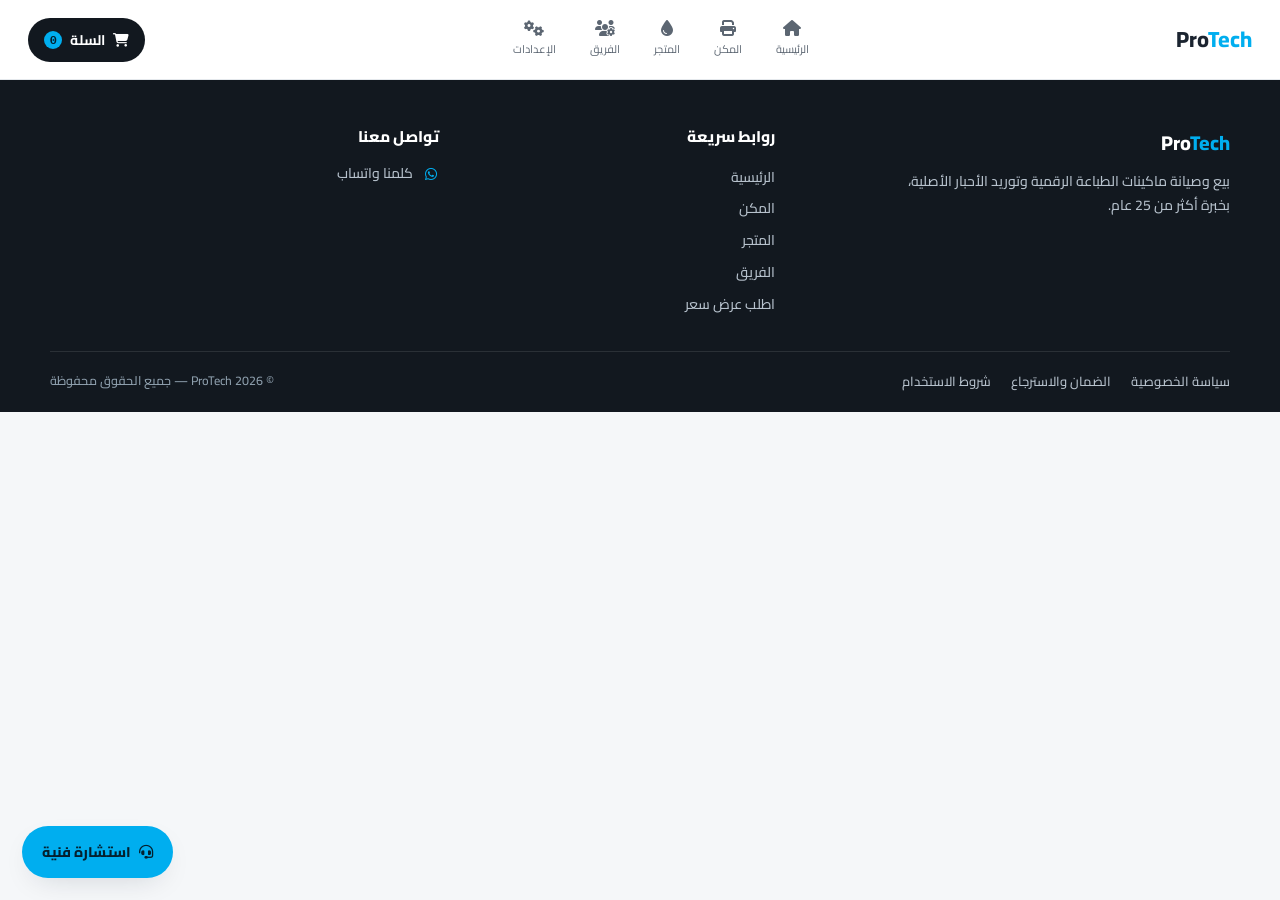
==== commit 1413952e: "Add files via upload" ====
--- a/index.html
+++ b/index.html
@@ -4,6 +4,21 @@
 <meta charset="UTF-8">
 <meta name="viewport" content="width=device-width, initial-scale=1.0, viewport-fit=cover">
 <title>ProTech | بيع وصيانة ماكينات الطباعة وتوريد الأحبار</title>
+<meta name="theme-color" content="#0E1B2B">
+<link rel="icon" type="image/svg+xml" href="favicon.svg">
+<link rel="icon" type="image/png" href="favicon.png">
+<link rel="apple-touch-icon" href="apple-touch-icon.png">
+<meta property="og:type" content="website">
+<meta property="og:locale" content="ar_EG">
+<meta property="og:site_name" content="ProTech">
+<meta property="og:title" content="ProTech | بيع وصيانة ماكينات الطباعة وتوريد الأحبار">
+<meta property="og:description" content="بيع وصيانة ماكينات الطباعة الرقمية وتوريد الأحبار الأصلية، بخبرة أكثر من 25 عام ودعم فني متواصل.">
+<meta property="og:image" content="https://hmztyadtarq-wq.github.io/2/og-image.png">
+<meta property="og:image:width" content="1200">
+<meta property="og:image:height" content="630">
+<meta name="twitter:card" content="summary_large_image">
+<meta name="twitter:image" content="https://hmztyadtarq-wq.github.io/2/og-image.png">
+<script type="application/ld+json">{"@context":"https://schema.org","@type":"LocalBusiness","name":"ProTech","description":"بيع وصيانة ماكينات الطباعة الرقمية وتوريد الأحبار الأصلية","image":"https://hmztyadtarq-wq.github.io/2/og-image.png","areaServed":"EG"}</script>
 <meta name="description" content="ProTech لبيع وصيانة ماكينات الطباعة الرقمية وتوريد الأحبار الأصلية، بخبرة أكثر من 25 عام ودعم فني على مدار الساعة.">
 
 <link rel="preconnect" href="https://fonts.googleapis.com">
@@ -83,6 +98,7 @@
                     <button onclick="closeMobilePanel(); openCartModal()"><i class="fa-solid fa-cart-shopping"></i> <span data-i18n="mp_cart">السلة</span> <span class="badge-mini" id="cart-count-mp">0</span></button>
                     <button onclick="closeMobilePanel(); openConsultationModal()"><i class="fa-brands fa-whatsapp"></i> <span data-i18n="mp_whatsapp">تواصل واتساب</span></button>
                     <button onclick="closeMobilePanel(); openMaintenanceModal()"><i class="fa-solid fa-screwdriver-wrench"></i> <span data-i18n="mp_maintenance">اطلب صيانة</span></button>
+                    <button onclick="closeMobilePanel(); openQuoteModal()"><i class="fa-solid fa-file-invoice-dollar"></i> <span>اطلب عرض سعر</span></button>
                 </div>
             </div>
         </div>
@@ -169,7 +185,7 @@
             <h2>أحدث المنتجات</h2>
         </div>
         <div class="inks-grid home-products" id="featuredItems"></div>
-        <div class="center-cta"><a href="#/store" class="btn btn-outline-dark">عرض كل المنتجات <i class="fa-solid fa-arrow-left"></i></a></div>
+        <div class="center-cta"><a href="#/store" class="btn btn-outline-dark">عرض كل المنتجات <i class="fa-solid fa-arrow-left"></i></a> <button type="button" class="btn btn-primary" onclick="openQuoteModal()"><i class="fa-solid fa-file-invoice-dollar"></i> اطلب عرض سعر</button></div>
     </section>
 
     <!-- 6) الخدمات -->
@@ -222,9 +238,22 @@
         </div>
         <div class="steps-grid reveal">
             <div class="step-card"><span class="step-num">1</span><h3>اختار أو اسأل</h3><p>تصفح المتجر أو كلمنا واتساب وقولنا محتاج إيه.</p></div>
-            <div class="step-card"><span class="step-num">2</span><h3>نأكد التفاصيل</h3><p>بنرد عليك بالسعر والمتاح وطريقة الدفع المناسبة.</p></div>
+            <div class="step-card"><span class="step-num">2</span><h3>نأكد التفاصيل</h3><p>بنرد عليك بالتفاصيل والمتاح وطريقة الدفع المناسبة.</p></div>
             <div class="step-card"><span class="step-num">3</span><h3>توصيل وتركيب</h3><p>بيوصلك الطلب، والماكينات بنركبها ونشغلها في مكانك.</p></div>
             <div class="step-card"><span class="step-num">4</span><h3>متابعة وضمان</h3><p>بنفضل معاك بعد التسليم بدعم وصيانة وقطع غيار.</p></div>
+        </div>
+    </section>
+
+    <!-- 8.5) معرض الأعمال: صور وفيديوهات (من الأدمن — بيتخفي لو فاضي) -->
+    <section class="section section-tight" id="worksSection" style="display:none">
+        <div class="section-head reveal">
+            <span class="eyebrow">شغلنا</span>
+            <h2>من أعمالنا</h2>
+        </div>
+        <div class="works-wrap">
+            <button class="works-arrow works-prev" type="button" aria-label="السابق" onclick="scrollWorks(1)"><i class="fa-solid fa-chevron-right"></i></button>
+            <div class="works-track" id="worksTrack"></div>
+            <button class="works-arrow works-next" type="button" aria-label="التالي" onclick="scrollWorks(-1)"><i class="fa-solid fa-chevron-left"></i></button>
         </div>
     </section>
 
@@ -250,6 +279,18 @@
             <div class="faq-item"><button class="faq-q">هل فيه ضمان على الماكينات والقطع؟ <i class="fa-solid fa-chevron-down"></i></button><div class="faq-a"><p>أيوه، كل الماكينات والقطع اللي بنوردها ليها ضمان، ومدته بتختلف حسب نوع الماكينة والقطعة.</p></div></div>
             <div class="faq-item"><button class="faq-q">الأحبار عندكم أصلية ولا متوافقة؟ <i class="fa-solid fa-chevron-down"></i></button><div class="faq-a"><p>بنوفر النوعين — أحبار أصلية Original، وأحبار متوافقة عالية الجودة لمن يفضل توفير التكلفة.</p></div></div>
             <div class="faq-item"><button class="faq-q">بتوصلوا فين؟ <i class="fa-solid fa-chevron-down"></i></button><div class="faq-a"><p>بنخدم القاهرة الكبرى ومعظم المحافظات، وبنتفق على تفاصيل التوصيل والصيانة حسب موقعك.</p></div></div>
+        </div>
+    </section>
+
+    <!-- 10.5) موقعنا وبيانات التواصل (بتظهر لو الأدمن كتب العنوان) -->
+    <section class="section section-tight" id="locationSection" style="display:none">
+        <div class="section-head reveal">
+            <span class="eyebrow">تعالى زورنا</span>
+            <h2>موقعنا وبيانات التواصل</h2>
+        </div>
+        <div class="location-grid reveal">
+            <div class="location-info" id="locationInfo"></div>
+            <div class="location-map" id="locationMap"></div>
         </div>
     </section>
 
@@ -261,7 +302,8 @@
                 <p>كلمنا دلوقتي وهنساعدك تختار الأنسب لشغلك.</p>
             </div>
             <div class="cta-actions">
-                <a class="btn btn-primary" href="https://wa.me/201000000000" target="_blank" data-wa="phone1"><i class="fa-brands fa-whatsapp"></i> كلمنا واتساب</a>
+                <button class="btn btn-primary" type="button" onclick="openQuoteModal()"><i class="fa-solid fa-file-invoice-dollar"></i> اطلب عرض سعر</button>
+                <a class="btn btn-ghost" href="https://wa.me/201000000000" target="_blank" data-wa="phone1"><i class="fa-brands fa-whatsapp"></i> كلمنا واتساب</a>
                 <button class="btn btn-ghost" type="button" onclick="openConsultationModal()"><i class="fa-solid fa-headset"></i> استشارة فنية</button>
                 <button class="btn btn-ghost" type="button" onclick="openMaintenanceModal()"><i class="fa-solid fa-screwdriver-wrench"></i> اطلب صيانة</button>
             </div>
@@ -404,15 +446,34 @@
 
 <!-- فوتر -->
 <footer class="site-footer">
-    <div class="footer-top">
-        <div class="footer-brand">Pro<span>Tech</span></div>
-        <div class="footer-social" id="footerSocial">
-            <a href="https://wa.me/201000000000" target="_blank" data-wa="phone1"><i class="fa-brands fa-whatsapp"></i></a>
-            <a href="mailto:info@protech.com"><i class="fa-solid fa-envelope"></i></a>
-            <a href="https://facebook.com" target="_blank"><i class="fa-brands fa-facebook-f"></i></a>
-        </div>
-    </div>
-    <p class="footer-copy">© 2026 ProTech — جميع الحقوق محفوظة</p>
+    <div class="footer-grid">
+        <div class="footer-col">
+            <div class="footer-brand">Pro<span>Tech</span></div>
+            <p class="footer-about">بيع وصيانة ماكينات الطباعة الرقمية وتوريد الأحبار الأصلية، بخبرة أكثر من 25 عام.</p>
+            <div class="footer-social" id="footerSocial"></div>
+        </div>
+        <div class="footer-col">
+            <h4>روابط سريعة</h4>
+            <a href="#/home">الرئيسية</a>
+            <a href="#/machines">المكن</a>
+            <a href="#/store">المتجر</a>
+            <a href="#/team">الفريق</a>
+            <a onclick="openQuoteModal()" style="cursor:pointer">اطلب عرض سعر</a>
+        </div>
+        <div class="footer-col">
+            <h4>تواصل معنا</h4>
+            <ul class="footer-contact" id="footerContact"><li><i class="fa-brands fa-whatsapp"></i> <a href="https://wa.me/201000000000" target="_blank" data-wa="phone1">كلمنا واتساب</a></li></ul>
+            <a id="footerMapBtn" class="footer-map-btn" target="_blank" rel="noopener" style="display:none"><i class="fa-solid fa-location-dot"></i> افتح على الخريطة</a>
+        </div>
+    </div>
+    <div class="footer-bottom">
+        <div class="footer-legal">
+            <a onclick="openLegal('privacy')">سياسة الخصوصية</a>
+            <a onclick="openLegal('warranty')">الضمان والاسترجاع</a>
+            <a onclick="openLegal('terms')">شروط الاستخدام</a>
+        </div>
+        <p class="footer-copy">© 2026 ProTech — جميع الحقوق محفوظة</p>
+    </div>
 </footer>
 
 <!-- زر الاستشارة الدائم -->
@@ -447,6 +508,31 @@
     </div>
 </div>
 
+<!-- نافذة طلب عرض سعر -->
+<div id="quoteModal" class="modal-overlay">
+    <div class="modal-box">
+        <button class="modal-close" onclick="closeQuoteModal()">&times;</button>
+        <h3><i class="fa-solid fa-file-invoice-dollar"></i> اطلب عرض سعر</h3>
+        <p>اكتب بياناتك والمنتج اللي محتاجه وهنرد عليك بالسعر على واتساب.</p>
+        <form id="quoteForm" onsubmit="return sendQuoteRequest(event)">
+            <label>اسمك<input type="text" name="customerName" placeholder="الاسم بالكامل" required></label>
+            <label>رقم التليفون<input type="tel" name="phone" placeholder="01xxxxxxxxx" required></label>
+            <label>المنتج أو الماكينة المطلوبة<input type="text" name="product" placeholder="مثال: ماكينة UV أو حبر إيكو" required></label>
+            <label>ملاحظات (اختياري)<textarea name="notes" rows="2" placeholder="الكمية، المقاس، أي تفاصيل تانية"></textarea></label>
+            <button type="submit" class="btn btn-primary" style="width:100%;justify-content:center"><i class="fa-brands fa-whatsapp"></i> إرسال الطلب عبر واتساب</button>
+        </form>
+    </div>
+</div>
+
+<!-- نافذة الصفحات القانونية -->
+<div id="legalModal" class="modal-overlay" onclick="if(event.target===this) closeLegal()">
+    <div class="modal-box legal-box">
+        <button class="modal-close" onclick="closeLegal()">&times;</button>
+        <h3 id="legalTitle"></h3>
+        <div id="legalBody" class="legal-body"></div>
+    </div>
+</div>
+
 <!-- نافذة السلة -->
 <div id="cartModal" class="modal-overlay">
     <div class="modal-box">
--- a/style.css
+++ b/style.css
@@ -849,3 +849,66 @@
   .cta-actions .btn{ flex:1 1 100%; justify-content:center; }
   .hero-slide-controls{ bottom:58px; }
 }
+
+/* فيديو داخل البانر + عرض منتجين بس في الرئيسية */
+.hero-slide video{ width:100%; height:100%; object-fit:cover; display:block; }
+.home-products{ grid-template-columns:repeat(2, minmax(0, 300px)); justify-content:center; }
+@media (max-width:520px){ .home-products{ gap:12px; } }
+
+/* =========================================================
+   فوتر جديد + موقعنا + معرض الأعمال + نافذة قانونية
+   ========================================================= */
+.site-footer{ text-align:right; padding:46px 28px 20px; }
+.footer-grid{ max-width:1180px; margin-inline:auto; display:grid; grid-template-columns:1.4fr 1fr 1.3fr; gap:36px; }
+.footer-col h4{ color:#fff; font-size:15.5px; margin-bottom:14px; }
+.footer-col > a{ display:block; color:#B7C2CD; font-size:14px; padding:4px 0; transition:.2s; }
+.footer-col > a:hover{ color:var(--cyan); }
+.footer-about{ color:#B7C2CD; font-size:14px; margin:10px 0 16px; max-width:340px; }
+.footer-contact{ list-style:none; display:flex; flex-direction:column; gap:10px; }
+.footer-contact li{ display:flex; gap:10px; align-items:flex-start; color:#B7C2CD; font-size:14px; }
+.footer-contact li i{ color:var(--cyan); margin-top:5px; width:16px; text-align:center; }
+.footer-contact a:hover{ color:var(--cyan); }
+.footer-map-btn{ margin-top:14px; display:inline-flex; align-items:center; gap:8px; background:rgba(255,255,255,.08); color:#fff !important; padding:8px 16px; border-radius:999px; font-size:13px; font-weight:700; }
+.footer-map-btn:hover{ background:var(--cyan); color:#04202e !important; }
+.footer-bottom{ max-width:1180px; margin:30px auto 0; padding-top:18px; border-top:1px solid rgba(255,255,255,.1); display:flex; justify-content:space-between; align-items:center; gap:12px; flex-wrap:wrap; }
+.footer-legal{ display:flex; gap:20px; flex-wrap:wrap; }
+.footer-legal a{ color:#B7C2CD; font-size:13px; cursor:pointer; }
+.footer-legal a:hover{ color:var(--cyan); }
+.footer-bottom .footer-copy{ margin:0; }
+
+.location-grid{ display:grid; grid-template-columns:1fr 1.4fr; gap:22px; align-items:stretch; }
+.location-info{ background:var(--paper-2); border:1px solid var(--line); border-radius:var(--radius); padding:24px; box-shadow:var(--shadow-sm); display:flex; flex-direction:column; gap:16px; justify-content:center; }
+.loc-row{ display:flex; gap:14px; align-items:flex-start; }
+.loc-row > i{ width:40px; height:40px; border-radius:12px; background:rgba(0,174,239,.1); color:var(--cyan); display:flex; align-items:center; justify-content:center; flex-shrink:0; }
+.loc-row small{ display:block; color:var(--muted); font-size:12px; font-weight:600; }
+.loc-row a{ color:var(--charcoal); font-weight:700; }
+.location-map{ border-radius:var(--radius); overflow:hidden; border:1px solid var(--line); min-height:300px; box-shadow:var(--shadow-sm); }
+.location-map iframe{ width:100%; height:100%; min-height:300px; border:0; display:block; }
+
+.works-wrap{ position:relative; }
+.works-track{ display:flex; gap:16px; overflow-x:auto; scroll-snap-type:x mandatory; padding:4px 2px 14px; scrollbar-width:thin; }
+.work-card{ flex:0 0 300px; scroll-snap-align:start; background:var(--paper-2); border:1px solid var(--line); border-radius:var(--radius); overflow:hidden; box-shadow:var(--shadow-sm); }
+.work-card img, .work-card video{ width:100%; height:210px; object-fit:cover; display:block; background:#0b1622; cursor:zoom-in; }
+.work-card video{ cursor:auto; }
+.work-card figcaption{ padding:10px 14px; font-size:13.5px; font-weight:600; }
+.works-arrow{ position:absolute; top:42%; z-index:3; width:40px; height:40px; border-radius:50%; border:none; background:var(--paper-2); color:var(--charcoal); box-shadow:var(--shadow); display:flex; align-items:center; justify-content:center; }
+.works-arrow:hover{ background:var(--cyan); color:#04202e; }
+.works-prev{ right:-8px; } .works-next{ left:-8px; }
+@media (hover:none){ .works-arrow{ display:none; } }
+
+.legal-box{ max-width:640px; max-height:86vh; overflow-y:auto; text-align:right; }
+.legal-body h4{ font-size:15.5px; margin:16px 0 4px; color:var(--cyan); }
+.legal-body p{ font-size:14px; color:var(--muted); line-height:1.9; }
+
+@media (max-width:900px){
+  .footer-grid{ grid-template-columns:1fr 1fr; }
+  .footer-grid .footer-col:first-child{ grid-column:1 / -1; }
+  .location-grid{ grid-template-columns:1fr; }
+}
+@media (max-width:560px){
+  .footer-grid{ grid-template-columns:1fr; gap:24px; }
+  .footer-bottom{ flex-direction:column; text-align:center; }
+  .footer-legal{ justify-content:center; }
+  .work-card{ flex-basis:78%; }
+  .work-card img, .work-card video{ height:190px; }
+}
